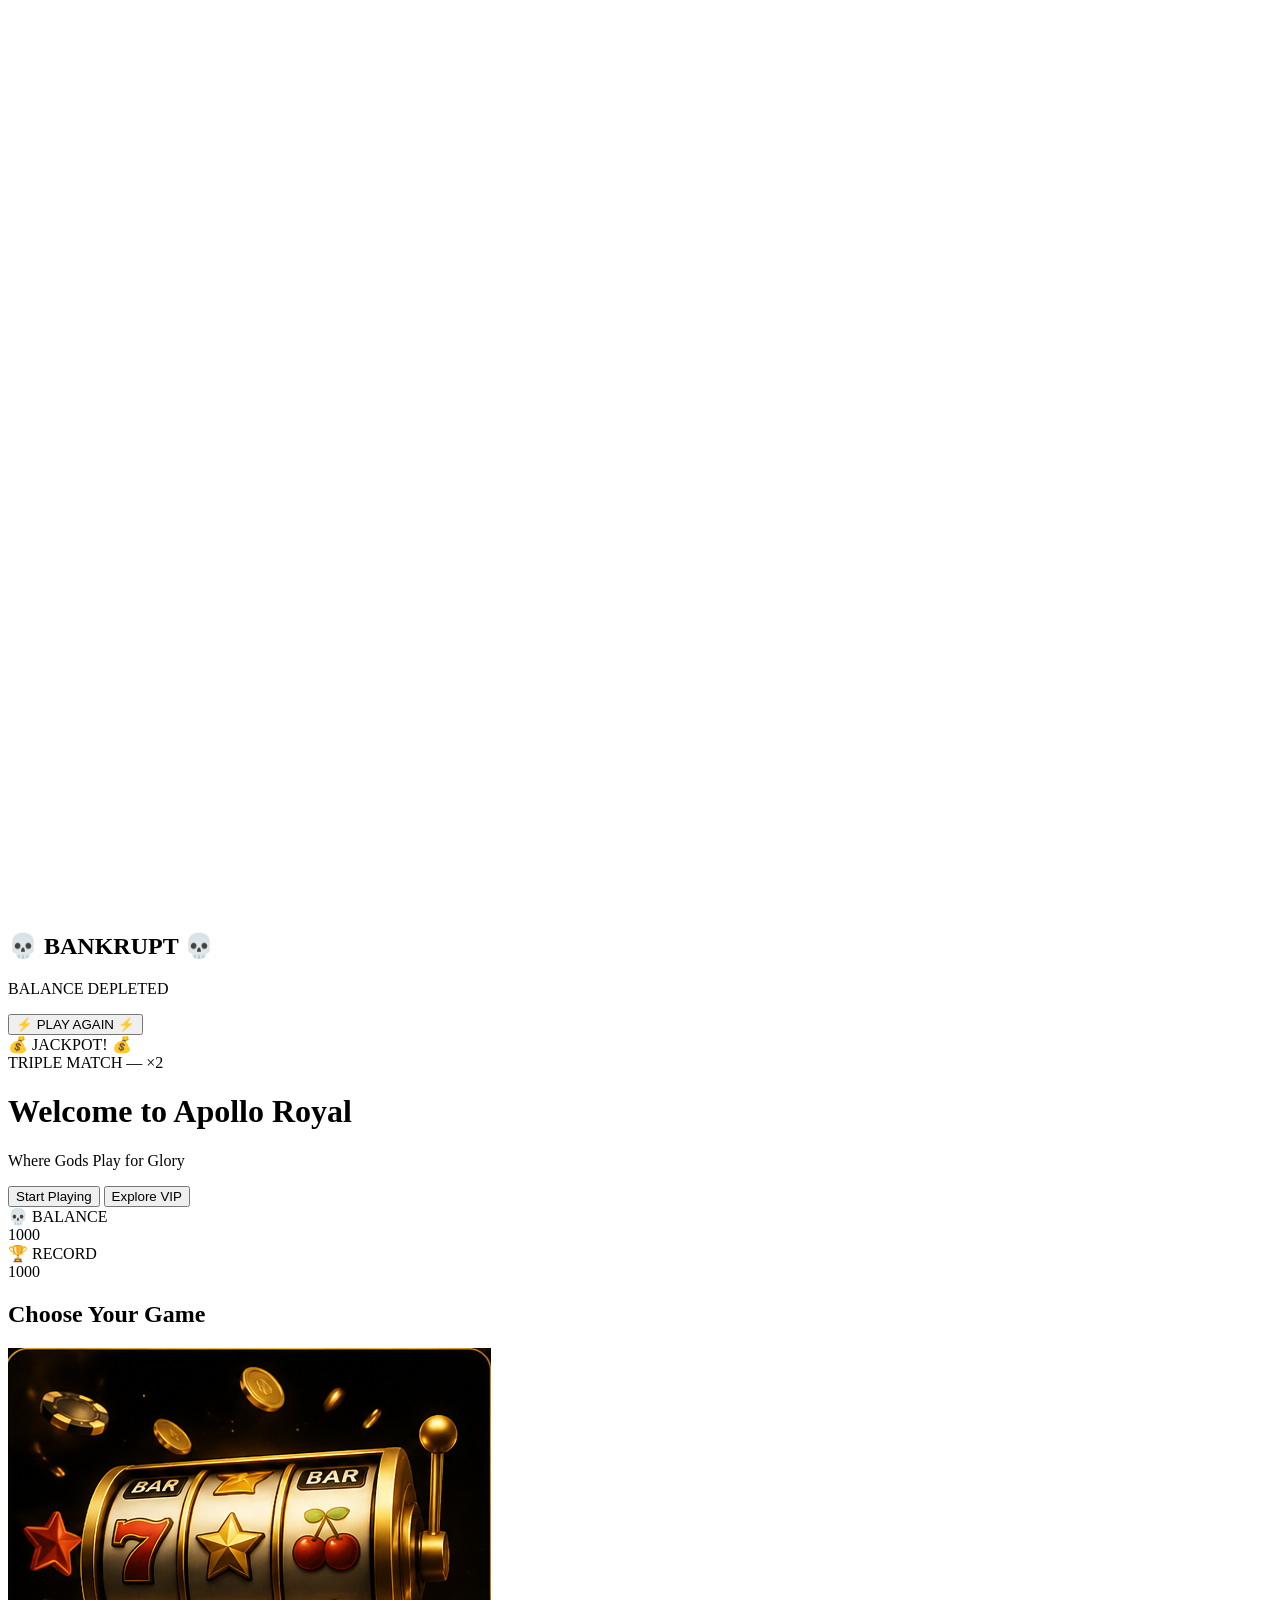
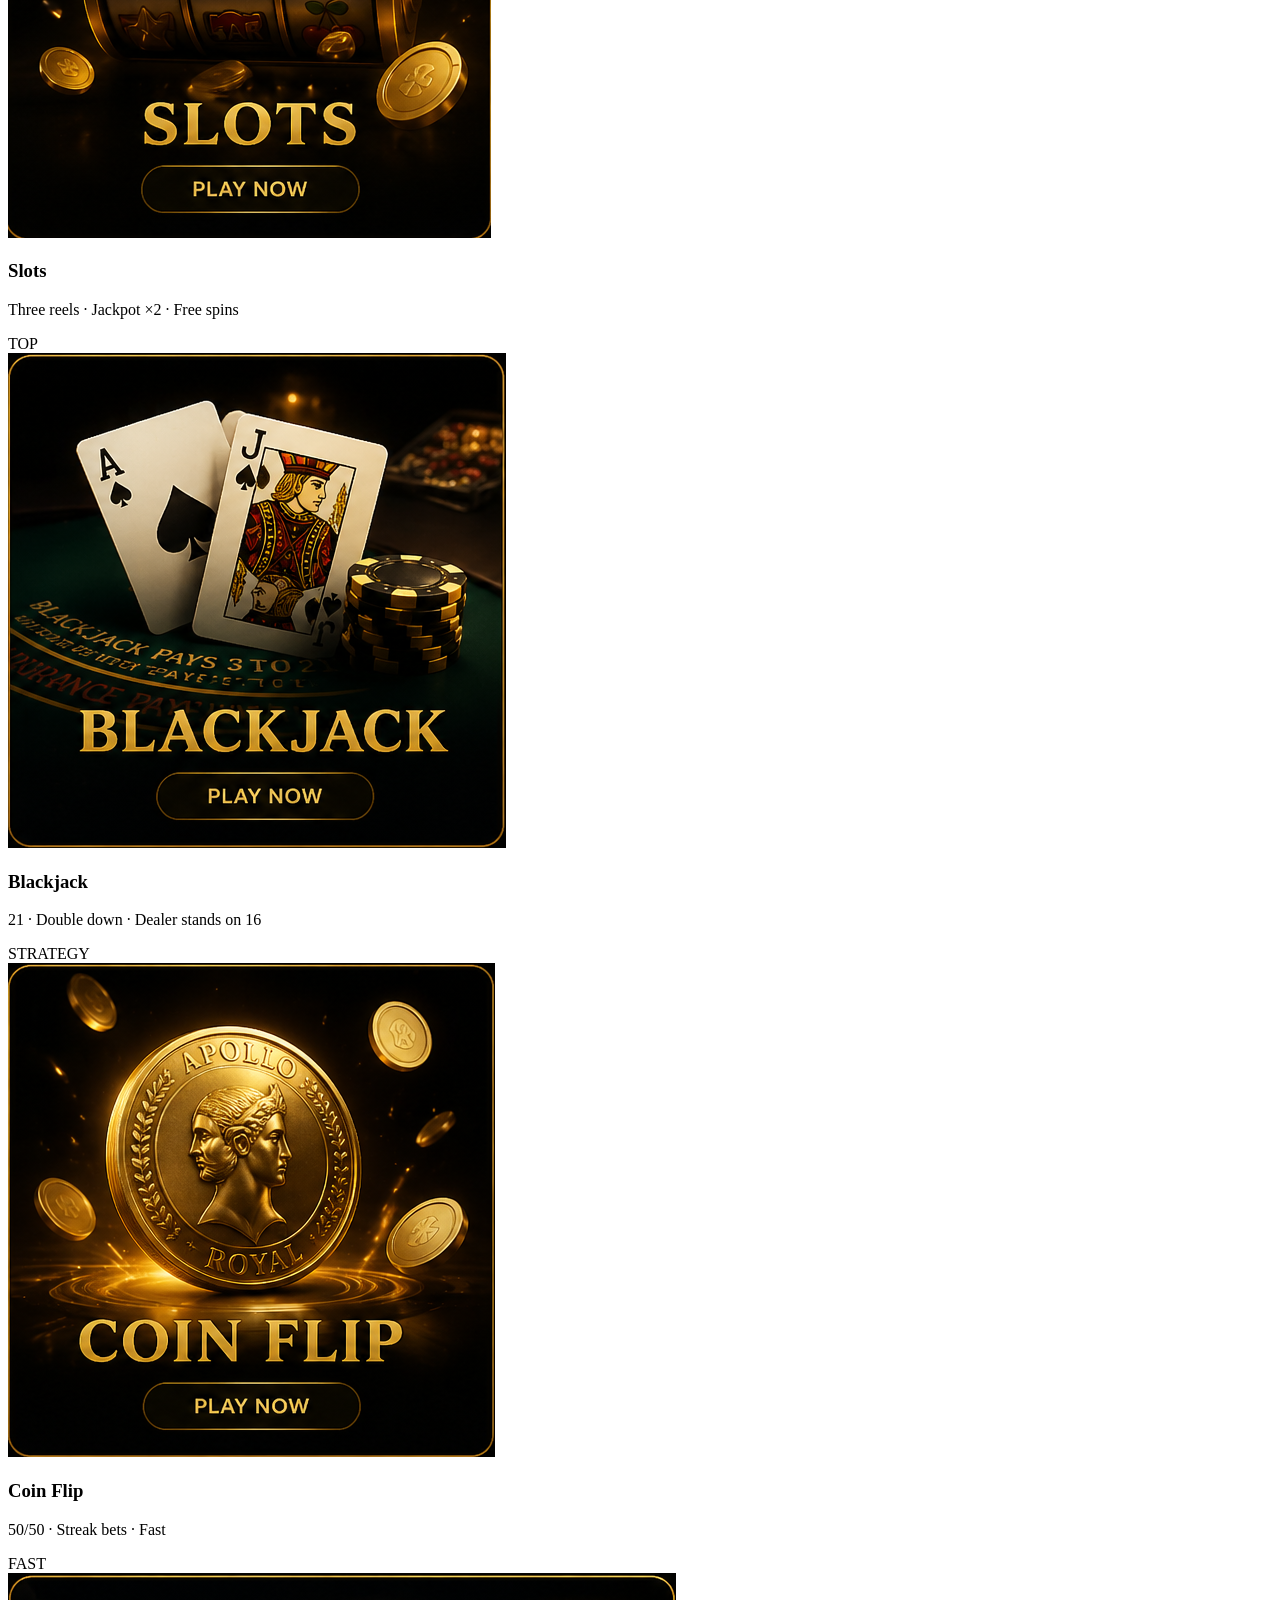
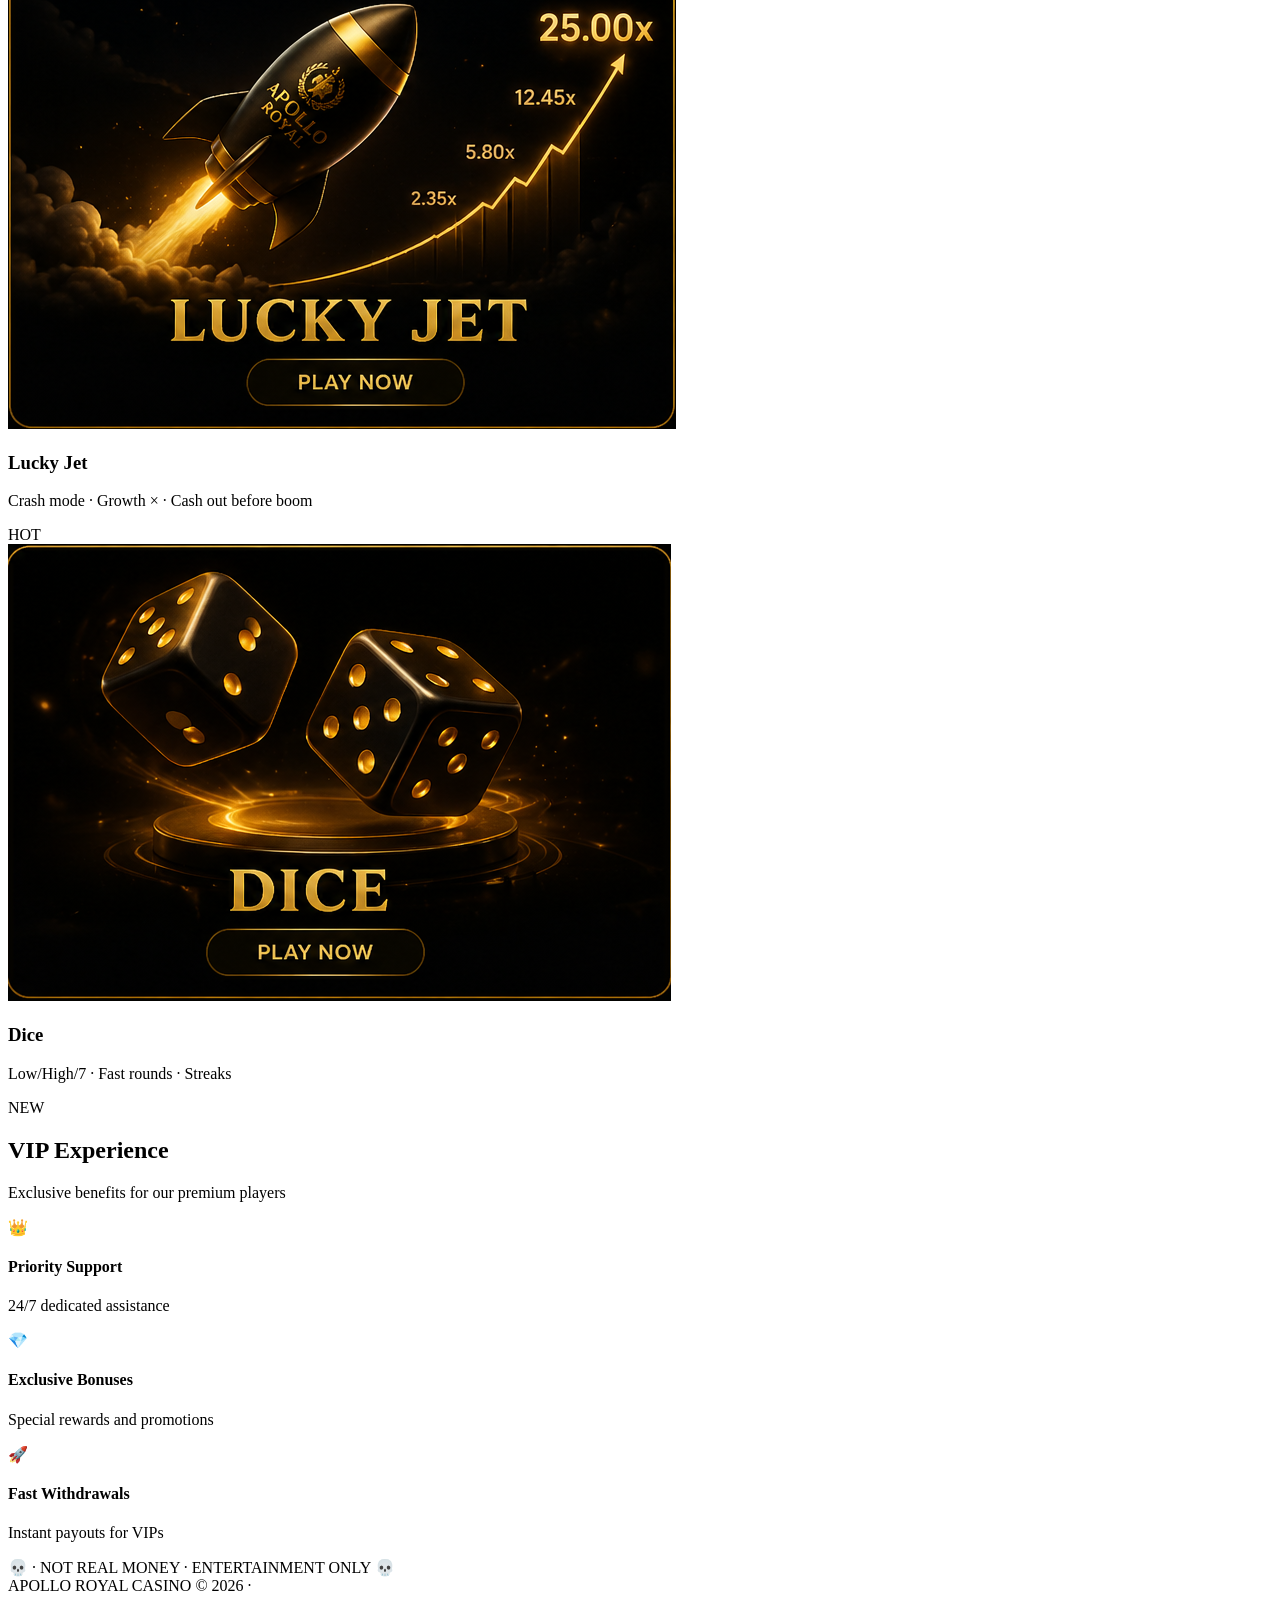
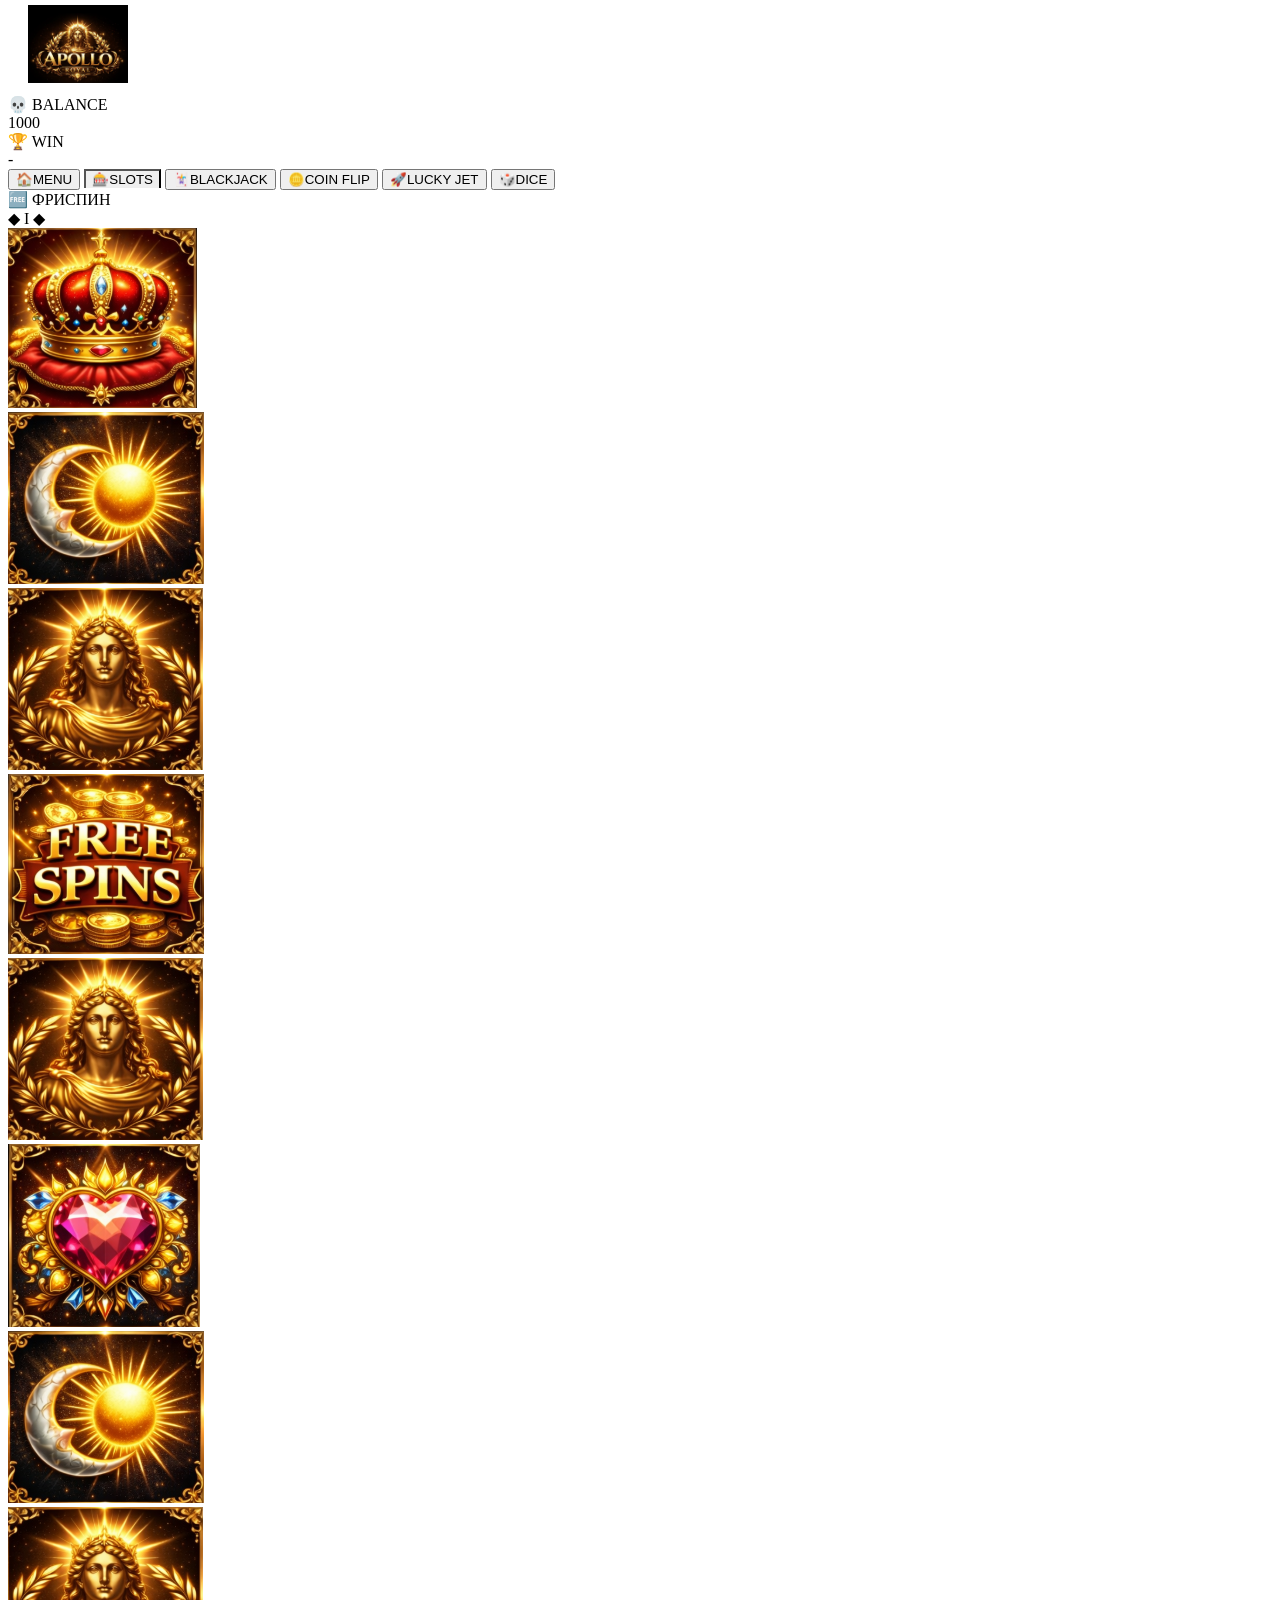
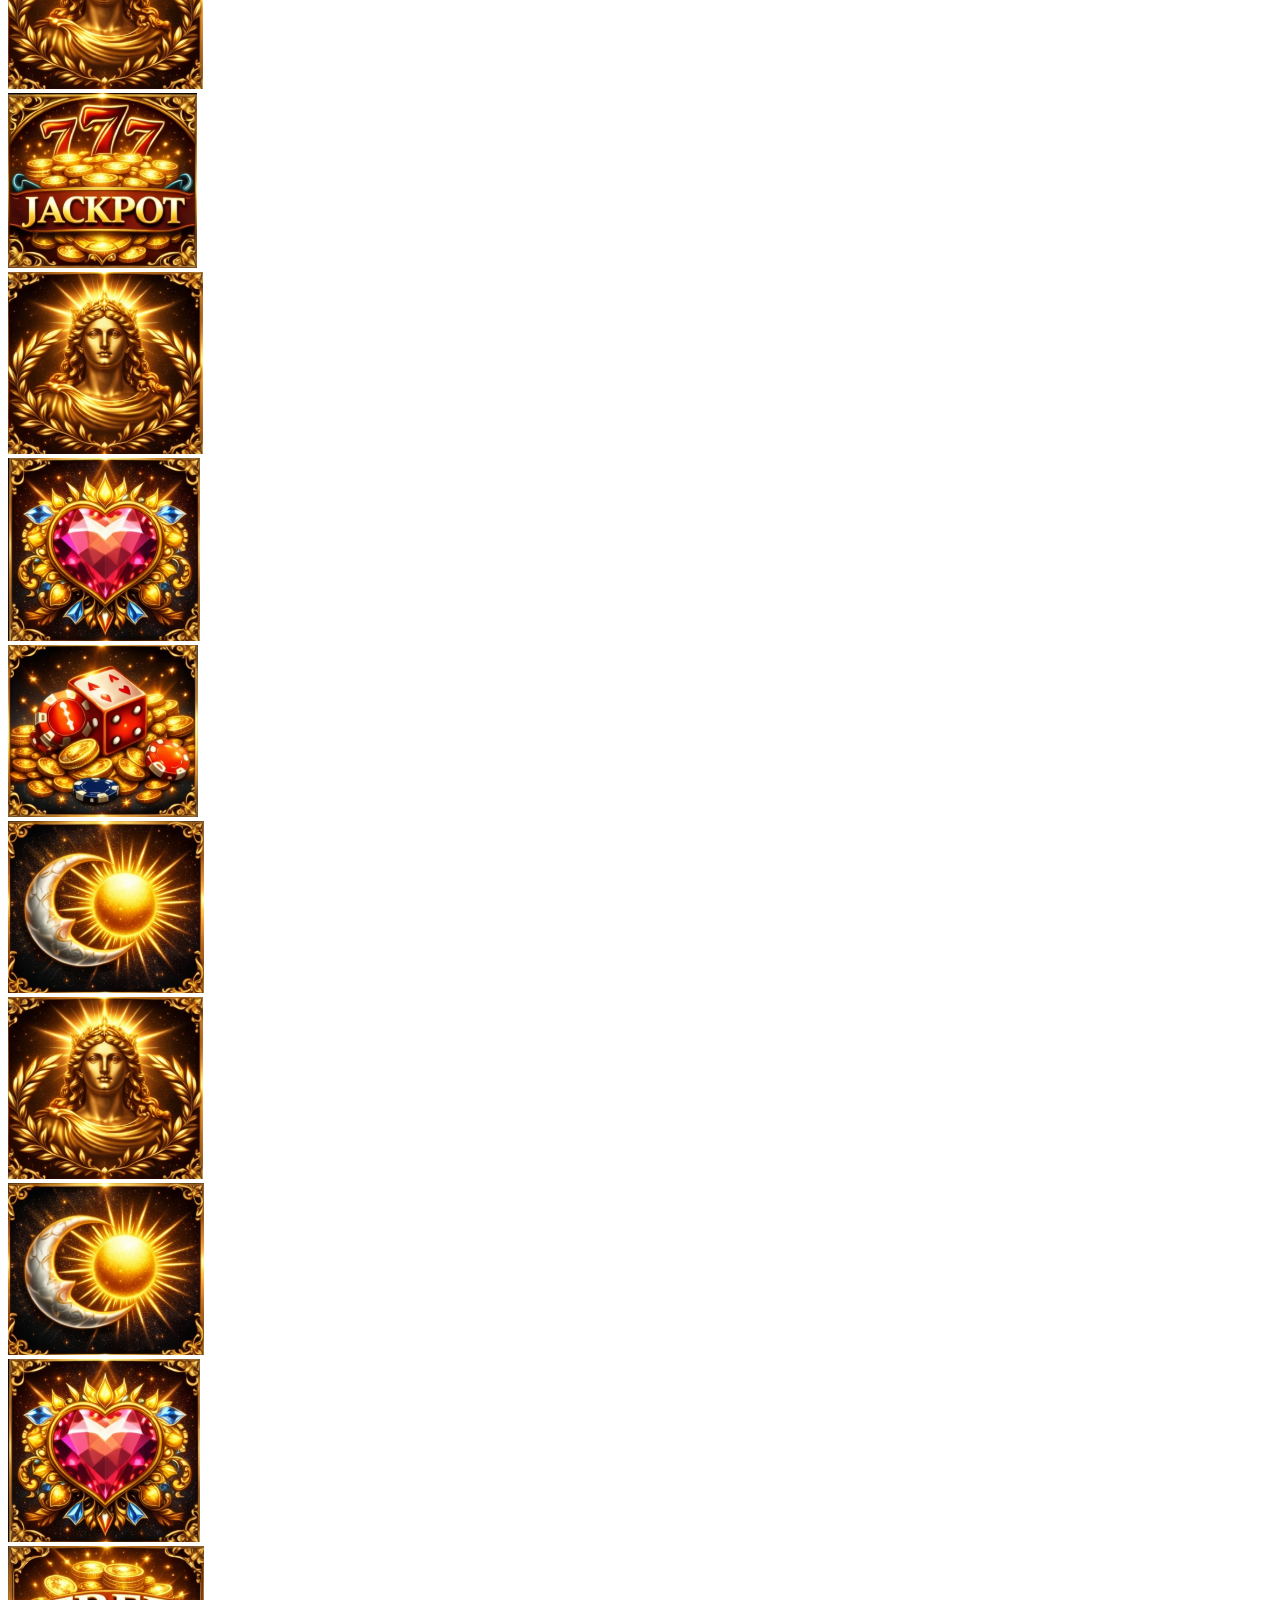
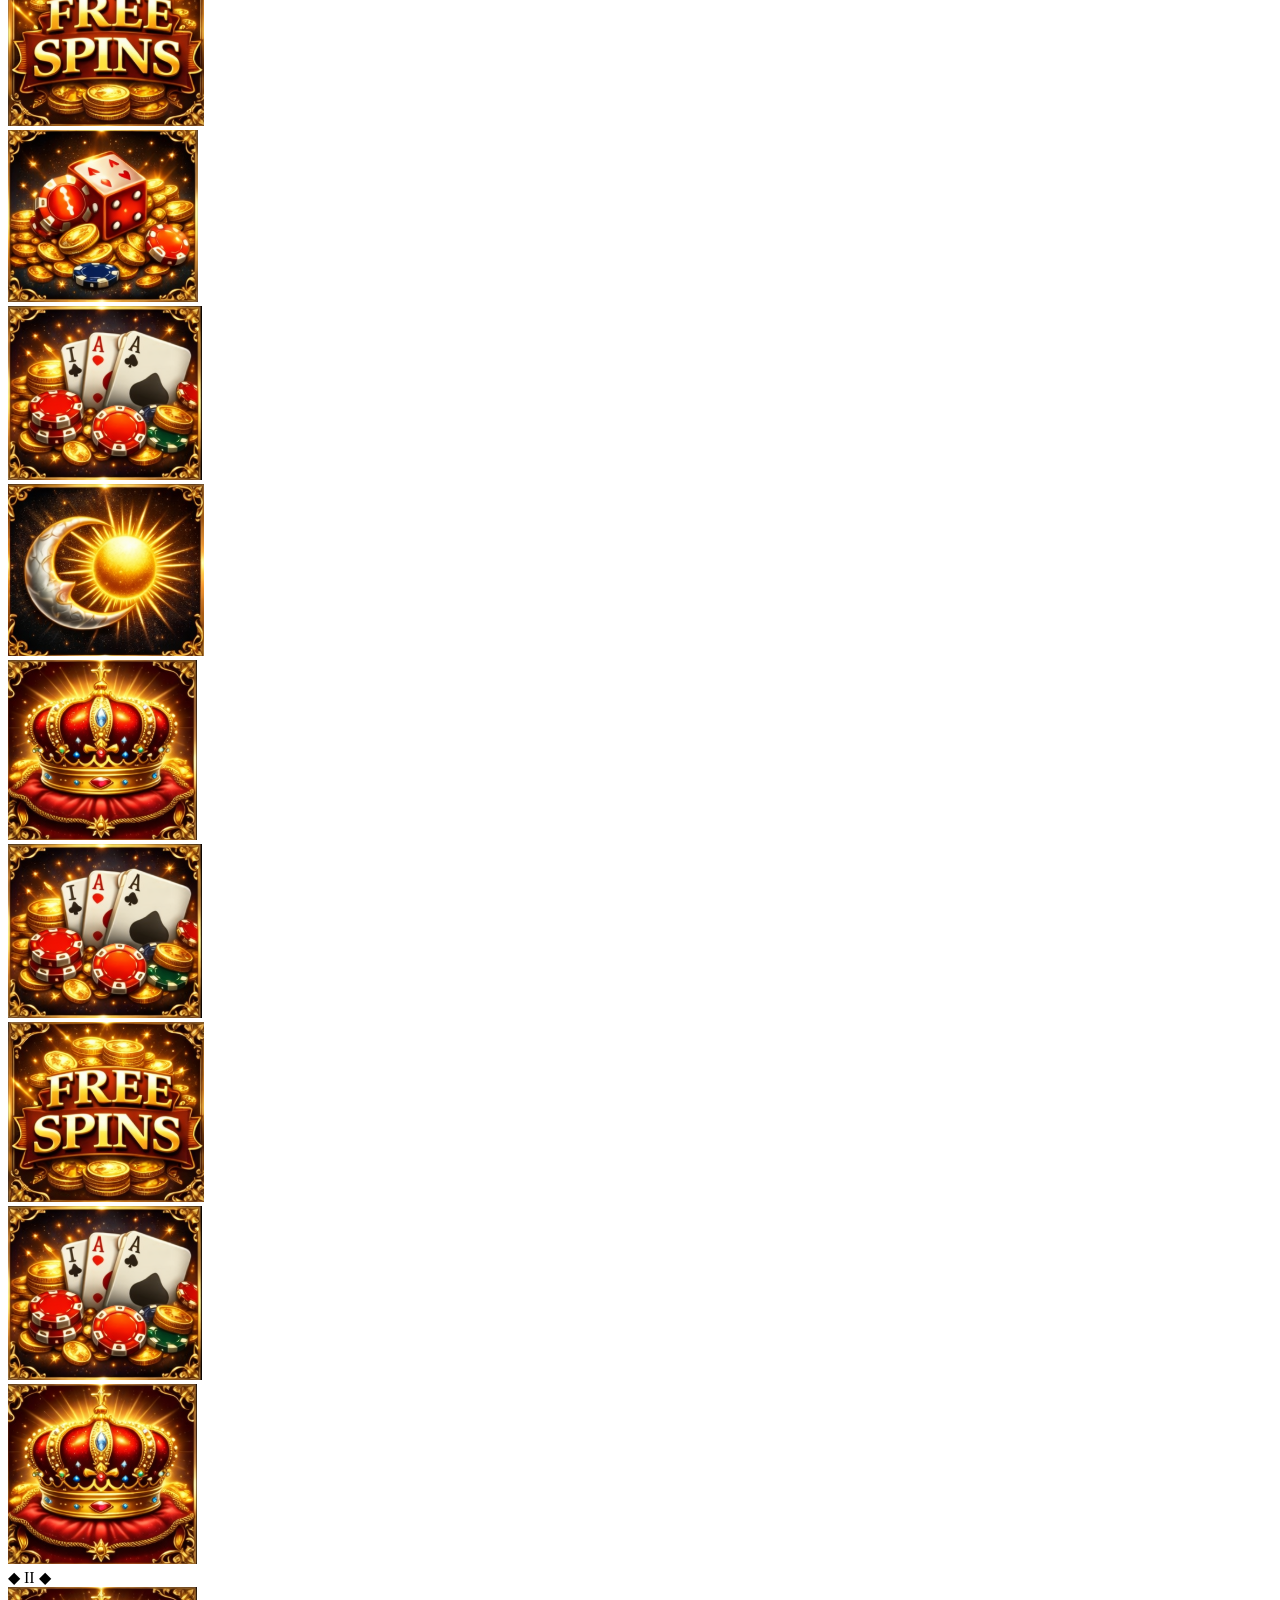
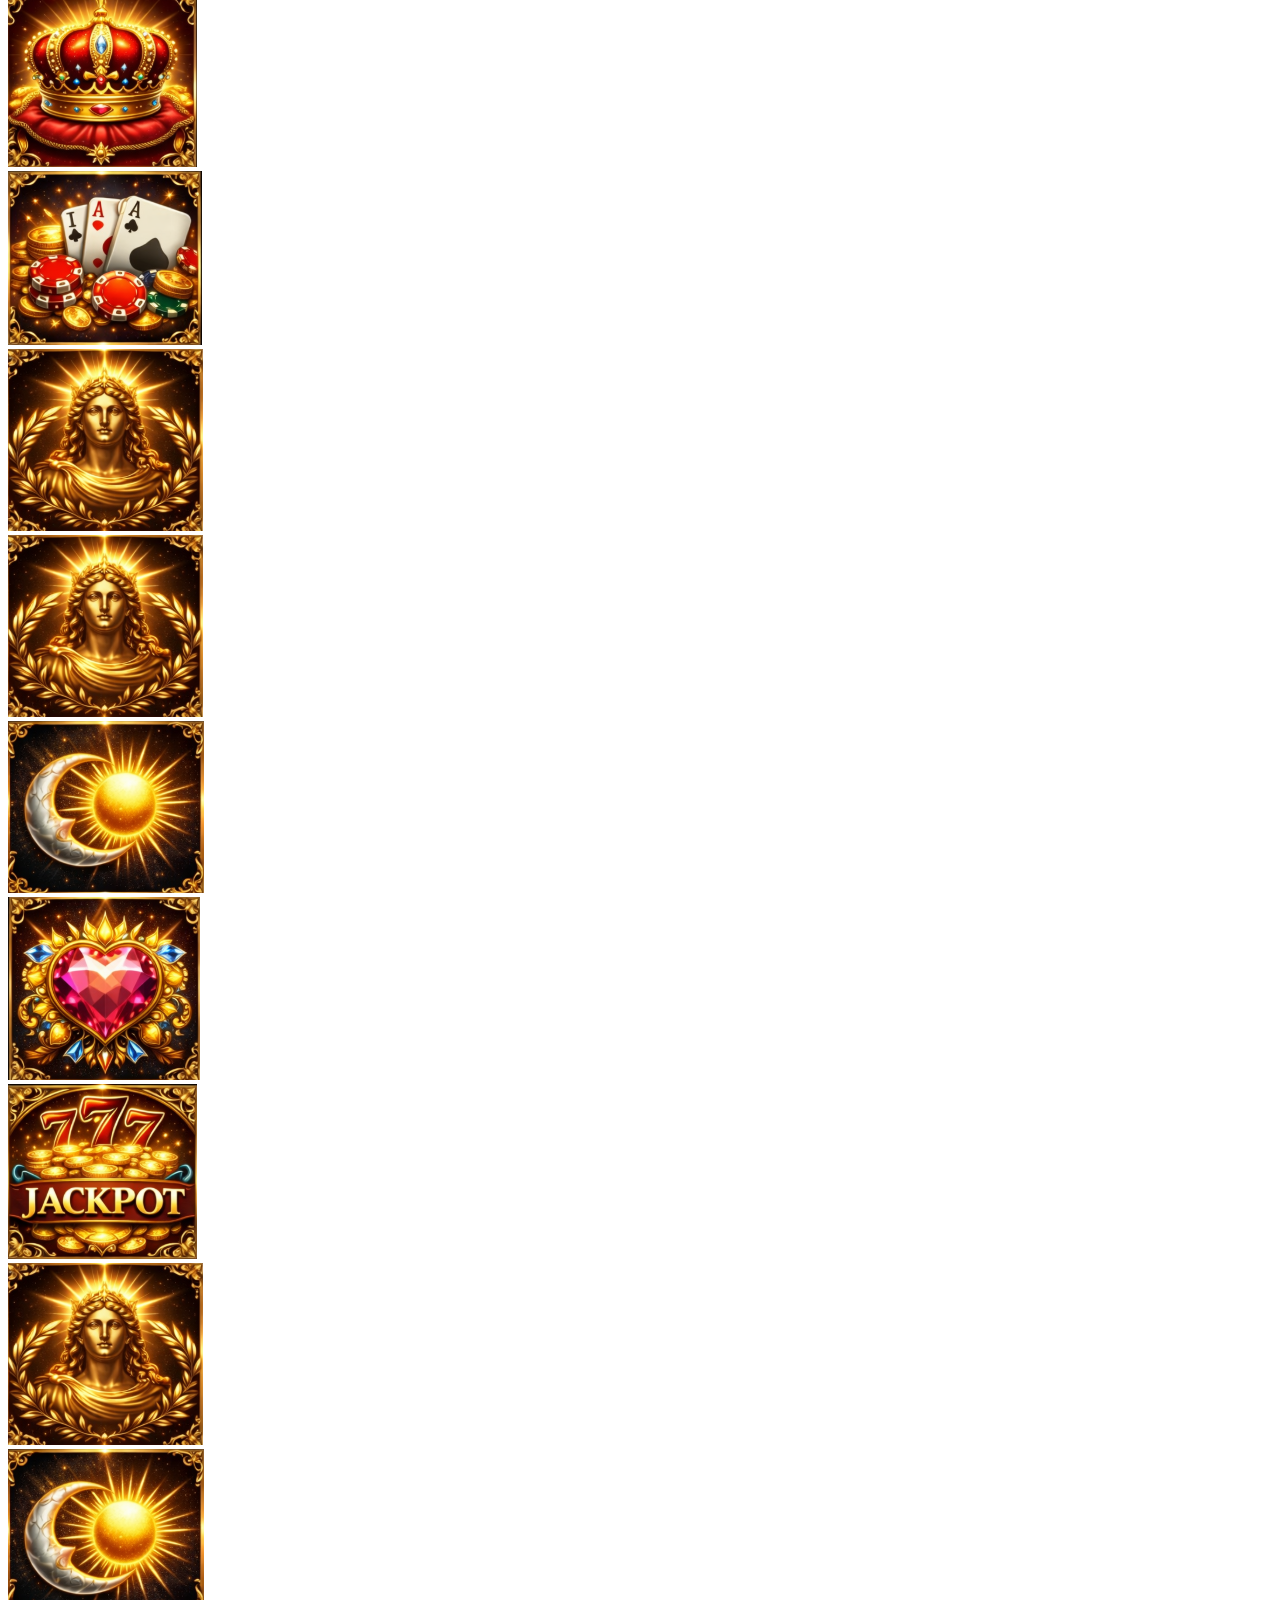
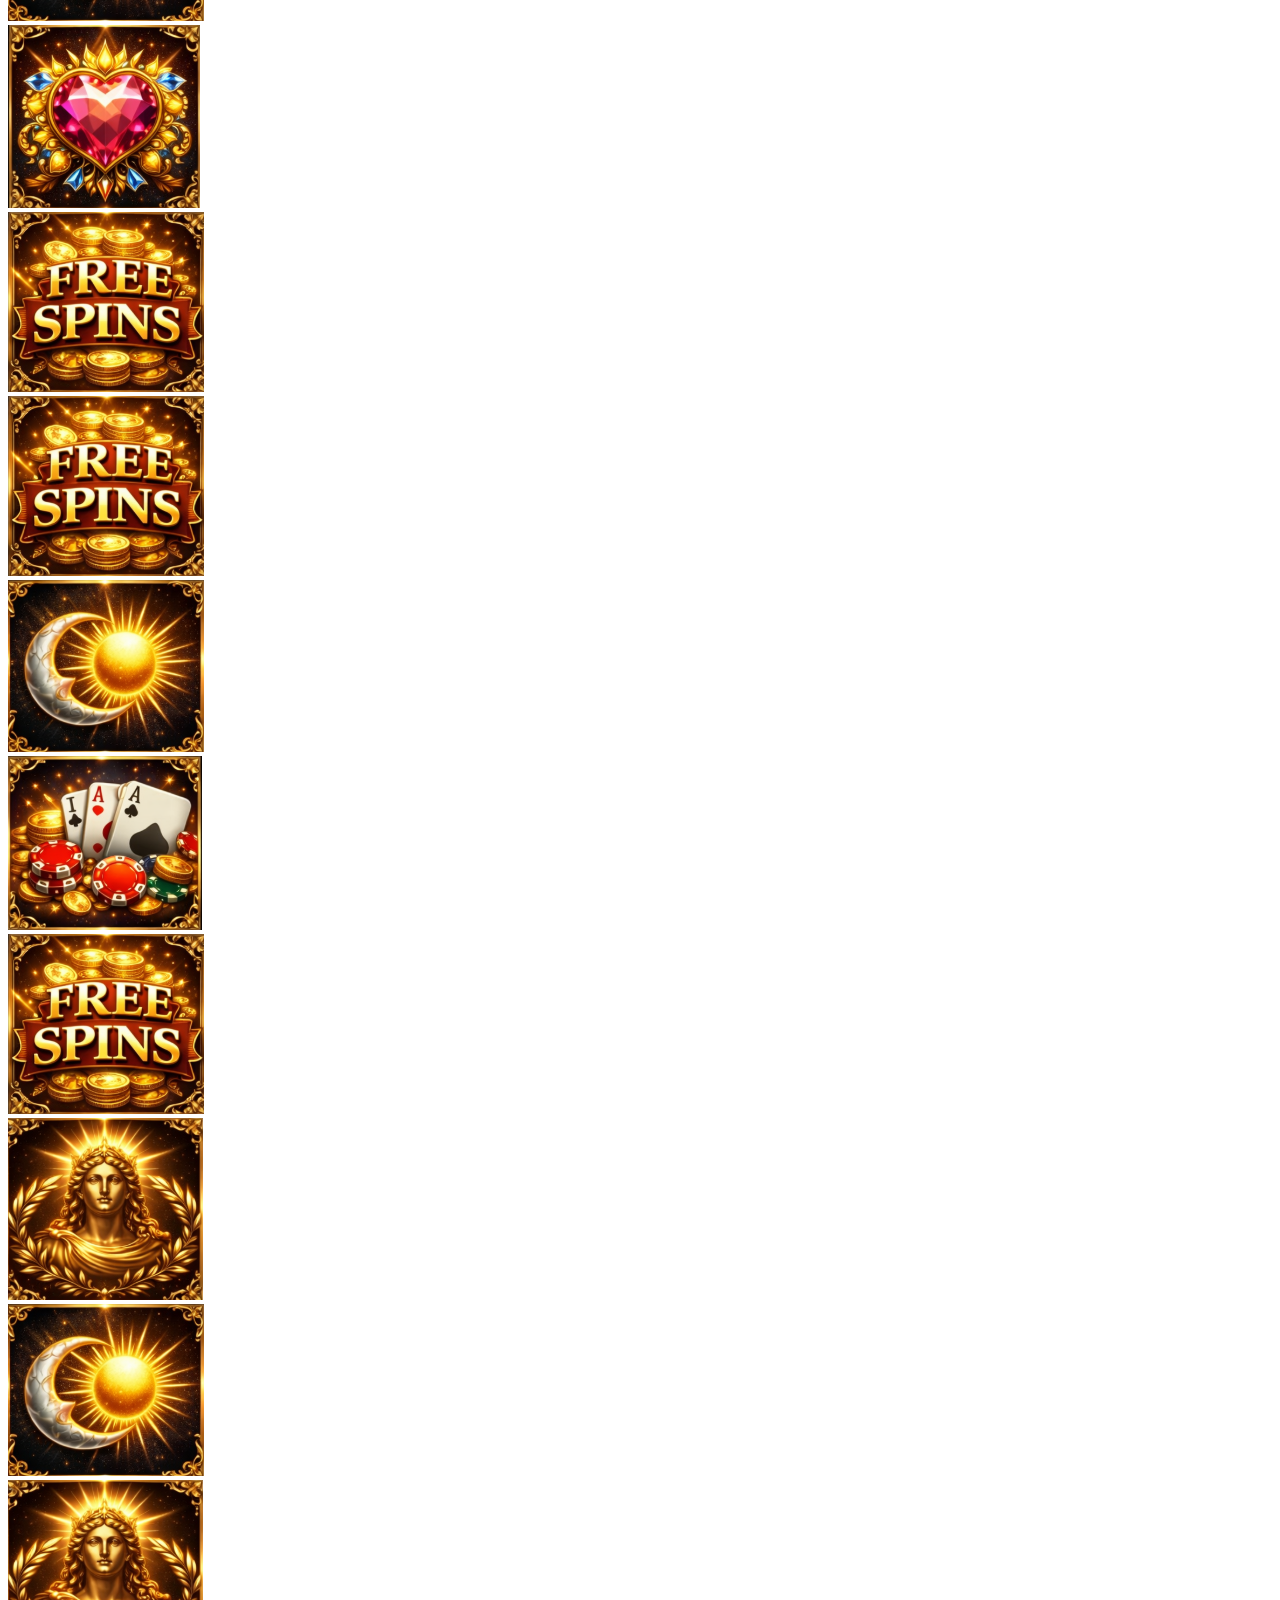
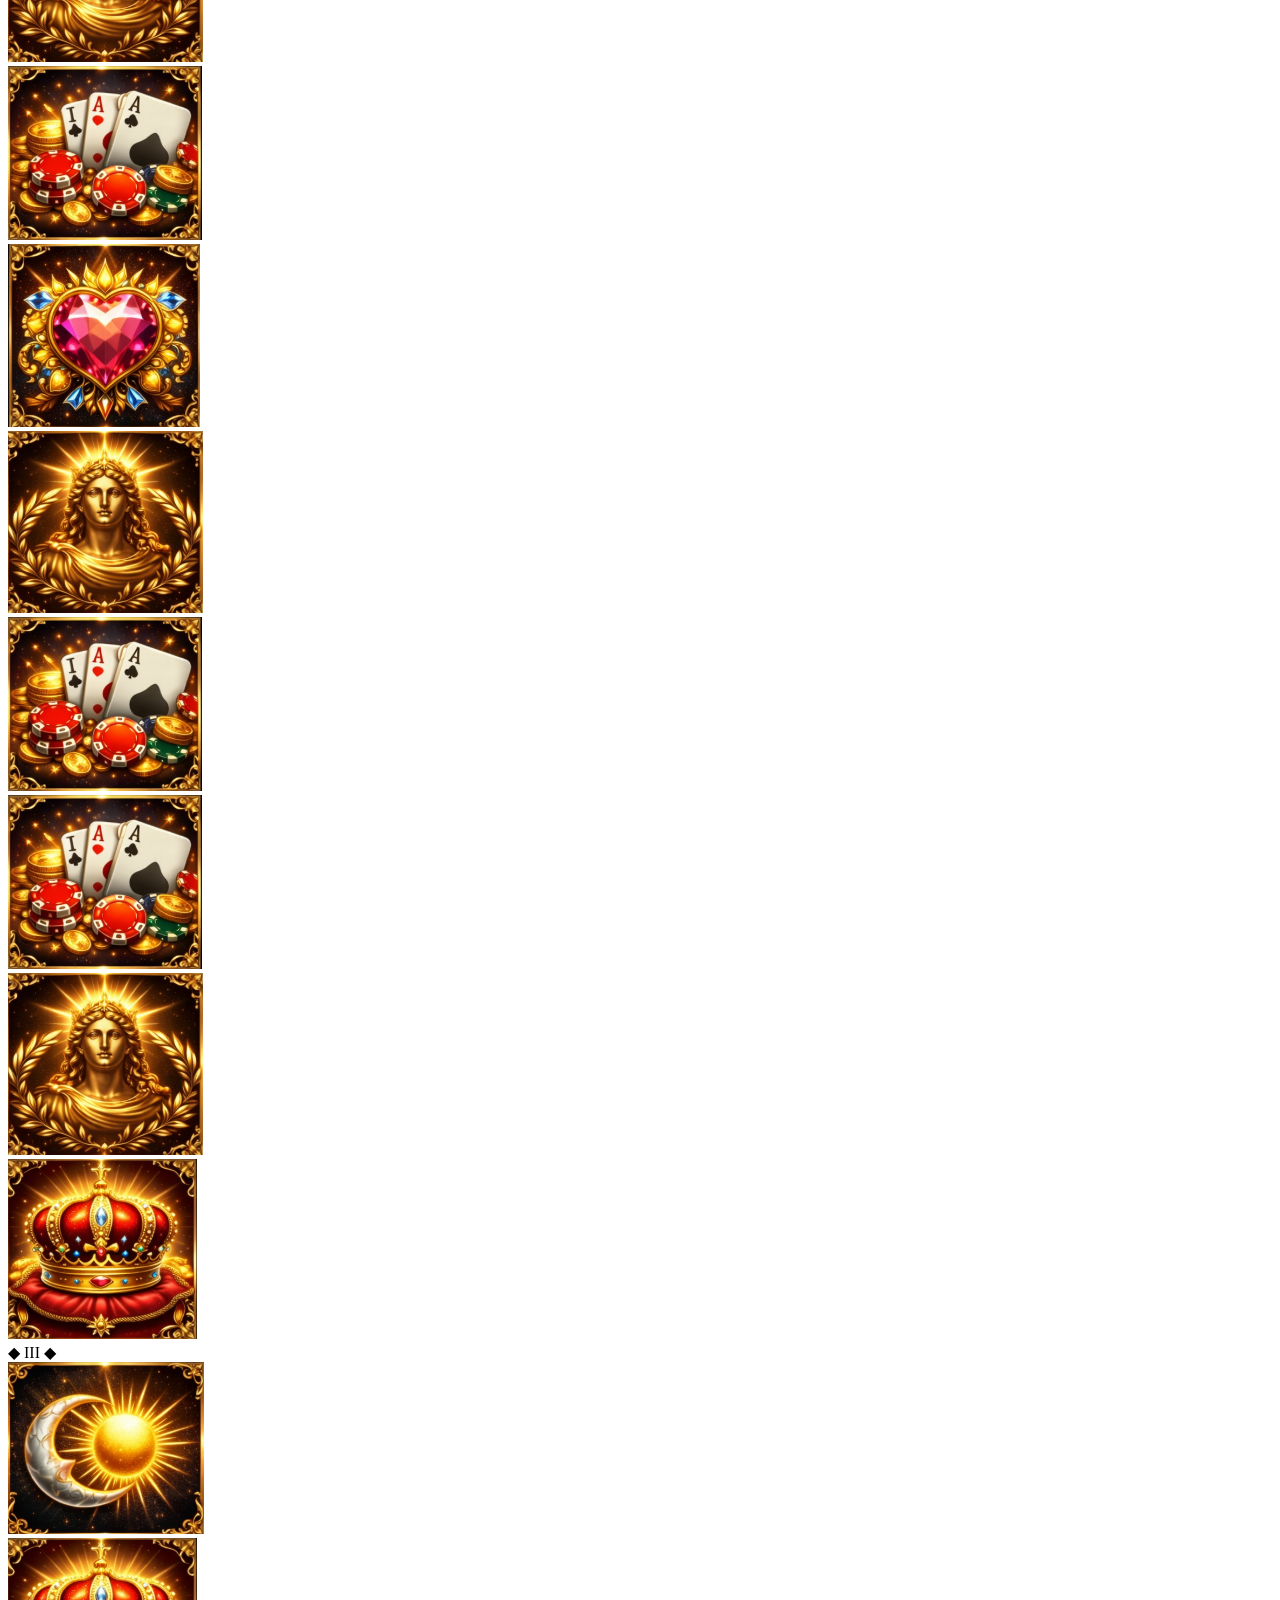
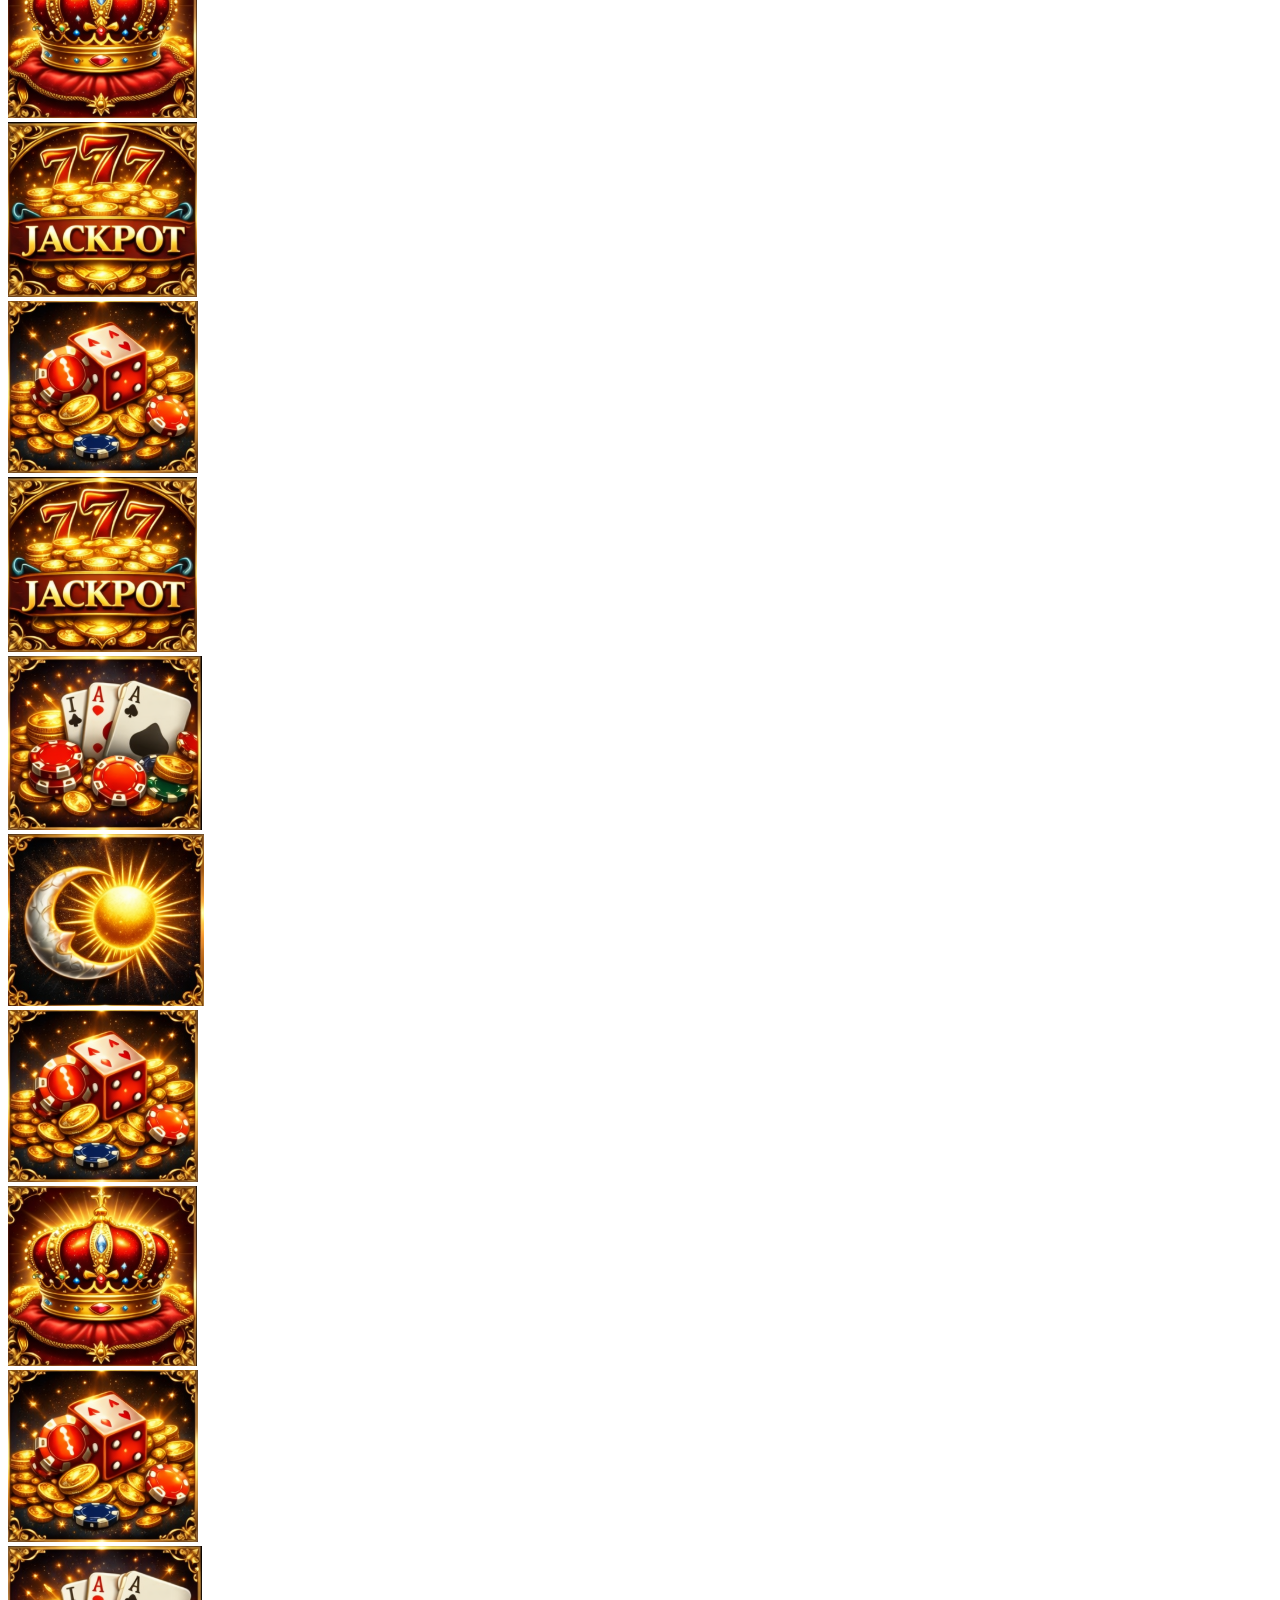
==== index.html @ 4c29920f "Update and rename appoloroyAL (5).html to index.html" ====
﻿<!DOCTYPE html>
<html lang="en">
<head>
<meta charset="UTF-8">
<meta name="viewport" content="width=device-width, initial-scale=1.0">
<title>APOLLO ROYAL</title>
<link rel="stylesheet" href="styles.css">
<script src="script.js"></script>
</head>
<body>

<div class="chain-bar"></div>
<canvas id="fxCanvas"></canvas>
<div id="jpFlash"></div>
<div id="gameOver">
  <h2>💀 BANKRUPT 💀</h2>
  <p>BALANCE DEPLETED</p>
  <button id="btnRestart" onclick="restartGame()">⚡ PLAY AGAIN ⚡</button>
</div>
<div id="jpBanner">
  <div class="jp-title" id="jpTitle">💰 JACKPOT! 💰</div>
  <div class="jp-sub" id="jpSub">TRIPLE MATCH — ×2</div>
</div>

<!-- ═══ MENU SCREEN ═══ -->
<div class="screen active" id="menuScreen">
  <div class="hero-section">
    <div class="hero-overlay"></div>
    <div class="hero-content">
      <h1 class="hero-title">Welcome to Apollo Royal</h1>
      <p class="hero-subtitle">Where Gods Play for Glory</p>
      <div class="hero-buttons">
        <button class="hero-btn primary" onclick="gotoScreen('slotsScreen')">Start Playing</button>
        <button class="hero-btn secondary" onclick="scrollToVIP()">Explore VIP</button>
      </div>
    </div>
    <div class="floating-particles" id="floatingParticles"></div>
  </div>

  <div class="bal-bar">
    <div class="bal-left">
      <div class="bal-label">💀 BALANCE</div>
      <div class="bal-value" id="menuBal">1000</div>
    </div>
    <div class="bal-track"><div class="bal-fill" id="menuBalFill" style="width:100%"></div></div>
    <div class="bal-right">
      <div class="bal-label">🏆 RECORD</div>
      <div class="bal-value" id="menuBest" style="font-size:16px;color:var(--gold2);">1000</div>
    </div>
  </div>

  <div class="games-section">
    <h2 class="section-title">Choose Your Game</h2>
    <div class="games-grid">
      <div class="game-card" onclick="gotoScreen('slotsScreen')">
        <div class="game-image">
          <img src="images/icons/slots.png" alt="Slots" class="game-img">
          <div class="game-overlay"></div>
        </div>
        <div class="game-content">
          <h3 class="game-title">Slots</h3>
          <p class="game-desc">Three reels · Jackpot ×2 · Free spins</p>
          <span class="game-tag">TOP</span>
        </div>
      </div>
      <div class="game-card" onclick="gotoScreen('bjScreen')">
        <div class="game-image">
          <img src="images/icons/blackjack.png" alt="Blackjack" class="game-img">
          <div class="game-overlay"></div>
        </div>
        <div class="game-content">
          <h3 class="game-title">Blackjack</h3>
          <p class="game-desc">21 · Double down · Dealer stands on 16</p>
          <span class="game-tag strategy">STRATEGY</span>
        </div>
      </div>
      <div class="game-card" onclick="gotoScreen('cfScreen')">
        <div class="game-image">
          <img src="images/icons/coinflip.png" alt="Coin Flip" class="game-img">
          <div class="game-overlay"></div>
        </div>
        <div class="game-content">
          <h3 class="game-title">Coin Flip</h3>
          <p class="game-desc">50/50 · Streak bets · Fast</p>
          <span class="game-tag">FAST</span>
        </div>
      </div>
      <div class="game-card" onclick="gotoScreen('crashScreen')">
        <div class="game-image">
          <img src="images/icons/luckyjet.png" alt="Lucky Jet" class="game-img">
          <div class="game-overlay"></div>
        </div>
        <div class="game-content">
          <h3 class="game-title">Lucky Jet</h3>
          <p class="game-desc">Crash mode · Growth × · Cash out before boom</p>
          <span class="game-tag hot">HOT</span>
        </div>
      </div>
      <div class="game-card" onclick="gotoScreen('diceScreen')">
        <div class="game-image">
          <img src="images/icons/dice.png" alt="Dice" class="game-img">
          <div class="game-overlay"></div>
        </div>
        <div class="game-content">
          <h3 class="game-title">Dice</h3>
          <p class="game-desc">Low/High/7 · Fast rounds · Streaks</p>
          <span class="game-tag strategy">NEW</span>
        </div>
      </div>
    </div>
  </div>

  <div class="vip-section" id="vipSection">
    <h2 class="section-title">VIP Experience</h2>
    <p class="vip-desc">Exclusive benefits for our premium players</p>
    <div class="vip-features">
      <div class="vip-feature">
        <div class="vip-icon">👑</div>
        <h4>Priority Support</h4>
        <p>24/7 dedicated assistance</p>
      </div>
      <div class="vip-feature">
        <div class="vip-icon">💎</div>
        <h4>Exclusive Bonuses</h4>
        <p>Special rewards and promotions</p>
      </div>
      <div class="vip-feature">
        <div class="vip-icon">🚀</div>
        <h4>Fast Withdrawals</h4>
        <p>Instant payouts for VIPs</p>
      </div>
    </div>
  </div>

  <footer>
    <div class="footer-warn">💀 · NOT REAL MONEY · ENTERTAINMENT ONLY 💀</div>
    <div class="footer-sub">APOLLO ROYAL CASINO © 2026 ·</div>
  </footer>
</div>

<div class="screen" id="slotsScreen">
  <div class="site-header" style="padding:10px 20px 8px;">
    <img class="logo-img" src="images/logos/apollo-royal-logo.png" alt="Apollo Royal" style="max-width:min(100px,60vw);">
  </div>
  <div class="bal-bar">
    <div class="bal-left">
      <div class="bal-label">💀 BALANCE</div>
      <div class="bal-value" id="slotsBal">1000</div>
    </div>
    <div class="bal-track"><div class="bal-fill" id="slotsBalFill" style="width:100%"></div></div>
    <div class="bal-right">
      <div class="bal-label">🏆 WIN</div>
      <div class="bal-value" id="slotsWin" style="font-size:16px;color:var(--green);">—</div>
    </div>
  </div>
  <nav class="nav-menu">
    <button class="nav-btn active" onclick="gotoScreen('menuScreen')"><span class="nav-icon">🏠</span>MENU</button>
    <button class="nav-btn active" onclick="void(0)" style="color:var(--gold);border-bottom:3px solid var(--gold);"><span class="nav-icon">🎰</span>SLOTS</button>
    <button class="nav-btn" onclick="gotoScreen('bjScreen')"><span class="nav-icon">🃏</span>BLACKJACK</button>
    <button class="nav-btn" onclick="gotoScreen('cfScreen')"><span class="nav-icon">🪙</span>COIN FLIP</button>
    <button class="nav-btn" onclick="gotoScreen('crashScreen')"><span class="nav-icon">🚀</span>LUCKY JET</button>
    <button class="nav-btn" onclick="gotoScreen('diceScreen')"><span class="nav-icon">🎲</span>DICE</button>
  </nav>
  <div class="game-body">
    <div class="machine-frame">
    <div class="machine-inner">
      <div class="mcorner mc-tl"></div><div class="mcorner mc-tr"></div>
      <div class="mcorner mc-bl"></div><div class="mcorner mc-br"></div>
      <div class="fs-badge" id="fsBadge">🆓 ФРИСПИН</div>

      <div class="reels-row">
        <div class="reel-wrap"><div class="reel-lbl">◆ I ◆</div>
          <div class="reel" id="reel0"><div class="win-line" id="wl0"></div><div class="reel-strip" id="strip0"></div></div></div>
        <div class="reel-wrap"><div class="reel-lbl">◆ II ◆</div>
          <div class="reel" id="reel1"><div class="win-line" id="wl1"></div><div class="reel-strip" id="strip1"></div></div></div>
        <div class="reel-wrap"><div class="reel-lbl">◆ III ◆</div>
          <div class="reel" id="reel2"><div class="win-line" id="wl2"></div><div class="reel-strip" id="strip2"></div></div></div>
      </div>

      <div class="msg-box"><div class="msg idle show" id="slotMsg">SPIN — RISK — WIN</div></div>

      <div class="slot-controls">
        <div class="bet-row">
          <span class="bet-label">BET:</span>
          <button class="bet-btn" onclick="changeBet(-25)">−</button>
          <span class="bet-val" id="betVal">50</span>
          <button class="bet-btn" onclick="changeBet(25)">+</button>
          <span class="bet-label" style="margin-left:10px;">FREESPINS:</span>
          <span class="bet-val" id="fsCount" style="color:var(--green);font-size:15px;">0</span>
        </div>

        <button class="btn-spin" id="spinBtn" onclick="spin()">
          <div class="spin-outer"><div class="spin-inner">
            <span class="spin-icon">⚡</span>
            <span class="spin-text" id="spinBtnText">SPIN</span>
            <span class="spin-icon">⚡</span>
          </div></div>
        </button>

        <div class="chain-div">⛓ ⛓ ⛓</div>

        <button class="btn-bonus" id="bonusBtn" onclick="claimBonus()">
          <div class="bonus-inner">
            <span class="bonus-text">💰 BONUS +200 · 3 FREESPINS</span>
            <span class="bonus-timer" id="bonusTimer"></span>
          </div>
        </button>
      </div>

      <div class="stats-row">
        <div class="stat-item"><div class="stat-val" id="stSpins">0</div><div class="stat-lbl">SPINS</div></div>
        <div class="stat-item"><div class="stat-val" id="stWins">0</div><div class="stat-lbl">WINS</div></div>
        <div class="stat-item"><div class="stat-val" id="stJP">0</div><div class="stat-lbl">JACKPOTS</div></div>
        <div class="stat-item"><div class="stat-val" id="stBest">1000</div><div class="stat-lbl">RECORD</div></div>
      </div>

      <div class="pt-wrap">
        <div class="pt-title">⛓ THREE OF A KIND = x2/x3 · CHANCE ~25% · FREESPIN BOOSTS WIN ⛓</div>
        <div class="pt-grid" id="ptGrid"></div>
      </div>
    </div>
    </div>
  </div>
  <footer><div class="footer-warn">💀 FOR ADULTS ONLY · NOT REAL MONEY 💀</div></footer>
</div>

<div class="screen" id="bjScreen">
  <div class="site-header" style="padding:10px 20px 8px;">
    <img class="logo-img" src="images/logos/apollo-royal-logo.png" alt="Apollo Royal" style="max-width:min(100px,60vw);">
  </div>
  <div class="bal-bar">
    <div class="bal-left">
      <div class="bal-label">💀 BALANCE</div>
      <div class="bal-value" id="bjBal">1000</div>
    </div>
    <div class="bal-track"><div class="bal-fill" id="bjBalFill" style="width:100%"></div></div>
    <div class="bal-right">
      <div class="bal-label">BET</div>
      <div class="bal-value" id="bjBetShow" style="font-size:16px;color:var(--red2);">0</div>
    </div>
  </div>
  <nav class="nav-menu">
    <button class="nav-btn" onclick="gotoScreen('menuScreen')"><span class="nav-icon">🏠</span>MENU</button>
    <button class="nav-btn" onclick="gotoScreen('slotsScreen')"><span class="nav-icon">🎰</span>SLOTS</button>
    <button class="nav-btn active" onclick="void(0)" style="color:var(--gold);border-bottom:3px solid var(--gold);"><span class="nav-icon">🃏</span>BLACKJACK</button>
    <button class="nav-btn" onclick="gotoScreen('cfScreen')"><span class="nav-icon">🪙</span>COIN FLIP</button>
    <button class="nav-btn" onclick="gotoScreen('crashScreen')"><span class="nav-icon">🚀</span>LUCKY JET</button>
    <button class="nav-btn" onclick="gotoScreen('diceScreen')"><span class="nav-icon">🎲</span>DICE</button>
  </nav>
  <div class="bj-body">
    <div class="bj-section">
      <div class="bj-label">🤖 DEALER</div>
      <div class="cards-row" id="dealerCards"></div>
      <div class="bj-score-display" id="dealerScore">—</div>
    </div>
    <div class="bj-msg" id="bjMsg"></div>
    <div class="bj-section">
      <div class="bj-label">👤 YOU</div>
      <div class="cards-row" id="playerCards"></div>
      <div class="bj-score-display" id="playerScore">—</div>
    </div>
    <div class="bj-section">
      <div class="bj-label">PLACE YOUR BET</div>
      <div class="bj-chips">
        <div class="chip c10" onclick="addBet(10)">10</div>
        <div class="chip c25" onclick="addBet(25)">25</div>
        <div class="chip c50" onclick="addBet(50)">50</div>
        <div class="chip c100" onclick="addBet(100)">100</div>
        <div class="chip c500" onclick="addBet(500)">500</div>
      </div>
      <div class="bj-cur-bet"><span>CURRENT BET</span><span id="bjCurBet">0</span></div>
    </div>
    <div class="bj-actions">
      <button class="bj-btn deal" id="bjDeal" onclick="bjDeal()">🃏 DEAL</button>
      <button class="bj-btn hit" id="bjHit" onclick="bjHit()" disabled>➕ HIT</button>
      <button class="bj-btn stand" id="bjStand" onclick="bjStand()" disabled>✋ STAND</button>
      <button class="bj-btn double" id="bjDouble" onclick="bjDouble()" disabled>×2 DOUBLE</button>
      <button class="bj-btn clear" id="bjClear" onclick="bjClear()">↺ CLEAR</button>
    </div>
  </div>
  <footer><div class="footer-warn">💀 FOR ADULTS ONLY · NOT REAL MONEY 💀</div></footer>
</div>

<!-- ═══ COIN FLIP SCREEN ═══ -->
<div class="screen" id="cfScreen">
  <div class="site-header" style="padding:10px 20px 8px;">
    <img class="logo-img" src="images/logos/apollo-royal-logo.png" alt="Apollo Royal" style="max-width:min(100px,60vw);">
  </div>
  <div class="bal-bar">
    <div class="bal-left">
      <div class="bal-label">💀 BALANCE</div>
      <div class="bal-value" id="cfBal">1000</div>
    </div>
    <div class="bal-track"><div class="bal-fill" id="cfBalFill" style="width:100%"></div></div>
    <div class="bal-right">
      <div class="bal-label">STREAK</div>
      <div class="bal-value" id="cfStreakDisp" style="font-size:16px;color:var(--green);">0</div>
    </div>
  </div>
  <nav class="nav-menu">
    <button class="nav-btn" onclick="gotoScreen('menuScreen')"><span class="nav-icon">🏠</span>MENU</button>
    <button class="nav-btn" onclick="gotoScreen('slotsScreen')"><span class="nav-icon">🎰</span>SLOTS</button>
    <button class="nav-btn" onclick="gotoScreen('bjScreen')"><span class="nav-icon">🃏</span>BLACKJACK</button>
    <button class="nav-btn active" onclick="void(0)" style="color:var(--gold);border-bottom:3px solid var(--gold);"><span class="nav-icon">🪙</span>COIN FLIP</button>
    <button class="nav-btn" onclick="gotoScreen('crashScreen')"><span class="nav-icon">🚀</span>LUCKY JET</button>
    <button class="nav-btn" onclick="gotoScreen('diceScreen')"><span class="nav-icon">🎲</span>DICE</button>
  </nav>
  <div class="cf-body">
    <div class="coin-arena" id="coinArena">
      <div class="coin-wrap" id="coinWrap">
        <div class="coin-face coin-heads">🚀</div>
        <div class="coin-face coin-tails">💥</div>
      </div>
      <div class="coin-shadow"></div>
    </div>
    <div class="cf-result-text" id="cfResult"></div>
    <div class="cf-choose">
      <button class="cf-btn" id="cfHeadsBtn" onclick="chooseSide('heads')">
        <div class="cf-btn-inner"><span class="cf-btn-icon">🚀</span><span class="cf-btn-lbl">РАКЕТА</span></div>
      </button>
      <button class="cf-btn" id="cfTailsBtn" onclick="chooseSide('tails')">
        <div class="cf-btn-inner"><span class="cf-btn-icon">💥</span><span class="cf-btn-lbl">EXPLOSION</span></div>
      </button>
    </div>
    <div class="bj-chips">
      <div class="chip c10" onclick="cfAddBet(10)">10</div>
      <div class="chip c25" onclick="cfAddBet(25)">25</div>
      <div class="chip c50" onclick="cfAddBet(50)">50</div>
      <div class="chip c100" onclick="cfAddBet(100)">100</div>
    </div>
    <div class="bj-cur-bet"><span>BET</span><span id="cfCurBet">0</span></div>
    <button class="cf-toss-btn" id="cfTossBtn" onclick="cfToss()" disabled>🚀 LAUNCH 🚀</button>
    <div class="cf-streak">STREAK: <span id="cfStreak">0</span> · BEST: <span id="cfBestStreak">0</span></div>
  </div>
  <footer><div class="footer-warn">💀 FOR ADULTS ONLY · NOT REAL MONEY 💀</div></footer>
</div>

<div class="screen" id="crashScreen">
  <div class="site-header" style="padding:10px 20px 8px;">
    <img class="logo-img" src="images/logos/apollo-royal-logo.png" alt="Apollo Royal" style="max-width:min(100px,60vw);">
  </div>
  <div class="bal-bar">
    <div class="bal-left">
      <div class="bal-label">💀 BALANCE</div>
      <div class="bal-value" id="crashBal">1000</div>
    </div>
    <div class="bal-track"><div class="bal-fill" id="crashBalFill" style="width:100%"></div></div>
    <div class="bal-right">
      <div class="bal-label">MAX X</div>
      <div class="bal-value" id="crashBestX" style="font-size:16px;color:var(--green);">1.00x</div>
    </div>
  </div>
  <nav class="nav-menu">
    <button class="nav-btn" onclick="gotoScreen('menuScreen')"><span class="nav-icon">🏠</span>MENU</button>
    <button class="nav-btn" onclick="gotoScreen('slotsScreen')"><span class="nav-icon">🎰</span>SLOTS</button>
    <button class="nav-btn" onclick="gotoScreen('bjScreen')"><span class="nav-icon">🃏</span>BLACKJACK</button>
    <button class="nav-btn" onclick="gotoScreen('cfScreen')"><span class="nav-icon">🪙</span>COIN FLIP</button>
    <button class="nav-btn active" onclick="void(0)" style="color:var(--gold);border-bottom:3px solid var(--gold);"><span class="nav-icon">🚀</span>LUCKY JET</button>
    <button class="nav-btn" onclick="gotoScreen('diceScreen')"><span class="nav-icon">🎲</span>DICE</button>
  </nav>
  <div class="crash-body">
    <div class="crash-top">
      <div class="crash-mult" id="crashMult">1.00x</div>
      <div class="crash-msg" id="crashMsg">Place your bet and press start</div>
    </div>
    <div class="crash-arena">
      <div class="crash-path"></div>
      <div class="crash-rocket" id="crashRocket">
        <img class="jet-rider" src="images/symbols/crash.jpg" alt="Lucky Jet">
      </div>
      <div class="crash-boom" id="crashBoom">💥</div>
    </div>
    <div class="bj-chips">
      <div class="chip c10" onclick="crashAddBet(10)">10</div>
      <div class="chip c25" onclick="crashAddBet(25)">25</div>
      <div class="chip c50" onclick="crashAddBet(50)">50</div>
      <div class="chip c100" onclick="crashAddBet(100)">100</div>
      <div class="chip c500" onclick="crashAddBet(500)">500</div>
    </div>
    <div class="bj-cur-bet"><span>BET</span><span id="crashBet">0</span></div>
    <div class="crash-auto">
      <span class="crash-auto-lbl">AUTO-CASHOUT:</span>
      <button class="crash-auto-btn" onclick="setCrashAuto(0)">OFF</button>
      <button class="crash-auto-btn" onclick="setCrashAuto(1.5)">1.5x</button>
      <button class="crash-auto-btn" onclick="setCrashAuto(2)">2x</button>
      <button class="crash-auto-btn" onclick="setCrashAuto(3)">3x</button>
      <span class="crash-auto-current" id="crashAutoDisp">OFF</span>
    </div>
    <div class="crash-actions">
      <button class="crash-btn start" id="crashStartBtn" onclick="crashStart()">🚀 START</button>
      <button class="crash-btn cashout" id="crashCashoutBtn" onclick="crashCashout()" disabled>💰 CASHOUT</button>
      <button class="crash-btn clear" id="crashClearBtn" onclick="crashClearBet()">↺ CLEAR</button>
    </div>
    <div class="crash-history-title">ROUND HISTORY</div>
    <div class="crash-history" id="crashHistory"></div>
  </div>
  <footer><div class="footer-warn">💀 FOR ADULTS ONLY · NOT REAL MONEY 💀</div></footer>
</div>

<div class="screen" id="diceScreen">
  <div class="site-header" style="padding:10px 20px 8px;">
    <img class="logo-img" src="images/logos/apollo-royal-logo.png" alt="Apollo Royal" style="max-width:min(100px,60vw);">
  </div>
  <div class="bal-bar">
    <div class="bal-left">
      <div class="bal-label">💀 BALANCE</div>
      <div class="bal-value" id="diceBal">1000</div>
    </div>
    <div class="bal-track"><div class="bal-fill" id="diceBalFill" style="width:100%"></div></div>
    <div class="bal-right">
      <div class="bal-label">STREAK</div>
      <div class="bal-value" id="diceStreakDisp" style="font-size:16px;color:var(--green);">0</div>
    </div>
  </div>
  <nav class="nav-menu">
    <button class="nav-btn" onclick="gotoScreen('menuScreen')"><span class="nav-icon">🏠</span>MENU</button>
    <button class="nav-btn" onclick="gotoScreen('slotsScreen')"><span class="nav-icon">🎰</span>SLOTS</button>
    <button class="nav-btn" onclick="gotoScreen('bjScreen')"><span class="nav-icon">🃏</span>BLACKJACK</button>
    <button class="nav-btn" onclick="gotoScreen('cfScreen')"><span class="nav-icon">🪙</span>COIN FLIP</button>
    <button class="nav-btn" onclick="gotoScreen('crashScreen')"><span class="nav-icon">🚀</span>LUCKY JET</button>
    <button class="nav-btn active" onclick="void(0)" style="color:var(--gold);border-bottom:3px solid var(--gold);"><span class="nav-icon">🎲</span>DICE</button>
  </nav>
  <div class="dice-body">
    <div class="dice-title">DICE DUEL</div>
    <div class="dice-row">
      <div class="die" id="die1">⚀</div>
      <div class="die" id="die2">⚀</div>
    </div>
    <div class="dice-sum" id="diceSum">SUM: —</div>
    <div class="dice-result" id="diceResult">Choose outcome and roll dice</div>
    <div class="dice-choices">
      <button class="dice-choice" id="diceLowBtn" onclick="diceChoose('low')">LOW 2-6 · x2</button>
      <button class="dice-choice" id="diceSevenBtn" onclick="diceChoose('seven')">EXACT 7 · x5</button>
      <button class="dice-choice" id="diceHighBtn" onclick="diceChoose('high')">HIGH 8-12 · x2</button>
    </div>
    <div class="bj-chips">
      <div class="chip c10" onclick="diceAddBet(10)">10</div>
      <div class="chip c25" onclick="diceAddBet(25)">25</div>
      <div class="chip c50" onclick="diceAddBet(50)">50</div>
      <div class="chip c100" onclick="diceAddBet(100)">100</div>
    </div>
    <div class="bj-cur-bet"><span>BET</span><span id="diceBet">0</span></div>
    <div class="crash-actions">
      <button class="crash-btn start" id="diceRollBtn" onclick="diceRoll()" disabled>🎲 ROLL</button>
      <button class="crash-btn clear" onclick="diceClearBet()">↺ CLEAR</button>
    </div>
    <div class="cf-streak">STREAK: <span id="diceStreak">0</span> · BEST: <span id="diceBestStreak">0</span></div>
  </div>
  <footer><div class="footer-warn">💀 FOR ADULTS ONLY · NOT REAL MONEY 💀</div></footer>
</div>

</body>
</html>
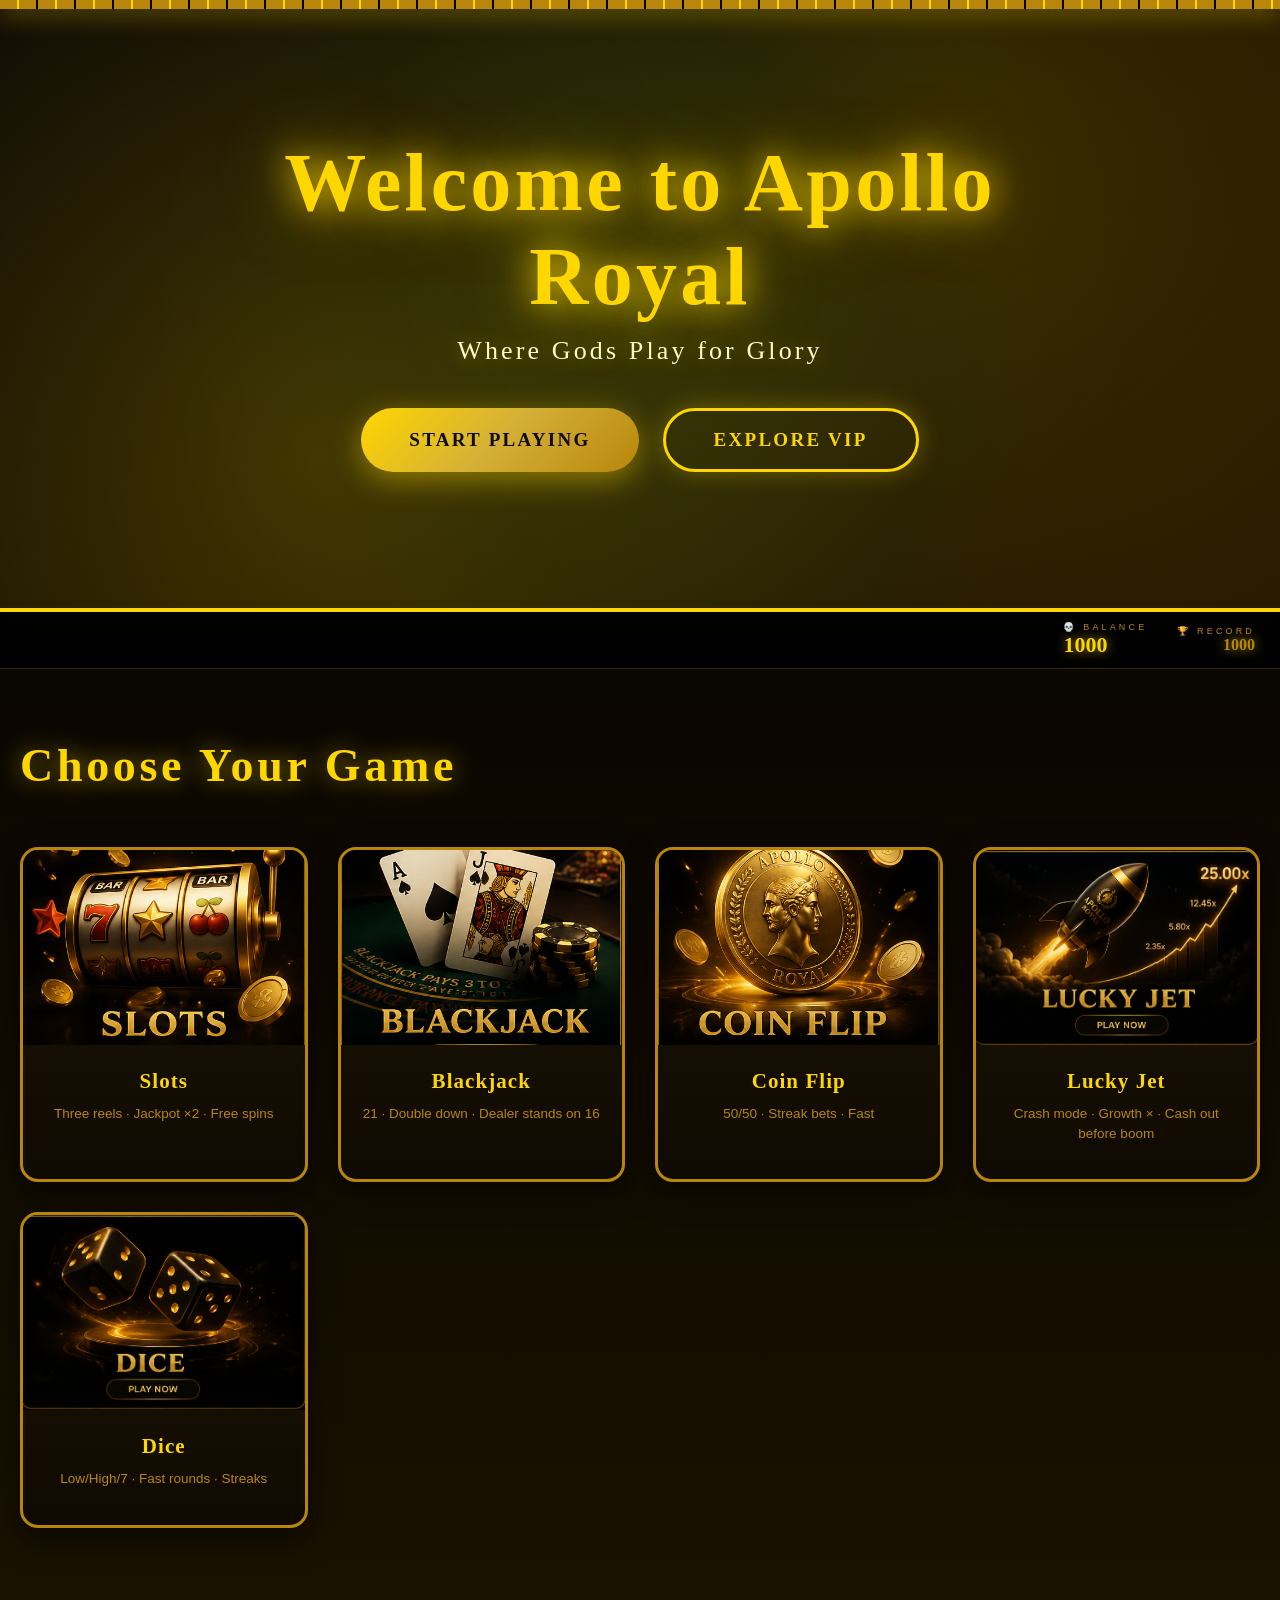
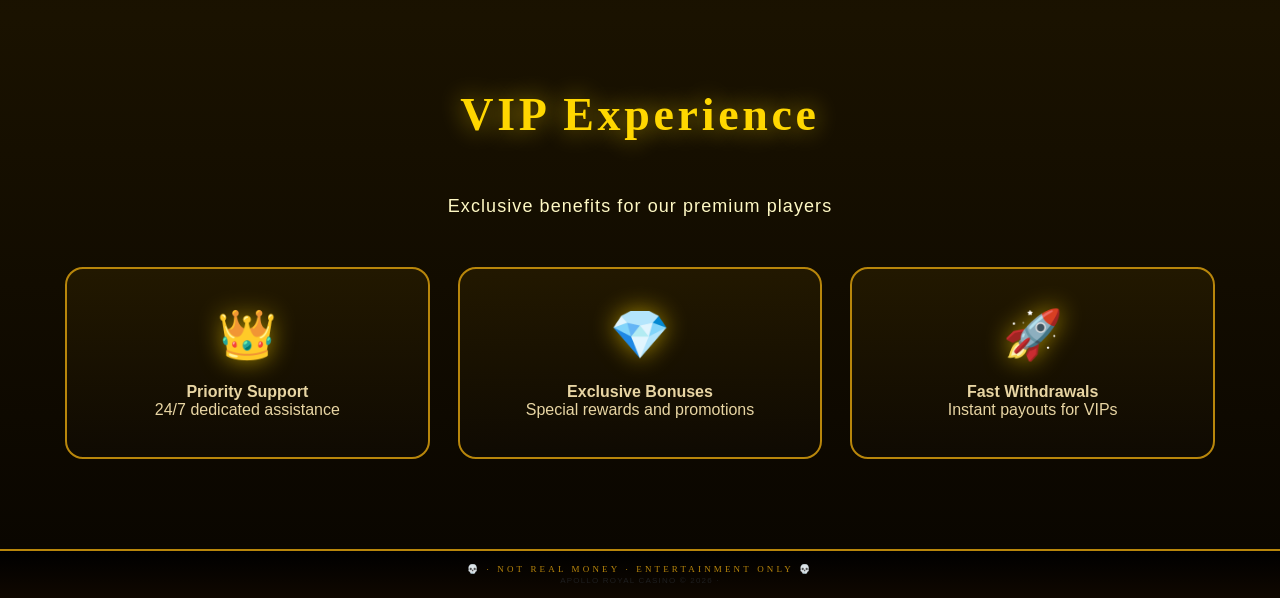
==== commit 7d4e8d58: "оновив код" ====
--- a/index.html
+++ b/index.html
@@ -30,7 +30,9 @@
       <h1 class="hero-title">Welcome to Apollo Royal</h1>
       <p class="hero-subtitle">Where Gods Play for Glory</p>
       <div class="hero-buttons">
-        <button class="hero-btn primary" onclick="gotoScreen('slotsScreen')">Start Playing</button>
+        <button class="hero-btn primary" onclick="document.querySelector('.games-section').scrollIntoView({behavior:'smooth'}); snd && snd.click && snd.click();">
+  Start Playing
+</button>
         <button class="hero-btn secondary" onclick="scrollToVIP()">Explore VIP</button>
       </div>
     </div>
--- a/styles.css
+++ b/styles.css
@@ -0,0 +1,1108 @@
+@import url('https://fonts.googleapis.com/css2?family=Cinzel+Decorative:wght@700;900&family=Cinzel:wght@400;700;900&family=Rajdhani:wght@600;700&display=swap');
+
+:root{
+  --gold:#FFD700;--gold2:#B8860B;--gold3:#FFF9C4;
+  --red:#CC0000;--red2:#FF3333;--green:#1dbb6b;
+  --bg:#000;
+}
+*{margin:0;padding:0;box-sizing:border-box;}
+html,body{background:var(--bg);color:#e8d5a3;font-family:'Rajdhani',sans-serif;min-height:100vh;overflow-x:hidden;}
+
+body::before{
+  content:'';position:fixed;inset:0;pointer-events:none;z-index:0;
+  background:
+    radial-gradient(ellipse 90% 55% at 50% -5%,rgba(180,120,0,.18),transparent),
+    radial-gradient(ellipse 55% 40% at 0% 105%,rgba(160,0,0,.12),transparent),
+    radial-gradient(ellipse 55% 40% at 100% 105%,rgba(160,0,0,.12),transparent),
+    repeating-linear-gradient(0deg,transparent 0,transparent 38px,rgba(255,215,0,.013) 38px,rgba(255,215,0,.013) 39px),
+    repeating-linear-gradient(90deg,transparent 0,transparent 38px,rgba(255,215,0,.013) 38px,rgba(255,215,0,.013) 39px);
+}
+
+.chain-bar{
+  position:fixed;top:0;left:0;right:0;height:9px;z-index:900;
+  background:repeating-linear-gradient(90deg,var(--gold2) 0,var(--gold2) 17px,var(--gold) 17px,var(--gold) 19px,var(--gold2) 19px,var(--gold2) 36px,#000 36px,#000 38px);
+  box-shadow:0 3px 25px rgba(255,215,0,.55);
+}
+
+#fxCanvas{position:fixed;inset:0;pointer-events:none;z-index:800;width:100%;height:100%;}
+
+#jpFlash{position:fixed;inset:0;pointer-events:none;z-index:810;background:radial-gradient(ellipse at center,rgba(255,215,0,.42) 0%,rgba(255,100,0,.2) 50%,transparent 80%);opacity:0;transition:opacity .1s;}
+#jpFlash.on{opacity:1;}
+
+.screen{display:none;position:relative;z-index:60;min-height:100vh;flex-direction:column;}
+.screen.active{display:flex;}
+
+.site-header{
+  text-align:center;padding:16px 20px 12px;margin-top:9px;
+  border-bottom:2px solid var(--gold2);
+  background:linear-gradient(180deg,rgba(22,11,0,.99),rgba(0,0,0,.88));
+  box-shadow:0 4px 40px rgba(255,215,0,.12);
+}
+.logo-img{max-width:min(420px,82vw);height:auto;display:block;margin:0 auto;
+  filter:drop-shadow(0 0 20px rgba(255,215,0,.6)) drop-shadow(0 0 50px rgba(255,165,0,.28));
+  animation:logoGlow 2.8s ease-in-out infinite alternate;}
+@keyframes logoGlow{
+  from{filter:drop-shadow(0 0 14px rgba(255,215,0,.5)) drop-shadow(0 0 30px rgba(255,165,0,.2));}
+  to{filter:drop-shadow(0 0 38px rgba(255,215,0,1)) drop-shadow(0 0 80px rgba(255,165,0,.5)) drop-shadow(0 0 110px rgba(200,100,0,.28));}}
+
+.bal-bar {
+  display: flex;
+  align-items: center;
+  justify-content: flex-end;   /* Changed to right side */
+  padding: 10px 25px;
+  background: rgba(0,0,0,.96);
+  border-bottom: 1px solid rgba(255,215,0,.2);
+  position: sticky;
+  top: 9px;
+  z-index: 50;
+  gap: 30px;
+}
+
+.bal-left, .bal-right {
+  text-align: right;
+}
+
+.bal-track {
+  display: none;   /* Hide the bar on main menu if you want cleaner look */
+}
+
+.bal-left{display:flex;flex-direction:column;align-items:flex-start;}
+.bal-label{font-size:9px;letter-spacing:.35em;color:var(--gold2);}
+.bal-value{font-family:'Cinzel',serif;font-size:22px;font-weight:900;color:var(--gold);text-shadow:0 0 12px rgba(255,215,0,.7);}
+.bal-value.flash{animation:sflash .4s ease;}
+@keyframes sflash{0%{transform:scale(1);}45%{transform:scale(1.4);color:#fff;text-shadow:0 0 40px #fff;}100%{transform:scale(1);}}
+.bal-track{flex:1;height:8px;background:#111;margin:0 16px;
+  clip-path:polygon(4px 0%,calc(100% - 4px) 0%,100% 4px,100% calc(100% - 4px),calc(100% - 4px) 100%,4px 100%,0% calc(100% - 4px),0% 4px);}
+.bal-fill{height:100%;background:linear-gradient(90deg,#660000,#cc0000 40%,#ffd700 80%,#fff9c4);transition:width .5s cubic-bezier(.4,0,.2,1);box-shadow:0 0 10px rgba(255,215,0,.5);}
+.bal-right{display:flex;flex-direction:column;align-items:flex-end;}
+.nav-menu{
+  display:flex;gap:0;border-bottom:2px solid var(--gold2);
+  background:linear-gradient(180deg,rgba(15,8,0,.99),rgba(0,0,0,.95));
+  position:sticky;top:9px;z-index:49;overflow-x:auto;
+}
+.nav-menu::-webkit-scrollbar{display:none;}
+.nav-btn{
+  flex:1;min-width:90px;
+  background:none;border:none;cursor:pointer;padding:12px 8px 10px;
+  font-family:'Cinzel',serif;font-size:11px;font-weight:700;letter-spacing:.12em;
+  color:var(--gold2);text-transform:uppercase;
+  display:flex;flex-direction:column;align-items:center;gap:4px;
+  border-right:1px solid rgba(255,215,0,.1);
+  position:relative;transition:color .2s,background .2s;
+}
+.nav-btn:last-child{border-right:none;}
+.nav-btn .nav-icon{font-size:20px;transition:transform .2s;}
+.nav-btn::after{
+  content:'';position:absolute;bottom:-2px;left:0;right:0;height:3px;
+  background:var(--gold);transform:scaleX(0);transition:transform .25s;
+}
+.nav-btn.active{color:var(--gold);background:rgba(255,215,0,.06);}
+.nav-btn.active::after{transform:scaleX(1);}
+.nav-btn.active .nav-icon{transform:scale(1.18);}
+.nav-btn:not(.active):hover{color:#e8c84a;background:rgba(255,215,0,.03);}
+
+#menuScreen{background:linear-gradient(180deg,#0a0600,#000);}
+.menu-body{flex:1;display:flex;flex-direction:column;align-items:center;justify-content:center;padding:40px 20px;gap:28px;}
+.menu-title{
+  font-family:'Cinzel Decorative',serif;font-size:clamp(18px,4vw,34px);
+  color:var(--gold);letter-spacing:.25em;text-shadow:0 0 20px rgba(255,215,0,.6);
+  text-align:center;
+}
+.menu-subtitle{font-size:12px;letter-spacing:.3em;color:var(--gold2);text-align:center;}
+.menu-cards{display:flex;flex-wrap:wrap;gap:18px;justify-content:center;max-width:800px;}
+.menu-photos{
+  width:min(820px,100%);
+  border:1px solid rgba(255,215,0,.18);
+  background:linear-gradient(180deg,rgba(30,18,0,.55),rgba(8,4,0,.8));
+  clip-path:polygon(10px 0%,calc(100% - 10px) 0%,100% 10px,100% calc(100% - 10px),calc(100% - 10px) 100%,10px 100%,0% calc(100% - 10px),0% 10px);
+  padding:14px;
+}
+.menu-photos-title{
+  font-family:'Cinzel',serif;
+  font-size:10px;
+  letter-spacing:.35em;
+  color:var(--gold2);
+  text-align:center;
+  margin-bottom:10px;
+}
+.menu-photos-grid{
+  display:grid;
+  grid-template-columns:repeat(6,1fr);
+  gap:8px;
+}
+.menu-photos-grid img{
+  width:100%;
+  aspect-ratio:1/1;
+  object-fit:cover;
+  border:1px solid rgba(255,215,0,.35);
+  clip-path:polygon(6px 0%,calc(100% - 6px) 0%,100% 6px,100% calc(100% - 6px),calc(100% - 6px) 100%,6px 100%,0% calc(100% - 6px),0% 6px);
+  filter:saturate(1.08) contrast(1.05);
+}
+
+.menu-card{
+  width:220px;
+  background:linear-gradient(180deg,#1a1000,#0a0600);
+  border:2px solid var(--gold2);
+  clip-path:polygon(14px 0%,calc(100% - 14px) 0%,100% 14px,100% calc(100% - 14px),calc(100% - 14px) 100%,14px 100%,0% calc(100% - 14px),0% 14px);
+  cursor:pointer;transition:all .25s;
+  position:relative;overflow:hidden;
+  display:flex;flex-direction:column;align-items:center;padding:28px 20px 22px;gap:12px;
+}
+.menu-card::before{
+  content:'';position:absolute;inset:0;
+  background:linear-gradient(135deg,rgba(255,215,0,.06) 0%,transparent 60%);
+  opacity:0;transition:opacity .25s;
+}
+.menu-card:hover{border-color:var(--gold);transform:translateY(-4px);box-shadow:0 0 40px rgba(255,215,0,.3),0 0 80px rgba(255,165,0,.1);}
+.menu-card:hover::before{opacity:1;}
+
+.card-icon{font-size:56px;filter:drop-shadow(0 0 14px rgba(255,215,0,.5));animation:cardFloat 3s ease-in-out infinite alternate;}
+@keyframes cardFloat{from{transform:translateY(0);}to{transform:translateY(-6px);}}
+.menu-card:nth-child(2) .card-icon{animation-delay:.5s;}
+.menu-card:nth-child(3) .card-icon{animation-delay:1s;}
+.menu-card:nth-child(4) .card-icon{animation-delay:1.5s;}
+
+.card-name{
+  font-family:'Cinzel Decorative',serif;font-size:15px;font-weight:900;
+  color:var(--gold);letter-spacing:.15em;text-align:center;
+  text-shadow:0 0 10px rgba(255,215,0,.5);
+}
+.card-desc{font-size:11px;letter-spacing:.08em;color:var(--gold2);text-align:center;line-height:1.5;}
+.card-tag{
+  font-family:'Cinzel',serif;font-size:10px;font-weight:700;
+  background:var(--red);color:#fff;padding:3px 12px;letter-spacing:.15em;
+  clip-path:polygon(5px 0%,calc(100% - 5px) 0%,100% 50%,calc(100% - 5px) 100%,5px 100%,0% 50%);
+  text-shadow:0 1px 3px rgba(0,0,0,.8);
+}
+.card-tag.green{background:#006633;}
+
+/* ==================== UPGRADED MAIN MENU - ROYAL STYLE ==================== */
+
+#menuScreen {
+  background: linear-gradient(180deg, #0a0600, #000);
+}
+
+.hero-section {
+  position: relative;
+  height: 68vh;
+  display: flex;
+  align-items: center;
+  justify-content: center;
+  background: linear-gradient(135deg, #0f0b05 0%, #1a1200 50%, #2a1a00 100%);
+  overflow: hidden;
+  border-bottom: 4px solid var(--gold);
+  box-shadow: 0 10px 40px rgba(255,215,0,0.15);
+}
+
+.hero-overlay {
+  position: absolute;
+  inset: 0;
+  background: 
+    radial-gradient(circle at 25% 75%, rgba(255,215,0,0.18), transparent 55%),
+    radial-gradient(circle at 75% 25%, rgba(255,215,0,0.12), transparent 55%),
+    radial-gradient(circle at 50% 50%, rgba(0,255,136,0.06), transparent 70%);
+  pointer-events: none;
+}
+
+.hero-content {
+  text-align: center;
+  z-index: 2;
+  max-width: 860px;
+  padding: 0 20px;
+}
+
+.hero-title {
+  font-family: 'Cinzel Decorative', serif;
+  font-size: clamp(48px, 10vw, 82px);
+  font-weight: 900;
+  color: var(--gold);
+  text-shadow: 0 0 35px rgba(255,215,0,0.95), 0 0 70px rgba(255,215,0,0.5);
+  margin-bottom: 12px;
+  letter-spacing: 0.04em;
+}
+
+.hero-subtitle {
+  font-family: 'Cinzel', serif;
+  font-size: clamp(18px, 4.5vw, 26px);
+  color: var(--gold3);
+  margin-bottom: 42px;
+  letter-spacing: 0.12em;
+  text-shadow: 0 0 20px rgba(255,215,0,0.4);
+}
+
+.hero-buttons {
+  display: flex;
+  gap: 24px;
+  justify-content: center;
+  flex-wrap: wrap;
+}
+
+.hero-btn {
+  padding: 18px 48px;
+  font-family: 'Cinzel', serif;
+  font-size: 19px;
+  font-weight: 700;
+  letter-spacing: 0.12em;
+  text-transform: uppercase;
+  border-radius: 50px;
+  cursor: pointer;
+  transition: all 0.35s ease;
+  position: relative;
+  overflow: hidden;
+}
+
+.hero-btn.primary {
+  background: linear-gradient(135deg, #FFD700, #D4AF37, #B8860B);
+  color: #0f0b05;
+  border: none;
+  box-shadow: 0 8px 30px rgba(255,215,0,0.45);
+}
+
+.hero-btn.primary:hover {
+  transform: translateY(-6px) scale(1.04);
+  box-shadow: 0 15px 45px rgba(255,215,0,0.7);
+}
+
+.hero-btn.secondary {
+  background: transparent;
+  border: 3px solid var(--gold);
+  color: var(--gold);
+  box-shadow: 0 0 25px rgba(255,215,0,0.3);
+}
+
+.hero-btn.secondary:hover {
+  background: var(--gold);
+  color: #000;
+  box-shadow: 0 0 40px rgba(255,215,0,0.6);
+}
+
+/* Games Grid - Made consistent with game screens */
+.games-section {
+  padding: 70px 20px 90px;
+  background: linear-gradient(to bottom, #0a0600, #1a1200);
+}
+
+.section-title {
+  font-family: 'Cinzel Decorative', serif;
+  font-size: clamp(32px, 7vw, 46px);
+  color: var(--gold);
+  margin-bottom: 55px;
+  letter-spacing: 0.08em;
+  text-shadow: 0 0 25px rgba(255,215,0,0.6);
+}
+
+.games-grid {
+  display: grid;
+  grid-template-columns: repeat(auto-fit, minmax(270px, 1fr));
+  gap: 30px;
+  max-width: 1250px;
+  margin: 0 auto;
+}
+
+.game-card {
+  background: linear-gradient(180deg, #1f1505, #0f0a02);
+  border: 3px solid var(--gold2);
+  border-radius: 18px;
+  overflow: hidden;
+  cursor: pointer;
+  transition: all 0.4s cubic-bezier(0.23, 1, 0.32, 1);
+  box-shadow: 0 10px 30px rgba(0,0,0,0.6);
+}
+
+.game-card:hover {
+  border-color: var(--gold);
+  transform: translateY(-14px) scale(1.04);
+  box-shadow: 0 25px 60px rgba(255,215,0,0.35);
+}
+
+.game-image {
+  height: 195px;
+  position: relative;
+  overflow: hidden;
+}
+
+.game-img {
+  width: 100%;
+  height: 100%;
+  object-fit: cover;
+  transition: transform 0.5s ease;
+}
+
+.game-card:hover .game-img {
+  transform: scale(1.15);
+}
+
+.game-overlay {
+  position: absolute;
+  inset: 0;
+  background: linear-gradient(transparent, rgba(10,6,0,0.85));
+  opacity: 0;
+  transition: opacity 0.3s;
+}
+
+.game-card:hover .game-overlay { opacity: 1; }
+
+.game-content {
+  padding: 24px 20px;
+  text-align: center;
+}
+
+.game-title {
+  font-family: 'Cinzel Decorative', serif;
+  font-size: 21px;
+  color: var(--gold);
+  margin-bottom: 10px;
+  letter-spacing: 0.05em;
+}
+
+.game-desc {
+  font-size: 13.5px;
+  color: var(--gold2);
+  line-height: 1.45;
+  margin-bottom: 12px;
+}
+
+/* GAME TAGS - Show only on hover (clean look) */
+.game-tag {
+  position: absolute;
+  top: 16px;
+  right: 16px;
+  background: var(--red2);
+  color: #fff;
+  font-size: 10px;
+  font-weight: 700;
+  padding: 5px 14px;
+  border-radius: 30px;
+  letter-spacing: 0.6px;
+  box-shadow: 0 4px 12px rgba(0,0,0,0.6);
+  opacity: 0;
+  transform: translateY(-8px);
+  transition: all 0.3s ease;
+  z-index: 5;
+  pointer-events: none;
+}
+
+.game-card:hover .game-tag {
+  opacity: 1;
+  transform: translateY(0);
+}
+
+/* Special colors for different tags */
+.game-tag.strategy { background: var(--green); color: #000; }
+.game-tag.hot { background: #FF2222; }
+.game-tag.new { background: #FFD700; color: #000; }
+/* VIP Section - Upgraded */
+.vip-section {
+  padding: 70px 20px 90px;
+  background: linear-gradient(180deg, #1a1200, #0a0600);
+  text-align: center;
+}
+
+.vip-desc {
+  font-size: 18px;
+  color: var(--gold3);
+  max-width: 680px;
+  margin: 0 auto 50px;
+  letter-spacing: 0.06em;
+}
+
+.vip-features {
+  display: grid;
+  grid-template-columns: repeat(auto-fit, minmax(260px, 1fr));
+  gap: 28px;
+  max-width: 1150px;
+  margin: 0 auto;
+}
+
+.vip-feature {
+  background: linear-gradient(180deg, #221800, #0f0a02);
+  border: 2px solid var(--gold2);
+  padding: 38px 24px;
+  border-radius: 18px;
+  transition: all 0.35s ease;
+}
+
+.vip-feature:hover {
+  border-color: var(--gold);
+  transform: translateY(-10px);
+  box-shadow: 0 20px 50px rgba(255,215,0,0.25);
+}
+
+.vip-icon {
+  font-size: 48px;
+  margin-bottom: 20px;
+  filter: drop-shadow(0 0 12px rgba(255,215,0,0.6));
+}
+
+.game-body{flex:1;max-width:900px;width:100%;margin:0 auto;padding:20px 13px 30px;}
+
+.machine-frame{
+  background:linear-gradient(180deg,#1a1000,#090600 50%,#1a1000);
+  border:3px solid var(--gold2);
+  clip-path:polygon(20px 0%,calc(100% - 20px) 0%,100% 20px,100% calc(100% - 20px),calc(100% - 20px) 100%,20px 100%,0% calc(100% - 20px),0% 20px);
+  padding:5px;
+  box-shadow:0 0 60px rgba(255,165,0,.18),inset 0 0 50px rgba(0,0,0,.85);
+}
+.machine-inner{
+  background:linear-gradient(180deg,#100700,#050300);
+  clip-path:polygon(16px 0%,calc(100% - 16px) 0%,100% 16px,100% calc(100% - 16px),calc(100% - 16px) 100%,16px 100%,0% calc(100% - 16px),0% 16px);
+  padding:22px 14px 20px;position:relative;
+}
+.mcorner{position:absolute;width:22px;height:22px;}
+.mc-tl{top:8px;left:8px;border-top:2px solid var(--gold);border-left:2px solid var(--gold);}
+.mc-tr{top:8px;right:8px;border-top:2px solid var(--gold);border-right:2px solid var(--gold);}
+.mc-bl{bottom:8px;left:8px;border-bottom:2px solid var(--gold);border-left:2px solid var(--gold);}
+.mc-br{bottom:8px;right:8px;border-bottom:2px solid var(--gold);border-right:2px solid var(--gold);}
+
+.reels-row{display:flex;gap:10px;justify-content:center;margin-bottom:14px;}
+.reel-wrap{display:flex;flex-direction:column;align-items:center;gap:5px;}
+.reel-lbl{font-family:'Cinzel',serif;font-size:8px;letter-spacing:.4em;color:var(--gold2);}
+.reel{
+  width:165px;height:165px;background:#060400;
+  border:2px solid var(--gold2);
+  clip-path:polygon(10px 0%,calc(100% - 10px) 0%,100% 10px,100% calc(100% - 10px),calc(100% - 10px) 100%,10px 100%,0% calc(100% - 10px),0% 10px);
+  overflow:hidden;position:relative;
+  box-shadow:0 0 14px rgba(255,165,0,.08),inset 0 0 35px rgba(0,0,0,.95);
+  transition:border-color .3s,box-shadow .3s;
+}
+.reel.win{border-color:var(--gold);box-shadow:0 0 50px rgba(255,215,0,.9),0 0 100px rgba(255,200,0,.4),inset 0 0 25px rgba(255,215,0,.2);animation:rwp .4s ease-in-out infinite alternate;}
+@keyframes rwp{from{box-shadow:0 0 40px rgba(255,215,0,.8),inset 0 0 18px rgba(255,215,0,.15);}to{box-shadow:0 0 80px rgba(255,215,0,1),0 0 130px rgba(255,200,0,.55),inset 0 0 38px rgba(255,215,0,.28);}}
+.reel::before{content:'';position:absolute;inset:0;z-index:4;pointer-events:none;background:repeating-linear-gradient(0deg,rgba(0,0,0,.13) 0,rgba(0,0,0,.13) 1px,transparent 1px,transparent 3px);}
+.reel::after{content:'';position:absolute;inset:0;z-index:3;pointer-events:none;background:linear-gradient(180deg,rgba(0,0,0,.78) 0%,transparent 30%,transparent 70%,rgba(0,0,0,.78) 100%);}
+.reel-strip{position:absolute;top:0;left:0;width:100%;z-index:2;}
+.reel-cell{width:165px;height:165px;display:flex;align-items:center;justify-content:center;flex-shrink:0;}
+.reel-cell img{
+  width:118px;
+  height:118px;
+  object-fit:cover;
+  border:1px solid rgba(255,215,0,.45);
+  border-radius:8px;
+  filter:drop-shadow(0 4px 12px rgba(0,0,0,.85));
+}
+.reel.win .reel-cell img{filter:drop-shadow(0 0 14px rgba(255,215,0,.9)) brightness(1.2);}
+.win-line{position:absolute;top:50%;left:-8px;right:-8px;height:3px;background:linear-gradient(90deg,transparent,var(--gold),#fff,var(--red2),var(--gold),transparent);transform:translateY(-50%);z-index:6;opacity:0;box-shadow:0 0 12px var(--gold);}
+.win-line.show{opacity:1;animation:wla .4s ease-in-out infinite alternate;}
+@keyframes wla{from{opacity:1;}to{opacity:.3;box-shadow:0 0 3px var(--gold);}}
+
+.fs-badge{
+  position:absolute;top:6px;right:6px;z-index:10;
+  background:linear-gradient(135deg,#cc0000,#660000);
+  color:var(--gold);font-family:'Cinzel',serif;font-size:10px;font-weight:900;
+  padding:3px 8px;letter-spacing:.1em;
+  clip-path:polygon(5px 0%,calc(100% - 5px) 0%,100% 50%,calc(100% - 5px) 100%,5px 100%,0% 50%);
+  display:none;
+}
+.fs-badge.show{display:block;animation:fsbadge .6s ease-in-out infinite alternate;}
+@keyframes fsbadge{from{box-shadow:0 0 8px var(--red2);}to{box-shadow:0 0 20px var(--red2),0 0 40px rgba(255,0,0,.4);}}
+
+.msg-box{text-align:center;min-height:32px;margin-bottom:11px;}
+.msg{font-family:'Cinzel',serif;font-size:16px;font-weight:900;letter-spacing:.1em;opacity:0;transform:translateY(-6px);transition:all .28s;text-transform:uppercase;}
+.msg.show{opacity:1;transform:translateY(0);}
+.msg.win{color:var(--gold);text-shadow:0 0 20px rgba(255,215,0,.95);}
+.msg.lose{color:var(--red2);text-shadow:0 0 18px rgba(255,0,0,.8);}
+.msg.bonus{color:var(--green);text-shadow:0 0 18px rgba(0,255,136,.8);}
+.msg.idle{color:var(--gold2);}
+.msg.info{color:#aaa;}
+
+.slot-controls{display:flex;flex-direction:column;align-items:center;gap:10px;}
+.bet-row{display:flex;align-items:center;gap:10px;}
+.bet-label{font-size:9px;letter-spacing:.3em;color:var(--gold2);font-family:'Cinzel',serif;}
+.bet-btn{background:none;border:1px solid var(--gold2);color:var(--gold);font-family:'Cinzel',serif;font-size:13px;font-weight:700;width:28px;height:28px;cursor:pointer;clip-path:polygon(4px 0%,calc(100% - 4px) 0%,100% 4px,100% calc(100% - 4px),calc(100% - 4px) 100%,4px 100%,0% calc(100% - 4px),0% 4px);transition:all .15s;}
+.bet-btn:hover{background:rgba(255,215,0,.1);border-color:var(--gold);}
+.bet-val{font-family:'Cinzel Decorative',serif;font-size:18px;color:var(--red2);min-width:46px;text-align:center;}
+
+.btn-spin{background:none;border:none;cursor:pointer;padding:0;outline:none;transition:transform .08s;}
+.btn-spin:active:not(:disabled){transform:scale(.95) translateY(3px);}
+.btn-spin:disabled{cursor:not-allowed;opacity:.38;}
+.spin-outer{background:linear-gradient(180deg,#fff5a0,#ffd700 18%,#b8860b 50%,#7a5800 72%,#ffd700);clip-path:polygon(16px 0%,calc(100% - 16px) 0%,100% 16px,100% calc(100% - 16px),calc(100% - 16px) 100%,16px 100%,0% calc(100% - 16px),0% 16px);padding:4px;box-shadow:0 0 45px rgba(255,215,0,.5),0 8px 0 #3a2800;transition:box-shadow .2s;}
+.btn-spin:not(:disabled):hover .spin-outer{box-shadow:0 0 75px rgba(255,215,0,.95),0 0 140px rgba(255,165,0,.45),0 8px 0 #3a2800;}
+.spin-inner{background:linear-gradient(180deg,#cc0000,#990000 40%,#4a0000);clip-path:polygon(12px 0%,calc(100% - 12px) 0%,100% 12px,100% calc(100% - 12px),calc(100% - 12px) 100%,12px 100%,0% calc(100% - 12px),0% 12px);padding:13px 62px;display:flex;align-items:center;justify-content:center;gap:12px;position:relative;overflow:hidden;}
+.spin-inner::before{content:'';position:absolute;top:0;left:-100%;width:55%;height:100%;background:linear-gradient(90deg,transparent,rgba(255,255,255,.2),transparent);animation:shine 3s ease-in-out infinite;}
+@keyframes shine{0%{left:-100%;opacity:0;}20%{opacity:1;}80%{opacity:1;}100%{left:200%;opacity:0;}}
+.spin-text{font-family:'Cinzel Decorative',serif;font-size:23px;font-weight:900;color:var(--gold3);letter-spacing:.28em;text-shadow:0 0 14px rgba(255,215,0,.95),0 2px 4px rgba(0,0,0,.9);position:relative;z-index:1;}
+.spin-icon{font-size:24px;animation:spinI 2.5s linear infinite;position:relative;z-index:1;}
+@keyframes spinI{from{transform:rotate(0);}to{transform:rotate(360deg);}}
+
+
+.chain-div{display:flex;align-items:center;gap:8px;width:100%;color:var(--gold2);font-size:10px;letter-spacing:.3em;}
+.chain-div::before,.chain-div::after{content:'';flex:1;height:1px;background:linear-gradient(90deg,transparent,var(--gold2),transparent);}
+
+.btn-bonus{background:none;border:2px solid var(--gold2);cursor:pointer;padding:0;outline:none;clip-path:polygon(8px 0%,calc(100% - 8px) 0%,100% 8px,100% calc(100% - 8px),calc(100% - 8px) 100%,8px 100%,0% calc(100% - 8px),0% 8px);transition:all .2s;}
+.btn-bonus:disabled{cursor:not-allowed;opacity:.35;}
+.btn-bonus:not(:disabled):hover{border-color:var(--gold);box-shadow:0 0 20px rgba(0,255,136,.4);}
+.bonus-inner{background:linear-gradient(90deg,#001812,#002e1e,#001812);padding:9px 22px;display:flex;align-items:center;gap:9px;}
+.bonus-text{font-family:'Cinzel',serif;font-size:12px;font-weight:900;color:var(--green);letter-spacing:.17em;text-shadow:0 0 10px rgba(0,255,136,.55);}
+.bonus-timer{font-family:'Cinzel',serif;font-size:11px;color:var(--gold2);min-width:46px;text-align:center;}
+
+.stats-row{display:flex;justify-content:center;gap:18px;margin-top:9px;padding-top:9px;border-top:1px solid rgba(255,215,0,.1);}
+.stat-item{text-align:center;}
+.stat-val{font-family:'Cinzel',serif;font-size:14px;color:var(--gold);font-weight:900;}
+.stat-lbl{font-size:8px;letter-spacing:.2em;color:var(--gold2);}
+
+.pt-wrap{margin-top:14px;border:1px solid rgba(255,215,0,.1);clip-path:polygon(8px 0%,calc(100% - 8px) 0%,100% 8px,100% calc(100% - 8px),calc(100% - 8px) 100%,8px 100%,0% calc(100% - 8px),0% 8px);background:rgba(10,6,0,.8);padding:10px 8px 8px;}
+.pt-title{font-family:'Cinzel',serif;font-size:8px;letter-spacing:.4em;color:var(--gold2);text-align:center;margin-bottom:8px;}
+.pt-grid{display:grid;grid-template-columns:repeat(4,1fr);gap:4px;}
+.pt-item{display:flex;flex-direction:column;align-items:center;gap:2px;font-size:8px;letter-spacing:.05em;color:var(--gold2);text-align:center;}
+.pt-img{width:34px;height:34px;object-fit:contain;filter:drop-shadow(0 0 4px rgba(255,215,0,.25));}
+.pt-val{color:var(--gold);font-weight:900;font-family:'Cinzel',serif;font-size:9px;}
+
+.bj-body{flex:1;display:flex;flex-direction:column;align-items:center;padding:22px 16px 30px;gap:18px;max-width:700px;width:100%;margin:0 auto;}
+.bj-section{width:100%;display:flex;flex-direction:column;align-items:center;gap:8px;}
+.bj-label{font-family:'Cinzel',serif;font-size:10px;letter-spacing:.4em;color:var(--gold2);text-transform:uppercase;}
+.bj-score-display{font-family:'Cinzel Decorative',serif;font-size:28px;color:var(--gold);text-shadow:0 0 15px rgba(255,215,0,.7);}
+.bj-score-display.bust{color:var(--red2);text-shadow:0 0 15px rgba(255,0,0,.8);}
+.bj-score-display.bj{color:var(--green);text-shadow:0 0 15px rgba(0,255,136,.8);}
+
+.cards-row{display:flex;gap:8px;flex-wrap:wrap;justify-content:center;min-height:110px;align-items:center;}
+.card{
+  width:72px;height:104px;
+  background:linear-gradient(145deg,#1a1a1a,#111);
+  border:2px solid var(--gold2);
+  border-radius:6px;
+  display:flex;flex-direction:column;align-items:center;justify-content:center;
+  font-size:28px;font-family:'Cinzel',serif;font-weight:900;
+  box-shadow:0 4px 16px rgba(0,0,0,.8),0 0 8px rgba(255,215,0,.15);
+  position:relative;transition:transform .3s,box-shadow .3s;
+  animation:cardDeal .3s cubic-bezier(.17,.67,.35,1.3) both;
+  flex-shrink:0;
+}
+@keyframes cardDeal{from{transform:scale(0) rotate(-8deg);opacity:0;}to{transform:scale(1) rotate(0);opacity:1;}}
+.card.red-card{color:#FF4444;}
+.card.black-card{color:#f0f0f0;}
+.card.hidden{background:repeating-linear-gradient(135deg,#1a0a00 0,#1a0a00 6px,#2a1500 6px,#2a1500 12px);border-color:var(--gold2);}
+.card-rank{font-size:24px;line-height:1;}
+.card-suit{font-size:18px;line-height:1;}
+
+.bj-msg{
+  font-family:'Cinzel Decorative',serif;font-size:clamp(18px,4vw,28px);font-weight:900;
+  min-height:36px;text-align:center;letter-spacing:.12em;
+  opacity:0;transition:opacity .3s;
+}
+.bj-msg.show{opacity:1;}
+.bj-msg.win{color:var(--gold);text-shadow:0 0 20px rgba(255,215,0,.9);}
+.bj-msg.lose{color:var(--red2);text-shadow:0 0 18px rgba(255,0,0,.8);}
+.bj-msg.push{color:#aaa;text-shadow:none;}
+.bj-msg.bj{color:var(--green);text-shadow:0 0 20px rgba(0,255,136,.8);}
+
+.bj-bet-row{display:flex;align-items:center;gap:12px;}
+.bj-chips{display:flex;gap:8px;flex-wrap:wrap;justify-content:center;}
+.chip{
+  width:52px;height:52px;border-radius:50%;cursor:pointer;
+  border:3px dashed rgba(255,255,255,.3);
+  font-family:'Cinzel',serif;font-size:11px;font-weight:900;
+  display:flex;align-items:center;justify-content:center;
+  transition:transform .15s,box-shadow .15s;
+  position:relative;
+}
+.chip:hover{transform:scale(1.12);}
+.chip:active{transform:scale(.96);}
+.chip.c10{background:radial-gradient(circle,#3366ff,#1133aa);box-shadow:0 0 12px rgba(51,102,255,.5);color:#fff;}
+.chip.c25{background:radial-gradient(circle,#22aa44,#116622);box-shadow:0 0 12px rgba(34,170,68,.5);color:#fff;}
+.chip.c50{background:radial-gradient(circle,#cc3300,#881100);box-shadow:0 0 12px rgba(204,51,0,.5);color:#fff;}
+.chip.c100{background:radial-gradient(circle,#222222,#000);box-shadow:0 0 12px rgba(255,215,0,.4);color:var(--gold);border-color:var(--gold2);}
+.chip.c500{background:radial-gradient(circle,#660066,#330033);box-shadow:0 0 12px rgba(153,0,153,.5);color:#f0c0ff;}
+.bj-cur-bet{font-family:'Cinzel',serif;font-size:22px;color:var(--gold);text-shadow:0 0 10px rgba(255,215,0,.6);text-align:center;}
+.bj-cur-bet span{font-size:12px;letter-spacing:.3em;color:var(--gold2);display:block;}
+
+.bj-actions{display:flex;gap:10px;flex-wrap:wrap;justify-content:center;}
+.bj-btn{
+  font-family:'Cinzel',serif;font-size:13px;font-weight:900;letter-spacing:.15em;
+  padding:11px 22px;cursor:pointer;border:2px solid;transition:all .18s;
+  clip-path:polygon(8px 0%,calc(100% - 8px) 0%,100% 8px,100% calc(100% - 8px),calc(100% - 8px) 100%,8px 100%,0% calc(100% - 8px),0% 8px);
+  text-transform:uppercase;
+}
+.bj-btn:disabled{opacity:.35;cursor:not-allowed;}
+.bj-btn.deal{background:linear-gradient(180deg,#cc0000,#880000);border-color:var(--gold);color:var(--gold3);}
+.bj-btn.deal:not(:disabled):hover{box-shadow:0 0 25px rgba(255,0,0,.5);}
+.bj-btn.hit{background:linear-gradient(180deg,#006633,#003322);border-color:var(--green);color:var(--green);}
+.bj-btn.hit:not(:disabled):hover{box-shadow:0 0 20px rgba(0,255,136,.4);}
+.bj-btn.stand{background:linear-gradient(180deg,#333,#111);border-color:var(--gold2);color:var(--gold);}
+.bj-btn.stand:not(:disabled):hover{box-shadow:0 0 20px rgba(255,215,0,.3);}
+.bj-btn.double{background:linear-gradient(180deg,#663300,#331800);border-color:#ff6600;color:#ff9944;}
+.bj-btn.double:not(:disabled):hover{box-shadow:0 0 20px rgba(255,100,0,.4);}
+.bj-btn.clear{background:none;border-color:#444;color:#666;font-size:11px;padding:8px 16px;}
+.bj-btn.clear:not(:disabled):hover{border-color:#888;color:#aaa;}
+
+.cf-body{flex:1;display:flex;flex-direction:column;align-items:center;justify-content:center;padding:24px 16px 30px;gap:20px;max-width:520px;width:100%;margin:0 auto;}
+
+.coin-arena{
+  width:200px;height:200px;
+  perspective:600px;
+  position:relative;
+  cursor:pointer;
+  filter:drop-shadow(0 0 14px rgba(255,215,0,.2));
+}
+.coin-wrap{
+  width:100%;height:100%;
+  transform-style:preserve-3d;
+  transition:none;
+  position:relative;
+}
+.coin-wrap.flip-heads{animation:flipH .8s cubic-bezier(.4,0,.2,1) both;}
+.coin-wrap.flip-tails{animation:flipT .8s cubic-bezier(.4,0,.2,1) both;}
+@keyframes flipH{
+  0%{transform:rotateY(0);}
+  50%{transform:rotateY(900deg);}
+  100%{transform:rotateY(1080deg);}
+}
+@keyframes flipT{
+  0%{transform:rotateY(0);}
+  50%{transform:rotateY(900deg);}
+  100%{transform:rotateY(900deg);}
+}
+.coin-face{
+  position:absolute;inset:0;border-radius:50%;
+  backface-visibility:hidden;
+  display:flex;align-items:center;justify-content:center;
+  box-shadow:0 0 30px rgba(255,215,0,.4),inset 0 0 20px rgba(0,0,0,.4);
+}
+.coin-heads{
+  background:radial-gradient(circle at 35% 35%,#fff9c4,#ffd700 40%,#b8860b 80%,#8b6914);
+  border:4px solid var(--gold2);
+  font-size:66px;
+  text-shadow:0 0 20px rgba(255,120,0,.75),0 0 38px rgba(255,215,0,.65);
+}
+.coin-tails{
+  background:radial-gradient(circle at 35% 35%,#ddd,#aaa 40%,#666 80%,#333);
+  border:4px solid #888;
+  font-size:64px;
+  text-shadow:0 0 14px rgba(255,70,0,.6);
+  transform:rotateY(180deg);
+}
+
+.coin-shadow{
+  position:absolute;bottom:-20px;left:50%;transform:translateX(-50%);
+  width:160px;height:20px;
+  background:radial-gradient(ellipse,rgba(255,215,0,.25) 0%,transparent 70%);
+  filter:blur(6px);
+}
+
+.cf-result-text{
+  font-family:'Cinzel Decorative',serif;font-size:clamp(22px,5vw,38px);font-weight:900;
+  text-align:center;letter-spacing:.1em;
+  opacity:0;transition:opacity .3s;min-height:44px;
+}
+.cf-result-text.show{opacity:1;}
+.cf-result-text.win{color:var(--gold);text-shadow:0 0 24px rgba(255,215,0,.95);}
+.cf-result-text.lose{color:var(--red2);text-shadow:0 0 20px rgba(255,0,0,.8);}
+
+.cf-choose{display:flex;gap:14px;justify-content:center;}
+.cf-btn{
+  background:none;border:2px solid var(--gold2);cursor:pointer;padding:0;outline:none;
+  clip-path:polygon(10px 0%,calc(100% - 10px) 0%,100% 10px,100% calc(100% - 10px),calc(100% - 10px) 100%,10px 100%,0% calc(100% - 10px),0% 10px);
+  transition:all .2s;
+}
+.cf-btn.selected,.cf-btn:hover{border-color:var(--gold);box-shadow:0 0 20px rgba(255,215,0,.4);}
+.cf-btn-inner{background:linear-gradient(180deg,#1a1000,#0a0600);padding:14px 28px;display:flex;flex-direction:column;align-items:center;gap:6px;}
+.cf-btn-icon{font-size:36px;}
+.cf-btn-lbl{font-family:'Cinzel',serif;font-size:12px;font-weight:900;color:var(--gold);letter-spacing:.2em;}
+
+.cf-bet-info{font-family:'Cinzel',serif;font-size:14px;color:var(--gold2);letter-spacing:.2em;text-align:center;}
+.cf-bet-val{color:var(--gold);}
+.cf-toss-btn{
+  font-family:'Cinzel Decorative',serif;font-size:18px;font-weight:900;letter-spacing:.2em;
+  color:var(--gold3);background:linear-gradient(180deg,#ff4a00,#a90000 52%,#500000);
+  border:3px solid var(--gold);padding:13px 40px;cursor:pointer;
+  clip-path:polygon(12px 0%,calc(100% - 12px) 0%,100% 12px,100% calc(100% - 12px),calc(100% - 12px) 100%,12px 100%,0% calc(100% - 12px),0% 12px);
+  box-shadow:0 0 30px rgba(255,215,0,.4),0 0 55px rgba(255,80,0,.26);transition:all .2s;
+  animation:rocketPulse 1.15s ease-in-out infinite alternate;
+}
+.cf-toss-btn:not(:disabled):hover{box-shadow:0 0 60px rgba(255,215,0,.85);}
+.cf-toss-btn:disabled{opacity:.38;cursor:not-allowed;}
+@keyframes rocketPulse{
+  from{transform:translateY(0);filter:brightness(1);}
+  to{transform:translateY(-2px);filter:brightness(1.1);}
+}
+.cf-streak{font-family:'Cinzel',serif;font-size:11px;letter-spacing:.25em;color:var(--gold2);text-align:center;}
+.cf-streak span{color:var(--gold);}
+
+.crash-body{
+  flex:1;
+  display:flex;
+  flex-direction:column;
+  align-items:center;
+  justify-content:center;
+  gap:16px;
+  width:100%;
+  max-width:760px;
+  margin:0 auto;
+  padding:22px 16px 30px;
+}
+.crash-top{text-align:center;}
+.crash-mult{
+  font-family:'Cinzel Decorative',serif;
+  font-size:clamp(34px,8vw,64px);
+  color:var(--gold);
+  text-shadow:0 0 24px rgba(255,215,0,.85);
+}
+.crash-msg{
+  font-family:'Cinzel',serif;
+  font-size:12px;
+  letter-spacing:.2em;
+  color:var(--gold2);
+  min-height:20px;
+}
+.crash-arena{
+  width:min(720px,96%);
+  height:260px;
+  position:relative;
+  border:2px solid var(--gold2);
+  clip-path:polygon(12px 0%,calc(100% - 12px) 0%,100% 12px,100% calc(100% - 12px),calc(100% - 12px) 100%,12px 100%,0% calc(100% - 12px),0% 12px);
+  background:
+    radial-gradient(ellipse at 50% 120%,rgba(255,180,0,.2),transparent 70%),
+    radial-gradient(ellipse at 20% 10%,rgba(255,255,255,.08),transparent 60%),
+    linear-gradient(180deg,#0b090f,#050307 60%,#130800);
+  overflow:hidden;
+}
+.crash-arena::before{
+  content:'';
+  position:absolute;
+  inset:0;
+  pointer-events:none;
+  background:
+    radial-gradient(circle at 8% 18%,rgba(255,255,255,.9) 0 1px,transparent 2px),
+    radial-gradient(circle at 18% 60%,rgba(255,255,255,.75) 0 1px,transparent 2px),
+    radial-gradient(circle at 37% 22%,rgba(255,255,255,.65) 0 1px,transparent 2px),
+    radial-gradient(circle at 53% 40%,rgba(255,255,255,.85) 0 1px,transparent 2px),
+    radial-gradient(circle at 71% 16%,rgba(255,255,255,.7) 0 1px,transparent 2px),
+    radial-gradient(circle at 86% 31%,rgba(255,255,255,.75) 0 1px,transparent 2px),
+    radial-gradient(circle at 93% 70%,rgba(255,255,255,.82) 0 1px,transparent 2px);
+  opacity:.55;
+}
+.crash-path{
+  position:absolute;
+  left:-14%;
+  width:128%;
+  bottom:24px;
+  height:2px;
+  background:linear-gradient(90deg,rgba(255,215,0,.1),rgba(255,215,0,.9),rgba(255,215,0,.1));
+  box-shadow:0 0 12px rgba(255,215,0,.45);
+  transform:rotate(-22deg);
+  transform-origin:left center;
+}
+.crash-rocket{
+  position:absolute;
+  left:14px;
+  bottom:20px;
+  width:136px;
+  height:136px;
+  filter:drop-shadow(0 0 14px rgba(255,160,50,.55));
+  transition:transform .08s linear,opacity .15s linear;
+  transform-origin:70% 55%;
+  --flame-scale:1;
+  --trail-len:38px;
+}
+.jet-rider{
+  position:absolute;
+  inset:0;
+  width:100%;
+  height:100%;
+  object-fit:contain;
+  object-position:center;
+  border-radius:0;
+  mix-blend-mode:normal;
+  filter:drop-shadow(0 8px 12px rgba(0,0,0,.45)) saturate(1.08) contrast(1.05);
+  box-shadow:none;
+  pointer-events:none;
+}
+.crash-rocket.is-boomed{
+  opacity:0;
+}
+.rocket-trail{
+  position:absolute;
+  left:-8px;
+  top:40px;
+  width:var(--trail-len);
+  height:14px;
+  background:linear-gradient(90deg,rgba(255,70,0,.02),rgba(255,145,20,.35),rgba(255,245,180,.75));
+  filter:blur(2px);
+  border-radius:20px;
+  transform:translateX(calc(-1 * var(--trail-len))) skewX(-10deg);
+  animation:trailPulse .22s ease-in-out infinite alternate;
+  opacity:.65;
+}
+.rocket-character{
+  position:absolute;
+  right:8px;
+  top:8px;
+  width:62px;
+  height:76px;
+  opacity:0;
+}
+.pilot-head{
+  width:38px;
+  height:38px;
+  border-radius:50%;
+  background:radial-gradient(circle at 36% 30%,#ffd4ae,#e7a46f 68%,#b26b3f);
+  display:flex;
+  align-items:center;
+  justify-content:center;
+  font-size:18px;
+  box-shadow:0 0 0 2px rgba(255,220,170,.3);
+}
+.pilot-body{
+  margin-top:3px;
+  width:54px;
+  height:34px;
+  background:linear-gradient(180deg,#f7b52f,#ce7809);
+  border:2px solid rgba(255,220,120,.65);
+  border-radius:13px 13px 18px 18px;
+  transform:rotate(-4deg);
+  box-shadow:inset 0 -7px 10px rgba(0,0,0,.25),0 0 10px rgba(255,170,40,.25);
+}
+.rocket-pack{
+  position:absolute;
+  left:34px;
+  top:27px;
+  width:32px;
+  height:42px;
+  border-radius:10px;
+  background:linear-gradient(180deg,#dce4ed,#8f9aa7 65%,#67717d);
+  border:2px solid rgba(255,255,255,.4);
+  box-shadow:inset 0 0 7px rgba(0,0,0,.25);
+  opacity:0;
+}
+.rocket-pack::before,.rocket-pack::after{
+  content:'';
+  position:absolute;
+  width:9px;
+  height:13px;
+  bottom:-8px;
+  background:linear-gradient(180deg,#5f6670,#2f343b);
+  border-radius:0 0 4px 4px;
+}
+.rocket-pack::before{left:4px;}
+.rocket-pack::after{right:4px;}
+.rocket-flame{
+  position:absolute;
+  left:18px;
+  top:58px;
+  width:52px;
+  height:22px;
+  border-radius:4px 20px 20px 4px;
+  background:linear-gradient(90deg,#ffe9a8,#ffc048 34%,#ff7a00 70%,#ff2f00);
+  transform:translateX(-34px) scaleX(var(--flame-scale)) skewX(-14deg);
+  transform-origin:right center;
+  filter:blur(.2px) drop-shadow(0 0 8px rgba(255,120,10,.75));
+  animation:flamePulse .1s ease-in-out infinite alternate;
+  opacity:.7;
+}
+.crash-boom{
+  position:absolute;
+  font-size:54px;
+  opacity:0;
+  transform:scale(.4);
+  transition:opacity .2s,transform .2s;
+}
+.crash-boom.show{
+  opacity:1;
+  transform:scale(1);
+}
+@keyframes flamePulse{
+  from{height:18px;filter:brightness(.95) drop-shadow(0 0 8px rgba(255,100,0,.7));}
+  to{height:24px;filter:brightness(1.15) drop-shadow(0 0 12px rgba(255,170,20,.95));}
+}
+@keyframes trailPulse{
+  from{opacity:.6;}
+  to{opacity:1;}
+}
+.crash-actions{
+  display:flex;
+  gap:10px;
+  flex-wrap:wrap;
+  justify-content:center;
+}
+.crash-auto{
+  display:flex;
+  align-items:center;
+  gap:8px;
+  flex-wrap:wrap;
+  justify-content:center;
+}
+.crash-auto-lbl{
+  font-family:'Cinzel',serif;
+  font-size:10px;
+  letter-spacing:.2em;
+  color:var(--gold2);
+}
+.crash-auto-btn{
+  border:1px solid var(--gold2);
+  background:rgba(30,20,0,.75);
+  color:var(--gold);
+  font-family:'Cinzel',serif;
+  font-size:11px;
+  padding:5px 10px;
+  cursor:pointer;
+}
+.crash-auto-btn:hover{border-color:var(--gold);}
+.crash-auto-current{
+  font-family:'Cinzel',serif;
+  font-size:11px;
+  color:var(--green);
+  letter-spacing:.12em;
+}
+.crash-btn{
+  font-family:'Cinzel',serif;
+  font-size:13px;
+  font-weight:900;
+  letter-spacing:.14em;
+  padding:11px 22px;
+  border:2px solid;
+  cursor:pointer;
+  text-transform:uppercase;
+  clip-path:polygon(8px 0%,calc(100% - 8px) 0%,100% 8px,100% calc(100% - 8px),calc(100% - 8px) 100%,8px 100%,0% calc(100% - 8px),0% 8px);
+}
+.crash-btn:disabled{opacity:.4;cursor:not-allowed;}
+.crash-btn.start{background:linear-gradient(180deg,#cc0000,#7a0000);border-color:var(--gold);color:var(--gold3);}
+.crash-btn.cashout{background:linear-gradient(180deg,#006633,#003322);border-color:var(--green);color:var(--green);}
+.crash-btn.clear{background:none;border-color:#555;color:#888;}
+.crash-history-title{
+  font-family:'Cinzel',serif;
+  font-size:10px;
+  letter-spacing:.3em;
+  color:var(--gold2);
+}
+.crash-history{
+  width:min(680px,95%);
+  display:flex;
+  flex-wrap:wrap;
+  gap:8px;
+  justify-content:center;
+}
+.crash-pill{
+  font-family:'Cinzel',serif;
+  font-size:11px;
+  padding:5px 10px;
+  border:1px solid rgba(255,215,0,.24);
+  background:rgba(20,12,0,.7);
+  color:var(--gold2);
+}
+.crash-pill.win{
+  color:var(--green);
+  border-color:rgba(0,255,136,.45);
+}
+.crash-pill.boom{
+  color:var(--red2);
+  border-color:rgba(255,40,40,.55);
+}
+
+.dice-body{
+  flex:1;
+  display:flex;
+  flex-direction:column;
+  align-items:center;
+  justify-content:center;
+  gap:14px;
+  width:100%;
+  max-width:760px;
+  margin:0 auto;
+  padding:24px 16px 32px;
+}
+.dice-title{
+  font-family:'Cinzel Decorative',serif;
+  font-size:clamp(26px,5vw,42px);
+  color:var(--gold);
+  letter-spacing:.14em;
+  text-shadow:0 0 18px rgba(255,215,0,.7);
+}
+.dice-row{
+  display:flex;
+  gap:18px;
+}
+.die{
+  width:100px;
+  height:100px;
+  display:flex;
+  align-items:center;
+  justify-content:center;
+  font-size:64px;
+  background:linear-gradient(180deg,#1a1100,#090500);
+  border:2px solid var(--gold2);
+  clip-path:polygon(8px 0%,calc(100% - 8px) 0%,100% 8px,100% calc(100% - 8px),calc(100% - 8px) 100%,8px 100%,0% calc(100% - 8px),0% 8px);
+  box-shadow:0 0 20px rgba(255,215,0,.2);
+}
+.dice-sum{
+  font-family:'Cinzel',serif;
+  font-size:18px;
+  color:var(--gold);
+  letter-spacing:.15em;
+}
+.dice-result{
+  min-height:24px;
+  text-align:center;
+  font-family:'Cinzel',serif;
+  font-size:12px;
+  letter-spacing:.14em;
+  color:var(--gold2);
+}
+.dice-choices{
+  display:flex;
+  gap:10px;
+  flex-wrap:wrap;
+  justify-content:center;
+}
+.dice-choice{
+  background:linear-gradient(180deg,#1a1000,#0a0600);
+  border:2px solid var(--gold2);
+  color:var(--gold);
+  font-family:'Cinzel',serif;
+  font-size:11px;
+  font-weight:700;
+  letter-spacing:.1em;
+  padding:10px 14px;
+  cursor:pointer;
+  clip-path:polygon(8px 0%,calc(100% - 8px) 0%,100% 8px,100% calc(100% - 8px),calc(100% - 8px) 100%,8px 100%,0% calc(100% - 8px),0% 8px);
+}
+.dice-choice.selected{
+  border-color:var(--gold);
+  box-shadow:0 0 18px rgba(255,215,0,.45);
+}
+
+#gameOver{display:none;position:fixed;inset:0;z-index:950;background:rgba(0,0,0,.94);flex-direction:column;align-items:center;justify-content:center;gap:20px;backdrop-filter:blur(8px);}
+#gameOver.show{display:flex;}
+#gameOver h2{font-family:'Cinzel Decorative',serif;font-size:clamp(26px,7vw,64px);color:var(--red2);text-shadow:0 0 40px var(--red2),0 0 80px rgba(255,0,0,.5);animation:rpulse 1s ease-in-out infinite alternate;letter-spacing:.12em;text-align:center;}
+#gameOver p{font-family:'Cinzel',serif;font-size:15px;color:var(--gold);letter-spacing:.3em;}
+#btnRestart{font-family:'Cinzel Decorative',serif;font-size:17px;font-weight:900;letter-spacing:.2em;color:var(--gold3);background:linear-gradient(180deg,#cc0000,#660000);border:3px solid var(--gold);padding:13px 40px;cursor:pointer;clip-path:polygon(10px 0%,calc(100% - 10px) 0%,100% 10px,100% calc(100% - 10px),calc(100% - 10px) 100%,10px 100%,0% calc(100% - 10px),0% 10px);box-shadow:0 0 28px rgba(255,215,0,.4);transition:box-shadow .2s;}
+#btnRestart:hover{box-shadow:0 0 55px rgba(255,215,0,.9);}
+@keyframes rpulse{from{text-shadow:0 0 22px var(--red2);}to{text-shadow:0 0 65px var(--red2),0 0 110px rgba(255,0,0,.4);}}
+
+#jpBanner{display:none;position:fixed;inset:0;z-index:940;flex-direction:column;align-items:center;justify-content:center;pointer-events:none;}
+#jpBanner.show{display:flex;}
+.jp-title{font-family:'Cinzel Decorative',serif;font-size:clamp(32px,9vw,90px);font-weight:900;background:linear-gradient(180deg,#fff9c4,#ffd700 30%,#ff6600 70%,#ffd700);-webkit-background-clip:text;-webkit-text-fill-color:transparent;background-clip:text;filter:drop-shadow(0 0 28px rgba(255,215,0,1)) drop-shadow(0 0 55px rgba(255,150,0,.8));animation:jpP .38s cubic-bezier(.17,.67,.35,1.4) both;letter-spacing:.08em;text-align:center;padding:0 20px;}
+.jp-sub{font-family:'Cinzel',serif;font-size:clamp(13px,2.5vw,24px);color:#fff;letter-spacing:.35em;text-shadow:0 0 18px var(--gold);animation:jpP .38s .14s cubic-bezier(.17,.67,.35,1.4) both;text-align:center;padding:0 20px;}
+@keyframes jpP{from{transform:scale(0) rotate(-4deg);opacity:0;}to{transform:scale(1) rotate(0);opacity:1;}}
+
+footer{position:relative;z-index:10;text-align:center;padding:13px 20px;border-top:2px solid var(--gold2);background:linear-gradient(0deg,rgba(16,8,0,.99),rgba(0,0,0,.7));}
+.footer-warn{font-family:'Cinzel',serif;font-size:9px;letter-spacing:.35em;color:var(--gold2);text-transform:uppercase;margin-bottom:2px;}
+.footer-sub{font-size:8px;letter-spacing:.15em;color:#1e1e1e;}
+
+@media(max-width:520px){
+  .reel{width:98px;height:98px;}
+  .reel-cell{width:98px;height:98px;}
+  .reel-cell img{width:64px;height:64px;}
+  .reels-row{gap:6px;}
+  .spin-text{font-size:18px;letter-spacing:.15em;}
+  .spin-inner{padding:11px 30px;}
+  .menu-card{width:160px;padding:20px 14px 16px;}
+  .card-icon{font-size:42px;}
+  .card-name{font-size:12px;}
+  .menu-photos-grid{grid-template-columns:repeat(3,1fr);}
+  .crash-arena{height:200px;}
+  .crash-rocket{
+    width:106px;
+    height:106px;
+    left:10px;
+  }
+  .jet-rider{
+    width:100%;
+    height:100%;
+  }
+  .rocket-character{width:52px;height:66px;}
+  .pilot-head{width:33px;height:33px;font-size:15px;}
+  .pilot-body{width:44px;height:30px;}
+  .rocket-pack{left:29px;top:23px;width:27px;height:36px;}
+  .rocket-flame{left:12px;top:46px;width:38px;height:16px;}
+  .crash-boom{font-size:44px;}
+  .die{width:78px;height:78px;font-size:50px;}
+}
+
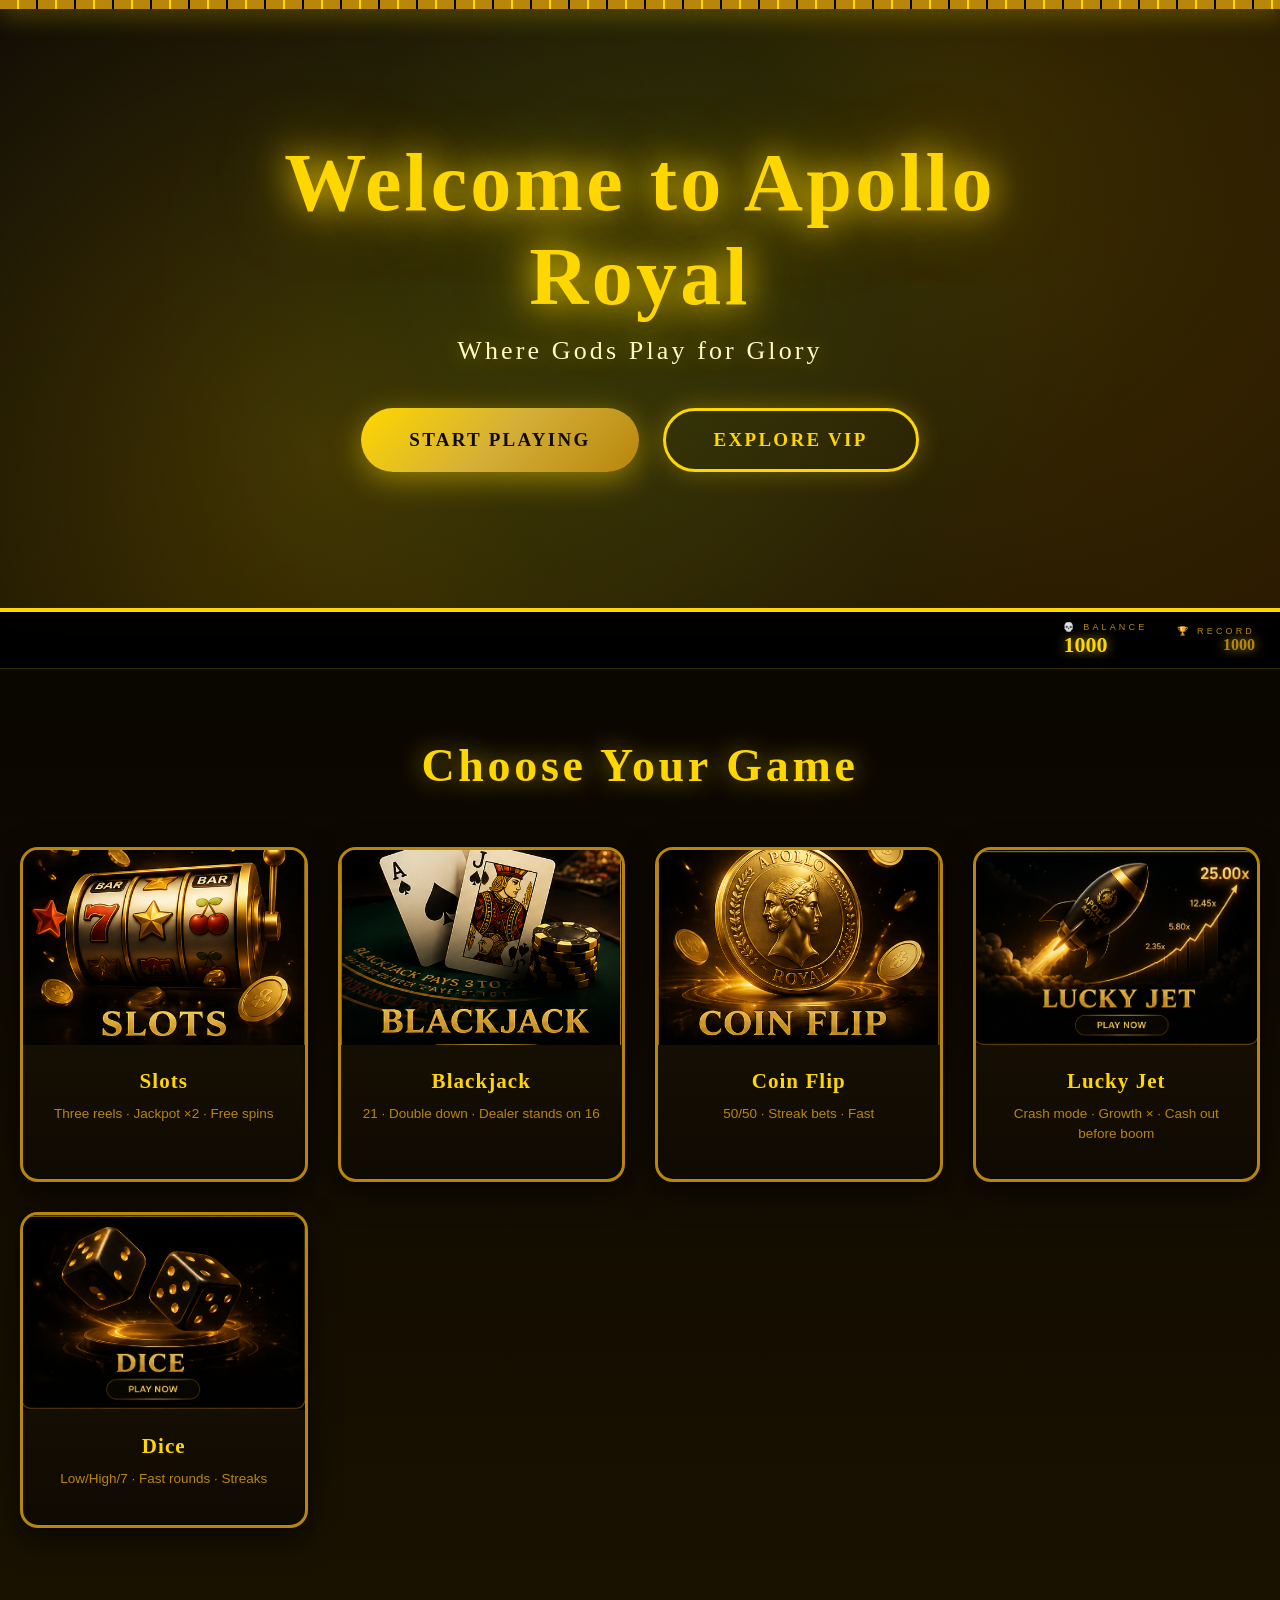
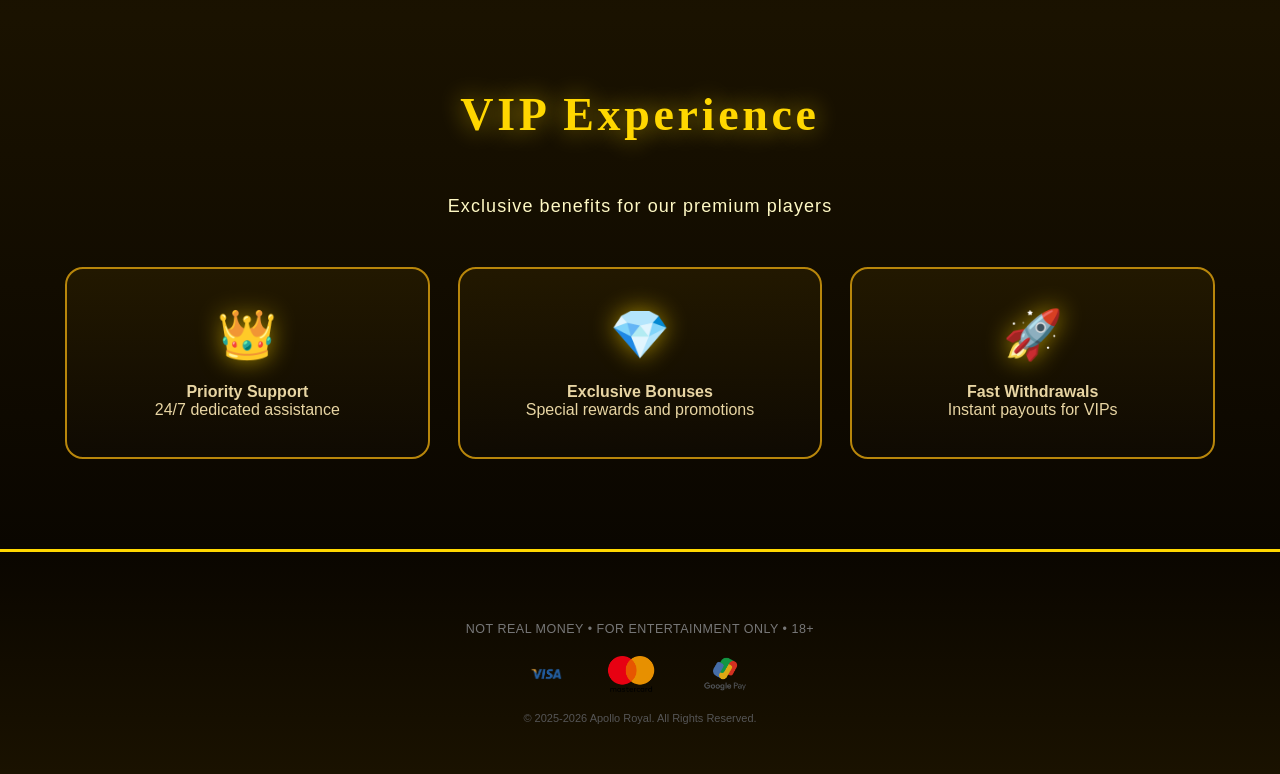
==== commit 1779beb4: "update code" ====
--- a/index.html
+++ b/index.html
@@ -134,16 +134,28 @@
     </div>
   </div>
 
-  <footer>
-    <div class="footer-warn">💀 · NOT REAL MONEY · ENTERTAINMENT ONLY 💀</div>
-    <div class="footer-sub">APOLLO ROYAL CASINO © 2026 ·</div>
-  </footer>
+<footer class="casino-footer">
+  <!-- Bottom Section -->
+  <div class="footer-bottom">
+    <p class="disclaimer">NOT REAL MONEY • FOR ENTERTAINMENT ONLY • 18+</p>
+    
+    <div class="payments">
+      <img src="images/symbols/visa.png" alt="Visa">
+      <img src="images/symbols/mastercard.png" alt="Mastercard">
+      <img src="images/symbols/gpay.png" alt="Google Pay">
+    </div>
+
+    <p class="copyright">© 2025-2026 Apollo Royal. All Rights Reserved.</p>
+  </div>
+</footer>
 </div>
 
 <div class="screen" id="slotsScreen">
-  <div class="site-header" style="padding:10px 20px 8px;">
-    <img class="logo-img" src="images/logos/apollo-royal-logo.png" alt="Apollo Royal" style="max-width:min(100px,60vw);">
-  </div>
+  <div class="site-header">
+  <div class="logo-frame">
+    <img class="logo-img" src="images/logos/apollo-royal-logo.png" alt="Apollo Royal">
+  </div>
+</div>
   <div class="bal-bar">
     <div class="bal-left">
       <div class="bal-label">💀 BALANCE</div>
@@ -155,14 +167,32 @@
       <div class="bal-value" id="slotsWin" style="font-size:16px;color:var(--green);">—</div>
     </div>
   </div>
-  <nav class="nav-menu">
-    <button class="nav-btn active" onclick="gotoScreen('menuScreen')"><span class="nav-icon">🏠</span>MENU</button>
-    <button class="nav-btn active" onclick="void(0)" style="color:var(--gold);border-bottom:3px solid var(--gold);"><span class="nav-icon">🎰</span>SLOTS</button>
-    <button class="nav-btn" onclick="gotoScreen('bjScreen')"><span class="nav-icon">🃏</span>BLACKJACK</button>
-    <button class="nav-btn" onclick="gotoScreen('cfScreen')"><span class="nav-icon">🪙</span>COIN FLIP</button>
-    <button class="nav-btn" onclick="gotoScreen('crashScreen')"><span class="nav-icon">🚀</span>LUCKY JET</button>
-    <button class="nav-btn" onclick="gotoScreen('diceScreen')"><span class="nav-icon">🎲</span>DICE</button>
-  </nav>
+ <nav class="nav-menu">
+  <button class="nav-btn" onclick="gotoScreen('menuScreen')">
+    <span class="nav-icon">🏠</span>
+    <span class="nav-label">MENU</span>
+  </button>
+  <button class="nav-btn" onclick="gotoScreen('slotsScreen')">
+    <span class="nav-icon">🎰</span>
+    <span class="nav-label">SLOTS</span>
+  </button>
+  <button class="nav-btn" onclick="gotoScreen('bjScreen')">
+    <span class="nav-icon">🃏</span>
+    <span class="nav-label">BLACKJACK</span>
+  </button>
+  <button class="nav-btn" onclick="gotoScreen('cfScreen')">
+    <span class="nav-icon">🪙</span>
+    <span class="nav-label">COIN FLIP</span>
+  </button>
+  <button class="nav-btn" onclick="gotoScreen('crashScreen')">
+    <span class="nav-icon">🚀</span>
+    <span class="nav-label">LUCKY JET</span>
+  </button>
+  <button class="nav-btn" onclick="gotoScreen('diceScreen')">
+    <span class="nav-icon">🎲</span>
+    <span class="nav-label">DICE</span>
+  </button>
+</nav>
   <div class="game-body">
     <div class="machine-frame">
     <div class="machine-inner">
@@ -227,9 +257,11 @@
 </div>
 
 <div class="screen" id="bjScreen">
-  <div class="site-header" style="padding:10px 20px 8px;">
-    <img class="logo-img" src="images/logos/apollo-royal-logo.png" alt="Apollo Royal" style="max-width:min(100px,60vw);">
-  </div>
+   <div class="site-header">
+  <div class="logo-frame">
+    <img class="logo-img" src="images/logos/apollo-royal-logo.png" alt="Apollo Royal">
+  </div>
+</div>
   <div class="bal-bar">
     <div class="bal-left">
       <div class="bal-label">💀 BALANCE</div>
@@ -277,7 +309,7 @@
       <button class="bj-btn hit" id="bjHit" onclick="bjHit()" disabled>➕ HIT</button>
       <button class="bj-btn stand" id="bjStand" onclick="bjStand()" disabled>✋ STAND</button>
       <button class="bj-btn double" id="bjDouble" onclick="bjDouble()" disabled>×2 DOUBLE</button>
-      <button class="bj-btn clear" id="bjClear" onclick="bjClear()">↺ CLEAR</button>
+      <button class="bj-btn clear" id="bjClear">↺ CLEAR</button>
     </div>
   </div>
   <footer><div class="footer-warn">💀 FOR ADULTS ONLY · NOT REAL MONEY 💀</div></footer>
@@ -285,9 +317,11 @@
 
 <!-- ═══ COIN FLIP SCREEN ═══ -->
 <div class="screen" id="cfScreen">
-  <div class="site-header" style="padding:10px 20px 8px;">
-    <img class="logo-img" src="images/logos/apollo-royal-logo.png" alt="Apollo Royal" style="max-width:min(100px,60vw);">
-  </div>
+    <div class="site-header">
+  <div class="logo-frame">
+    <img class="logo-img" src="images/logos/apollo-royal-logo.png" alt="Apollo Royal">
+  </div>
+</div>
   <div class="bal-bar">
     <div class="bal-left">
       <div class="bal-label">💀 BALANCE</div>
@@ -338,9 +372,11 @@
 </div>
 
 <div class="screen" id="crashScreen">
-  <div class="site-header" style="padding:10px 20px 8px;">
-    <img class="logo-img" src="images/logos/apollo-royal-logo.png" alt="Apollo Royal" style="max-width:min(100px,60vw);">
-  </div>
+   <div class="site-header">
+  <div class="logo-frame">
+    <img class="logo-img" src="images/logos/apollo-royal-logo.png" alt="Apollo Royal">
+  </div>
+</div>
   <div class="bal-bar">
     <div class="bal-left">
       <div class="bal-label">💀 BALANCE</div>
@@ -400,9 +436,11 @@
 </div>
 
 <div class="screen" id="diceScreen">
-  <div class="site-header" style="padding:10px 20px 8px;">
-    <img class="logo-img" src="images/logos/apollo-royal-logo.png" alt="Apollo Royal" style="max-width:min(100px,60vw);">
-  </div>
+    <div class="site-header">
+  <div class="logo-frame">
+    <img class="logo-img" src="images/logos/apollo-royal-logo.png" alt="Apollo Royal">
+  </div>
+</div>
   <div class="bal-bar">
     <div class="bal-left">
       <div class="bal-label">💀 BALANCE</div>
--- a/styles.css
+++ b/styles.css
@@ -32,13 +32,82 @@
 .screen{display:none;position:relative;z-index:60;min-height:100vh;flex-direction:column;}
 .screen.active{display:flex;}
 
-.site-header{
-  text-align:center;padding:16px 20px 12px;margin-top:9px;
-  border-bottom:2px solid var(--gold2);
-  background:linear-gradient(180deg,rgba(22,11,0,.99),rgba(0,0,0,.88));
-  box-shadow:0 4px 40px rgba(255,215,0,.12);
-}
-.logo-img{max-width:min(420px,82vw);height:auto;display:block;margin:0 auto;
+.site-header {
+  padding: 18px 10px 16px;
+  background: linear-gradient(180deg, #1a0f00, #0a0500);
+  border-bottom: 4px solid var(--gold);
+  display: flex;
+  justify-content: center;
+  position: relative;
+  overflow: hidden;
+  box-shadow: 0 6px 35px rgba(255, 215, 0, 0.2);
+}
+
+.logo-frame {
+  position: relative;
+  padding: 8px;
+  background: linear-gradient(145deg, #3a2a10, #1a1205);
+  border: 3px solid var(--gold);
+  border-radius: 12px;
+  box-shadow: 
+    0 0 30px rgba(255, 215, 0, 0.6),
+    inset 0 0 25px rgba(0, 0, 0, 0.8),
+    0 0 60px rgba(255, 180, 0, 0.4);
+}
+
+.logo-frame::before,
+.logo-frame::after {
+  content: '';
+  position: absolute;
+  border: 2px solid var(--gold);
+  pointer-events: none;
+}
+
+.logo-frame::before {
+  inset: -8px;
+  border-radius: 18px;
+  box-shadow: 0 0 35px rgba(255, 215, 0, 0.5);
+}
+
+.logo-frame::after {
+  inset: -14px;
+  border-radius: 22px;
+  opacity: 0.6;
+}
+
+/* Epic shine animation */
+.logo-frame::after {
+  background: linear-gradient(
+    120deg,
+    transparent 30%,
+    rgba(255, 255, 255, 0.4) 50%,
+    transparent 70%
+  );
+  background-size: 200% 100%;
+  animation: frameShine 6s linear infinite;
+}
+
+.logo-img {
+  max-width: min(60px, 14vw); 
+  display: block;
+  filter: drop-shadow(0 0 20px rgba(255, 215, 0, 0.9));
+  transition: all 0.4s ease;
+}
+
+.logo-img:hover {
+  transform: scale(1.06);
+  filter: drop-shadow(0 0 35px rgba(255, 215, 0, 1));
+}
+
+@keyframes frameShine {
+  0%   { background-position: 200% 0; }
+  100% { background-position: -200% 0; }
+}
+.logo-frame {
+  transform: scale(0.75); /* було 1, стане менше */
+  transform-origin: center;
+}
+.logo-img {max-width: 150px;height:auto;display:block;margin:0 auto;
   filter:drop-shadow(0 0 20px rgba(255,215,0,.6)) drop-shadow(0 0 50px rgba(255,165,0,.28));
   animation:logoGlow 2.8s ease-in-out infinite alternate;}
 @keyframes logoGlow{
@@ -75,32 +144,88 @@
   clip-path:polygon(4px 0%,calc(100% - 4px) 0%,100% 4px,100% calc(100% - 4px),calc(100% - 4px) 100%,4px 100%,0% calc(100% - 4px),0% 4px);}
 .bal-fill{height:100%;background:linear-gradient(90deg,#660000,#cc0000 40%,#ffd700 80%,#fff9c4);transition:width .5s cubic-bezier(.4,0,.2,1);box-shadow:0 0 10px rgba(255,215,0,.5);}
 .bal-right{display:flex;flex-direction:column;align-items:flex-end;}
-.nav-menu{
-  display:flex;gap:0;border-bottom:2px solid var(--gold2);
-  background:linear-gradient(180deg,rgba(15,8,0,.99),rgba(0,0,0,.95));
-  position:sticky;top:9px;z-index:49;overflow-x:auto;
-}
-.nav-menu::-webkit-scrollbar{display:none;}
-.nav-btn{
-  flex:1;min-width:90px;
-  background:none;border:none;cursor:pointer;padding:12px 8px 10px;
-  font-family:'Cinzel',serif;font-size:11px;font-weight:700;letter-spacing:.12em;
-  color:var(--gold2);text-transform:uppercase;
-  display:flex;flex-direction:column;align-items:center;gap:4px;
-  border-right:1px solid rgba(255,215,0,.1);
-  position:relative;transition:color .2s,background .2s;
-}
-.nav-btn:last-child{border-right:none;}
-.nav-btn .nav-icon{font-size:20px;transition:transform .2s;}
-.nav-btn::after{
-  content:'';position:absolute;bottom:-2px;left:0;right:0;height:3px;
-  background:var(--gold);transform:scaleX(0);transition:transform .25s;
-}
-.nav-btn.active{color:var(--gold);background:rgba(255,215,0,.06);}
-.nav-btn.active::after{transform:scaleX(1);}
-.nav-btn.active .nav-icon{transform:scale(1.18);}
-.nav-btn:not(.active):hover{color:#e8c84a;background:rgba(255,215,0,.03);}
-
+.nav-menu {
+  display: flex;
+  background: linear-gradient(180deg, #1a1200, #0a0600);
+  border-bottom: 3px solid var(--gold);
+  box-shadow: 0 4px 20px rgba(255, 215, 0, 0.15);
+  overflow-x: auto;
+  padding: 6px 0;
+  position: sticky;
+  top: 9px;
+  z-index: 100;
+  scrollbar-width: none;
+}
+
+.nav-menu::-webkit-scrollbar {
+  display: none;
+}
+
+.nav-btn {
+  flex: 1;
+  min-width: 85px;
+  background: none;
+  border: none;
+  color: #c9a66b;
+  padding: 10px 6px 8px;
+  cursor: pointer;
+  transition: all 0.3s ease;
+  position: relative;
+  display: flex;
+  flex-direction: column;
+  align-items: center;
+  gap: 4px;
+  font-size: 10.5px;
+  font-weight: 700;
+  letter-spacing: 0.5px;
+  text-transform: uppercase;
+}
+
+.nav-btn .nav-icon {
+  font-size: 26px;
+  transition: all 0.3s ease;
+  filter: drop-shadow(0 2px 4px rgba(0,0,0,0.6));
+}
+
+.nav-btn .nav-label {
+  font-family: 'Cinzel', serif;
+  margin-top: 2px;
+}
+
+/* Hover Effect */
+.nav-btn:hover {
+  color: var(--gold);
+  transform: translateY(-3px);
+}
+
+.nav-btn:hover .nav-icon {
+  transform: scale(1.15);
+}
+
+/* Active State - Premium Glow */
+.nav-btn.active {
+  color: var(--gold);
+  text-shadow: 0 0 12px rgba(255, 215, 0, 0.8);
+}
+
+.nav-btn.active::after {
+  content: '';
+  position: absolute;
+  bottom: 0;
+  left: 50%;
+  transform: translateX(-50%);
+  width: 55%;
+  height: 4px;
+  background: linear-gradient(90deg, transparent, var(--gold), var(--gold), transparent);
+  box-shadow: 0 0 12px var(--gold),
+              0 0 25px var(--gold);
+  border-radius: 2px;
+}
+
+.nav-btn.active .nav-icon {
+  transform: scale(1.25);
+  filter: drop-shadow(0 0 12px var(--gold));
+}
 #menuScreen{background:linear-gradient(180deg,#0a0600,#000);}
 .menu-body{flex:1;display:flex;flex-direction:column;align-items:center;justify-content:center;padding:40px 20px;gap:28px;}
 .menu-title{
@@ -289,6 +414,7 @@
   margin-bottom: 55px;
   letter-spacing: 0.08em;
   text-shadow: 0 0 25px rgba(255,215,0,0.6);
+  text-align: center;
 }
 
 .games-grid {
@@ -1104,5 +1230,51 @@
   .rocket-flame{left:12px;top:46px;width:38px;height:16px;}
   .crash-boom{font-size:44px;}
   .die{width:78px;height:78px;font-size:50px;}
-}
-
+
+}
+/* =============== VIP FOOTER - MATCHING YOUR SCREENSHOT =============== */
+.casino-footer {
+  background:linear-gradient(to bottom, #0a0600, #1a1200);
+  padding: 60px 20px 40px;
+  text-align: center;
+  border-top: 3px solid gold;
+}
+
+.footer-bottom p {
+  margin: 10px 0;
+}
+
+.disclaimer {
+  font-size: 12.5px;
+  color: #777;
+  letter-spacing: 0.5px;
+}
+
+.payments {
+  display: flex;
+  justify-content: center;
+  gap: 35px;
+  margin: 20px 0;
+}
+
+.payments img {
+  height: 36px;
+  opacity: 0.9;
+  transition: 0.3s;
+}
+
+.payments img:hover {
+  opacity: 1;
+  transform: scale(1.08);
+}
+
+.copyright {
+  font-size: 11px;
+  color: #555;
+}
+
+/* Mobile */
+@media (max-width: 768px) {
+  .vip-cards { gap: 20px; }
+  .vip-card { width: 100%; max-width: 240px; }
+}
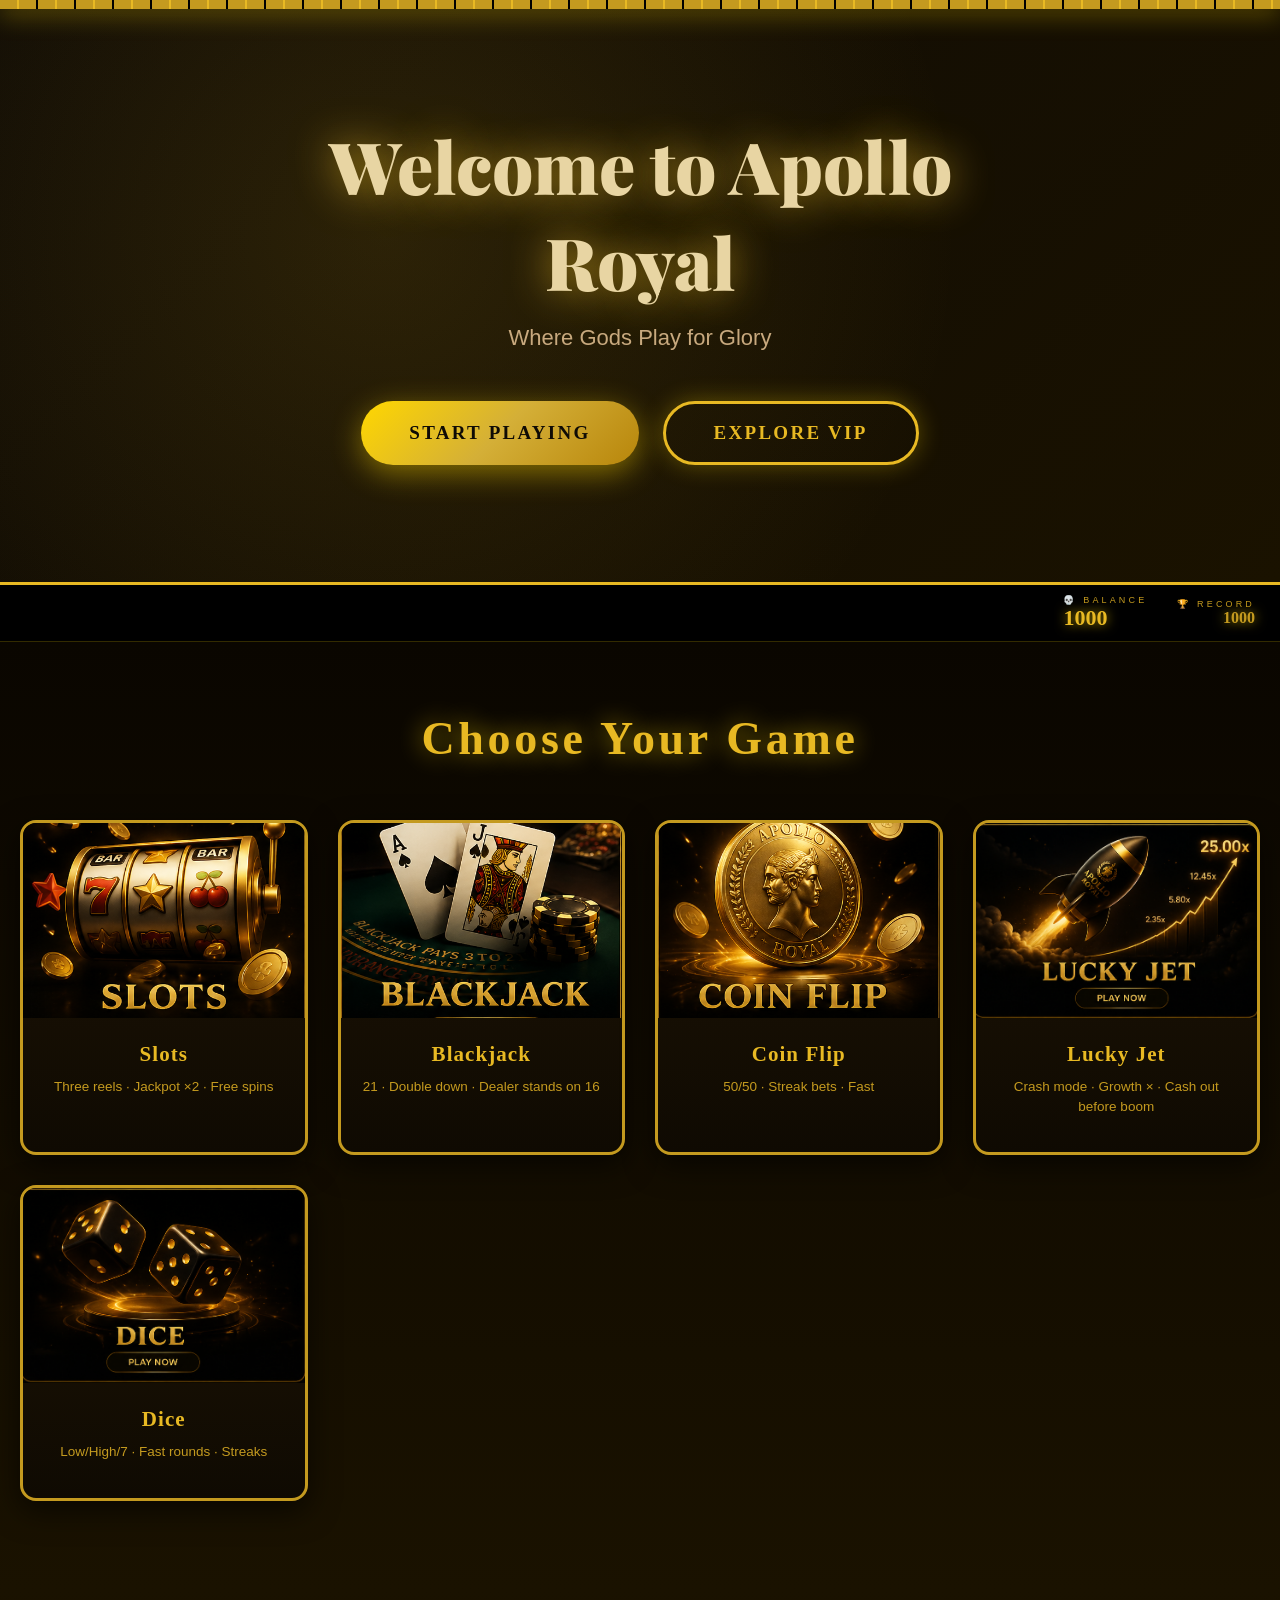
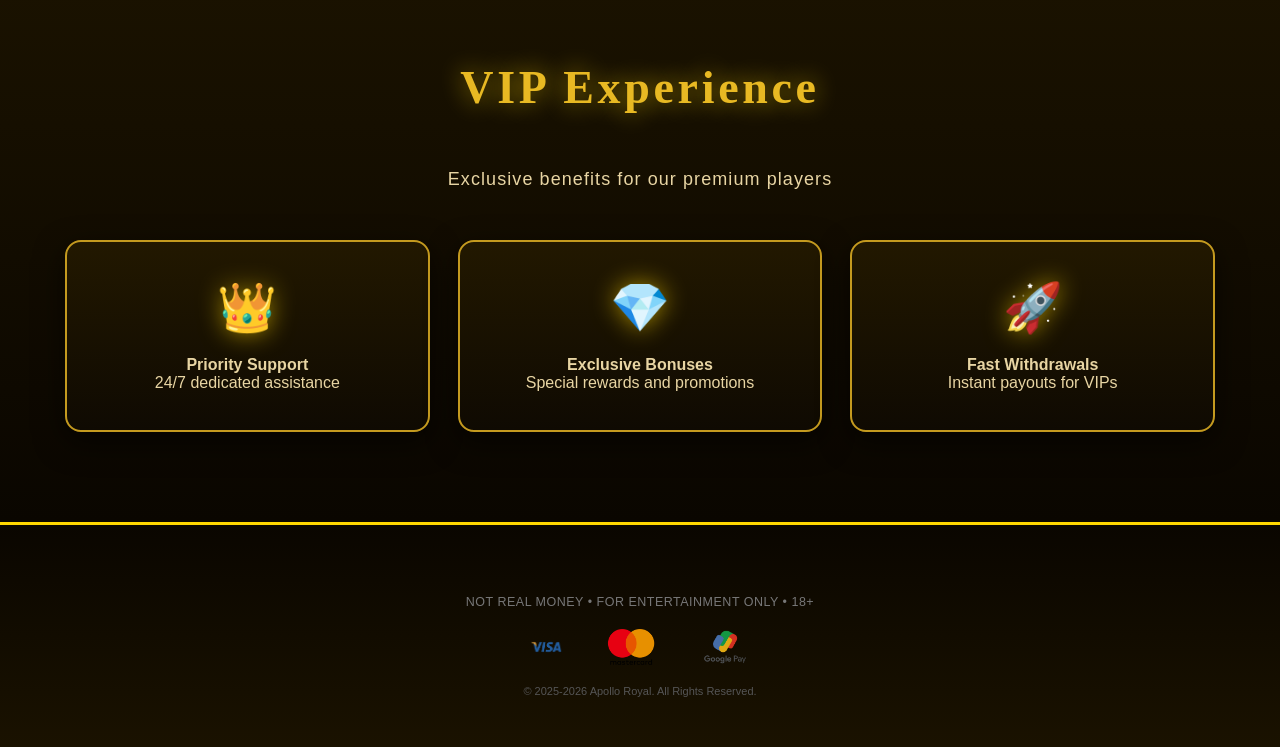
==== commit 1eb45d05: "..." ====
--- a/index.html
+++ b/index.html
@@ -253,7 +253,7 @@
     </div>
     </div>
   </div>
-  <footer><div class="footer-warn">💀 FOR ADULTS ONLY · NOT REAL MONEY 💀</div></footer>
+  <footer><div class="footer-warn">💀 FOR KIDS ONLY · NOT REAL MONEY 💀</div></footer>
 </div>
 
 <div class="screen" id="bjScreen">
@@ -309,10 +309,10 @@
       <button class="bj-btn hit" id="bjHit" onclick="bjHit()" disabled>➕ HIT</button>
       <button class="bj-btn stand" id="bjStand" onclick="bjStand()" disabled>✋ STAND</button>
       <button class="bj-btn double" id="bjDouble" onclick="bjDouble()" disabled>×2 DOUBLE</button>
-      <button class="bj-btn clear" id="bjClear">↺ CLEAR</button>
-    </div>
-  </div>
-  <footer><div class="footer-warn">💀 FOR ADULTS ONLY · NOT REAL MONEY 💀</div></footer>
+      <button class="bj-btn clear" id="bjClear" onclick="bjClear()">↺ CLEAR</button>
+    </div>
+  </div>
+  <footer><div class="footer-warn">💀 FOR KIDS ONLY · NOT REAL MONEY 💀</div></footer>
 </div>
 
 <!-- ═══ COIN FLIP SCREEN ═══ -->
@@ -368,7 +368,7 @@
     <button class="cf-toss-btn" id="cfTossBtn" onclick="cfToss()" disabled>🚀 LAUNCH 🚀</button>
     <div class="cf-streak">STREAK: <span id="cfStreak">0</span> · BEST: <span id="cfBestStreak">0</span></div>
   </div>
-  <footer><div class="footer-warn">💀 FOR ADULTS ONLY · NOT REAL MONEY 💀</div></footer>
+  <footer><div class="footer-warn">💀 FOR KIDS ONLY · NOT REAL MONEY 💀</div></footer>
 </div>
 
 <div class="screen" id="crashScreen">
@@ -432,7 +432,7 @@
     <div class="crash-history-title">ROUND HISTORY</div>
     <div class="crash-history" id="crashHistory"></div>
   </div>
-  <footer><div class="footer-warn">💀 FOR ADULTS ONLY · NOT REAL MONEY 💀</div></footer>
+  <footer><div class="footer-warn">💀 FOR KIDS ONLY · NOT REAL MONEY 💀</div></footer>
 </div>
 
 <div class="screen" id="diceScreen">
@@ -486,7 +486,7 @@
     </div>
     <div class="cf-streak">STREAK: <span id="diceStreak">0</span> · BEST: <span id="diceBestStreak">0</span></div>
   </div>
-  <footer><div class="footer-warn">💀 FOR ADULTS ONLY · NOT REAL MONEY 💀</div></footer>
+  <footer><div class="footer-warn">💀 FOR KIDS ONLY · NOT REAL MONEY 💀</div></footer>
 </div>
 
 </body>
--- a/styles.css
+++ b/styles.css
@@ -1,9 +1,28 @@
-@import url('https://fonts.googleapis.com/css2?family=Cinzel+Decorative:wght@700;900&family=Cinzel:wght@400;700;900&family=Rajdhani:wght@600;700&display=swap');
-
-:root{
-  --gold:#FFD700;--gold2:#B8860B;--gold3:#FFF9C4;
-  --red:#CC0000;--red2:#FF3333;--green:#1dbb6b;
-  --bg:#000;
+@import url('https://fonts.googleapis.com/css2?family=Playfair+Display:wght@700;900&family=Inter:wght@400;500;600;700&display=swap');
+
+body {
+  font-family: 'Inter', system-ui, sans-serif;
+  color: #e8d5a3;
+}
+
+h1, h2, h3, .hero-title, .section-title, .game-title {
+  font-family: 'Playfair Display', serif;
+  font-weight: 900;
+}
+
+:root {
+  --bg: #0a0500;
+  --dark: #120b08;
+  --gold: #e8b923;           
+  --gold2: #c49a1f;
+  --accent-red: #c8102e;
+  --neon-green: #00ff9d;
+  --radius: 18px;
+  --radius-sm: 12px;
+  --glow-gold: 0 0 25px rgba(232, 185, 35, 0.35);  
+}
+* {
+  transition: border-radius 0.3s ease, box-shadow 0.3s ease;
 }
 *{margin:0;padding:0;box-sizing:border-box;}
 html,body{background:var(--bg);color:#e8d5a3;font-family:'Rajdhani',sans-serif;min-height:100vh;overflow-x:hidden;}
@@ -75,7 +94,7 @@
   opacity: 0.6;
 }
 
-/* Epic shine animation */
+
 .logo-frame::after {
   background: linear-gradient(
     120deg,
@@ -104,7 +123,7 @@
   100% { background-position: -200% 0; }
 }
 .logo-frame {
-  transform: scale(0.75); /* було 1, стане менше */
+  transform: scale(0.75); 
   transform-origin: center;
 }
 .logo-img {max-width: 150px;height:auto;display:block;margin:0 auto;
@@ -117,7 +136,7 @@
 .bal-bar {
   display: flex;
   align-items: center;
-  justify-content: flex-end;   /* Changed to right side */
+  justify-content: flex-end; 
   padding: 10px 25px;
   background: rgba(0,0,0,.96);
   border-bottom: 1px solid rgba(255,215,0,.2);
@@ -132,7 +151,7 @@
 }
 
 .bal-track {
-  display: none;   /* Hide the bar on main menu if you want cleaner look */
+  display: none;   
 }
 
 .bal-left{display:flex;flex-direction:column;align-items:flex-start;}
@@ -301,7 +320,7 @@
 }
 .card-tag.green{background:#006633;}
 
-/* ==================== UPGRADED MAIN MENU - ROYAL STYLE ==================== */
+
 
 #menuScreen {
   background: linear-gradient(180deg, #0a0600, #000);
@@ -309,23 +328,19 @@
 
 .hero-section {
   position: relative;
-  height: 68vh;
+  height: 65vh;
   display: flex;
   align-items: center;
   justify-content: center;
-  background: linear-gradient(135deg, #0f0b05 0%, #1a1200 50%, #2a1a00 100%);
+  background: linear-gradient(135deg, #0f0b05 0%, #1a1200 100%);
   overflow: hidden;
-  border-bottom: 4px solid var(--gold);
-  box-shadow: 0 10px 40px rgba(255,215,0,0.15);
+  border-bottom: 3px solid var(--gold);
 }
 
 .hero-overlay {
   position: absolute;
   inset: 0;
-  background: 
-    radial-gradient(circle at 25% 75%, rgba(255,215,0,0.18), transparent 55%),
-    radial-gradient(circle at 75% 25%, rgba(255,215,0,0.12), transparent 55%),
-    radial-gradient(circle at 50% 50%, rgba(0,255,136,0.06), transparent 70%);
+  background: radial-gradient(circle at 30% 40%, rgba(232,185,35,0.12), transparent 60%);
   pointer-events: none;
 }
 
@@ -337,22 +352,15 @@
 }
 
 .hero-title {
-  font-family: 'Cinzel Decorative', serif;
-  font-size: clamp(48px, 10vw, 82px);
-  font-weight: 900;
-  color: var(--gold);
-  text-shadow: 0 0 35px rgba(255,215,0,0.95), 0 0 70px rgba(255,215,0,0.5);
-  margin-bottom: 12px;
-  letter-spacing: 0.04em;
+  font-size: clamp(42px, 8vw, 72px);
+  text-shadow: 0 0 40px rgba(232,185,35,0.7);
+  margin-bottom: 16px;
 }
 
 .hero-subtitle {
-  font-family: 'Cinzel', serif;
-  font-size: clamp(18px, 4.5vw, 26px);
-  color: var(--gold3);
-  margin-bottom: 42px;
-  letter-spacing: 0.12em;
-  text-shadow: 0 0 20px rgba(255,215,0,0.4);
+  font-size: clamp(17px, 3.5vw, 22px);
+  color: #c8a97e;
+  margin-bottom: 50px;
 }
 
 .hero-buttons {
@@ -401,7 +409,7 @@
   box-shadow: 0 0 40px rgba(255,215,0,0.6);
 }
 
-/* Games Grid - Made consistent with game screens */
+
 .games-section {
   padding: 70px 20px 90px;
   background: linear-gradient(to bottom, #0a0600, #1a1200);
@@ -488,36 +496,42 @@
   margin-bottom: 12px;
 }
 
-/* GAME TAGS - Show only on hover (clean look) */
+
+.game-card {
+  position: relative;
+  overflow: hidden;
+}
+
 .game-tag {
   position: absolute;
   top: 16px;
   right: 16px;
-  background: var(--red2);
-  color: #fff;
+  background: rgba(255, 255, 255, 0.08);
+  backdrop-filter: blur(12px);
+  -webkit-backdrop-filter: blur(12px);
+  color: white;
   font-size: 10px;
   font-weight: 700;
-  padding: 5px 14px;
+  padding: 5px 13px;
+  letter-spacing: 0.8px;
+  text-transform: uppercase;
   border-radius: 30px;
-  letter-spacing: 0.6px;
-  box-shadow: 0 4px 12px rgba(0,0,0,0.6);
+  box-shadow: 0 4px 15px rgba(0, 0, 0, 0.3);
+  border: 1px solid rgba(255, 255, 255, 0.15);
+  z-index: 5;
+  pointer-events: none;
   opacity: 0;
   transform: translateY(-8px);
-  transition: all 0.3s ease;
-  z-index: 5;
-  pointer-events: none;
-}
+  transition: all 0.35s ease;
+  white-space: nowrap;
+}
+
 
 .game-card:hover .game-tag {
   opacity: 1;
   transform: translateY(0);
-}
-
-/* Special colors for different tags */
-.game-tag.strategy { background: var(--green); color: #000; }
-.game-tag.hot { background: #FF2222; }
-.game-tag.new { background: #FFD700; color: #000; }
-/* VIP Section - Upgraded */
+  background: rgba(255, 255, 255, 0.18);
+}
 .vip-section {
   padding: 70px 20px 90px;
   background: linear-gradient(180deg, #1a1200, #0a0600);
@@ -1232,7 +1246,7 @@
   .die{width:78px;height:78px;font-size:50px;}
 
 }
-/* =============== VIP FOOTER - MATCHING YOUR SCREENSHOT =============== */
+
 .casino-footer {
   background:linear-gradient(to bottom, #0a0600, #1a1200);
   padding: 60px 20px 40px;
@@ -1277,4 +1291,68 @@
 @media (max-width: 768px) {
   .vip-cards { gap: 20px; }
   .vip-card { width: 100%; max-width: 240px; }
+}
+
+
+
+.machine-frame,
+.bj-body > div,
+.cf-body > div:not(.coin-arena),
+.crash-body > div:not(.crash-arena),
+.dice-body > div {
+    border-radius: 20px;          
+    box-shadow: 
+        0 0 35px rgba(255, 215, 0, 0.22),
+        inset 0 0 40px rgba(0, 0, 0, 0.75);
+}
+
+
+.reel {
+    border-radius: 14px;
+}
+
+
+.btn-spin .spin-inner,
+.cf-toss-btn,
+.crash-btn.start,
+.crash-btn.cashout,
+.dice-choice,
+.bj-btn {
+    border-radius: 50px;          
+}
+
+/* Чіпи та ставки */
+.chip {
+    border-radius: 50%;          
+}
+
+
+.machine-frame,
+.machine-inner,
+.reel,
+.pt-wrap,
+.bj-chips,
+.crash-history {
+    clip-path: polygon(
+        12px 0%, calc(100% - 12px) 0%, 
+        100% 12px, 100% calc(100% - 12px), 
+        calc(100% - 12px) 100%, 12px 100%, 
+        0% calc(100% - 12px), 0% 12px
+    );
+}
+
+.machine-frame,
+.game-card,
+.vip-feature,
+.reel,
+.pt-wrap,
+.bj-section {
+  box-shadow: 0 10px 30px rgba(0,0,0,0.6);
+  clip-path: none;                    
+  border-radius: 16px;
+}
+
+.game-card:hover {
+  transform: translateY(-8px);
+  box-shadow: 0 20px 50px rgba(232,185,35,0.25);
 }
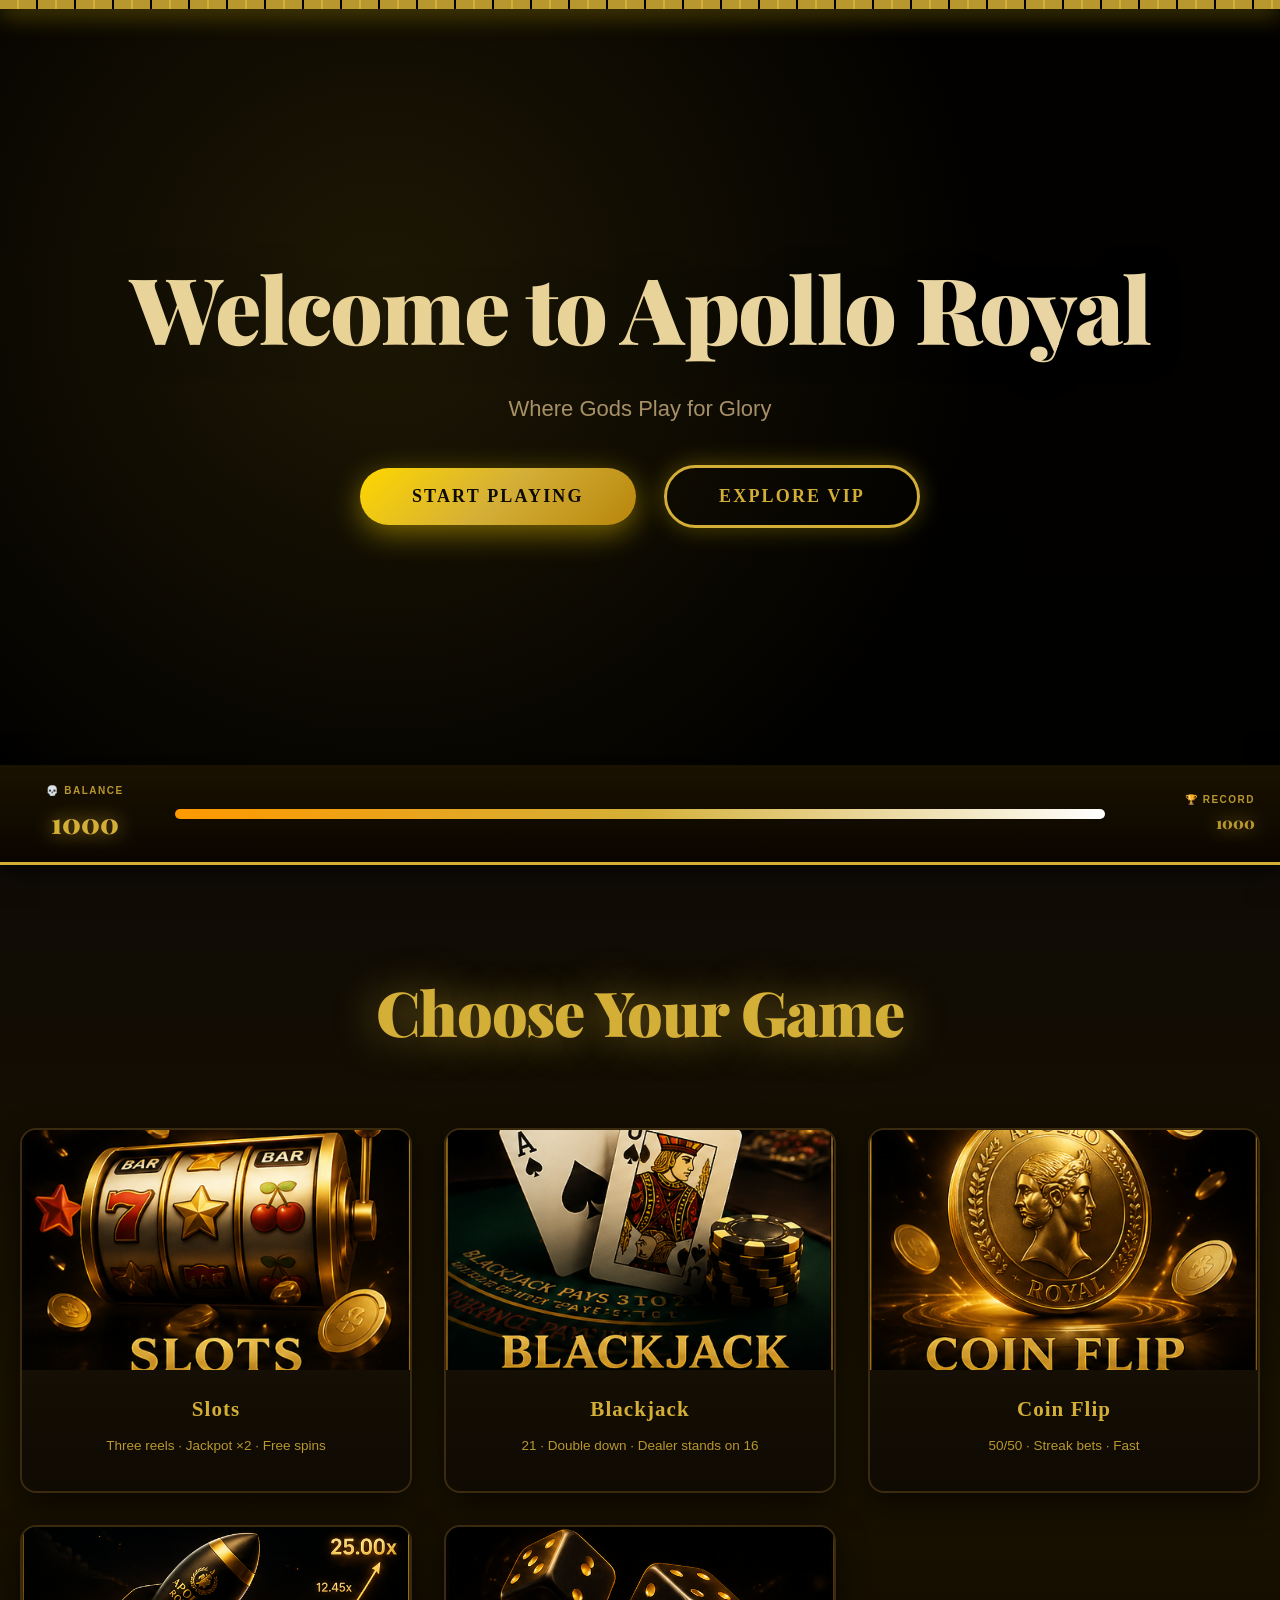
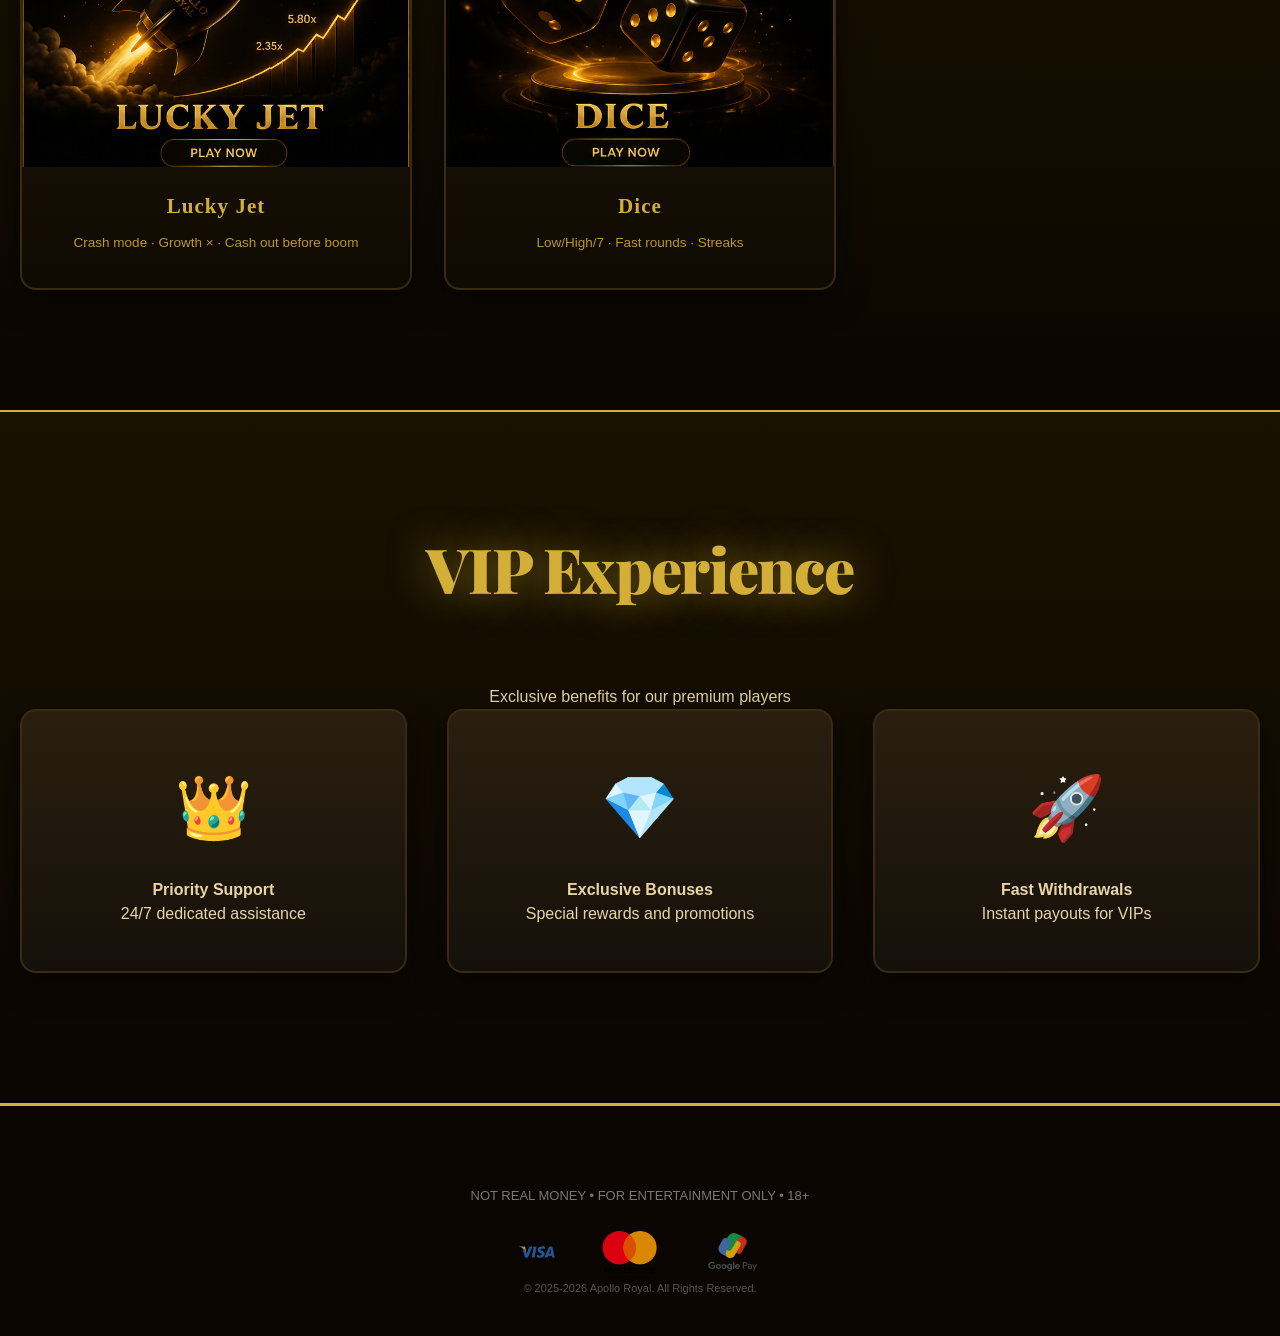
==== commit 50dfb8dc: "lll" ====
--- a/index.html
+++ b/index.html
@@ -256,237 +256,169 @@
   <footer><div class="footer-warn">💀 FOR KIDS ONLY · NOT REAL MONEY 💀</div></footer>
 </div>
 
+<!-- ====================== BLACKJACK ====================== -->
 <div class="screen" id="bjScreen">
-   <div class="site-header">
-  <div class="logo-frame">
-    <img class="logo-img" src="images/logos/apollo-royal-logo.png" alt="Apollo Royal">
-  </div>
-</div>
-  <div class="bal-bar">
-    <div class="bal-left">
-      <div class="bal-label">💀 BALANCE</div>
-      <div class="bal-value" id="bjBal">1000</div>
-    </div>
-    <div class="bal-track"><div class="bal-fill" id="bjBalFill" style="width:100%"></div></div>
-    <div class="bal-right">
-      <div class="bal-label">BET</div>
-      <div class="bal-value" id="bjBetShow" style="font-size:16px;color:var(--red2);">0</div>
-    </div>
-  </div>
-  <nav class="nav-menu">
-    <button class="nav-btn" onclick="gotoScreen('menuScreen')"><span class="nav-icon">🏠</span>MENU</button>
-    <button class="nav-btn" onclick="gotoScreen('slotsScreen')"><span class="nav-icon">🎰</span>SLOTS</button>
-    <button class="nav-btn active" onclick="void(0)" style="color:var(--gold);border-bottom:3px solid var(--gold);"><span class="nav-icon">🃏</span>BLACKJACK</button>
-    <button class="nav-btn" onclick="gotoScreen('cfScreen')"><span class="nav-icon">🪙</span>COIN FLIP</button>
-    <button class="nav-btn" onclick="gotoScreen('crashScreen')"><span class="nav-icon">🚀</span>LUCKY JET</button>
-    <button class="nav-btn" onclick="gotoScreen('diceScreen')"><span class="nav-icon">🎲</span>DICE</button>
-  </nav>
-  <div class="bj-body">
-    <div class="bj-section">
-      <div class="bj-label">🤖 DEALER</div>
-      <div class="cards-row" id="dealerCards"></div>
-      <div class="bj-score-display" id="dealerScore">—</div>
-    </div>
-    <div class="bj-msg" id="bjMsg"></div>
-    <div class="bj-section">
-      <div class="bj-label">👤 YOU</div>
-      <div class="cards-row" id="playerCards"></div>
-      <div class="bj-score-display" id="playerScore">—</div>
-    </div>
-    <div class="bj-section">
-      <div class="bj-label">PLACE YOUR BET</div>
-      <div class="bj-chips">
-        <div class="chip c10" onclick="addBet(10)">10</div>
-        <div class="chip c25" onclick="addBet(25)">25</div>
-        <div class="chip c50" onclick="addBet(50)">50</div>
-        <div class="chip c100" onclick="addBet(100)">100</div>
-        <div class="chip c500" onclick="addBet(500)">500</div>
-      </div>
-      <div class="bj-cur-bet"><span>CURRENT BET</span><span id="bjCurBet">0</span></div>
-    </div>
-    <div class="bj-actions">
-      <button class="bj-btn deal" id="bjDeal" onclick="bjDeal()">🃏 DEAL</button>
-      <button class="bj-btn hit" id="bjHit" onclick="bjHit()" disabled>➕ HIT</button>
-      <button class="bj-btn stand" id="bjStand" onclick="bjStand()" disabled>✋ STAND</button>
-      <button class="bj-btn double" id="bjDouble" onclick="bjDouble()" disabled>×2 DOUBLE</button>
-      <button class="bj-btn clear" id="bjClear" onclick="bjClear()">↺ CLEAR</button>
-    </div>
-  </div>
-  <footer><div class="footer-warn">💀 FOR KIDS ONLY · NOT REAL MONEY 💀</div></footer>
-</div>
-
-<!-- ═══ COIN FLIP SCREEN ═══ -->
+  <div class="site-header">...your header...</div>
+  
+  <div class="bal-bar"></div>
+  <nav class="nav-menu">...your nav...</nav>
+
+  <div class="game-body bj-body">
+    <div class="game-frame">
+      <div class="dealer-area">
+        <div class="area-label">🤖 DEALER</div>
+        <div class="cards-row" id="dealerCards"></div>
+        <div class="score-display" id="dealerScore">—</div>
+      </div>
+
+      <div class="player-area">
+        <div class="area-label">👤 YOU</div>
+        <div class="cards-row" id="playerCards"></div>
+        <div class="score-display" id="playerScore">—</div>
+      </div>
+
+      <div class="bet-panel">
+        <div class="current-bet">CURRENT BET <span id="bjCurBet">0</span></div>
+        <div class="chips" id="bjChips">
+          <div class="chip" data-value="10">10</div>
+          <div class="chip" data-value="25">25</div>
+          <div class="chip" data-value="50">50</div>
+          <div class="chip" data-value="100">100</div>
+          <div class="chip" data-value="500">500</div>
+        </div>
+      </div>
+
+      <div class="bj-actions">
+        <button id="bjDeal" onclick="bjDeal()">🃏 DEAL</button>
+        <button id="bjHit" onclick="bjHit()" disabled>HIT</button>
+        <button id="bjStand" onclick="bjStand()" disabled>STAND</button>
+        <button id="bjDouble" onclick="bjDouble()" disabled>DOUBLE</button>
+        <button id="bjClear" onclick="bjClear()">CLEAR</button>
+      </div>
+
+      <div class="bj-msg" id="bjMsg"></div>
+    </div>
+  </div>
+</div>
+
+<!-- ====================== COIN FLIP ====================== -->
 <div class="screen" id="cfScreen">
-    <div class="site-header">
-  <div class="logo-frame">
-    <img class="logo-img" src="images/logos/apollo-royal-logo.png" alt="Apollo Royal">
-  </div>
-</div>
-  <div class="bal-bar">
-    <div class="bal-left">
-      <div class="bal-label">💀 BALANCE</div>
-      <div class="bal-value" id="cfBal">1000</div>
-    </div>
-    <div class="bal-track"><div class="bal-fill" id="cfBalFill" style="width:100%"></div></div>
-    <div class="bal-right">
-      <div class="bal-label">STREAK</div>
-      <div class="bal-value" id="cfStreakDisp" style="font-size:16px;color:var(--green);">0</div>
-    </div>
-  </div>
-  <nav class="nav-menu">
-    <button class="nav-btn" onclick="gotoScreen('menuScreen')"><span class="nav-icon">🏠</span>MENU</button>
-    <button class="nav-btn" onclick="gotoScreen('slotsScreen')"><span class="nav-icon">🎰</span>SLOTS</button>
-    <button class="nav-btn" onclick="gotoScreen('bjScreen')"><span class="nav-icon">🃏</span>BLACKJACK</button>
-    <button class="nav-btn active" onclick="void(0)" style="color:var(--gold);border-bottom:3px solid var(--gold);"><span class="nav-icon">🪙</span>COIN FLIP</button>
-    <button class="nav-btn" onclick="gotoScreen('crashScreen')"><span class="nav-icon">🚀</span>LUCKY JET</button>
-    <button class="nav-btn" onclick="gotoScreen('diceScreen')"><span class="nav-icon">🎲</span>DICE</button>
-  </nav>
-  <div class="cf-body">
-    <div class="coin-arena" id="coinArena">
-      <div class="coin-wrap" id="coinWrap">
-        <div class="coin-face coin-heads">🚀</div>
-        <div class="coin-face coin-tails">💥</div>
-      </div>
-      <div class="coin-shadow"></div>
-    </div>
-    <div class="cf-result-text" id="cfResult"></div>
-    <div class="cf-choose">
-      <button class="cf-btn" id="cfHeadsBtn" onclick="chooseSide('heads')">
-        <div class="cf-btn-inner"><span class="cf-btn-icon">🚀</span><span class="cf-btn-lbl">РАКЕТА</span></div>
-      </button>
-      <button class="cf-btn" id="cfTailsBtn" onclick="chooseSide('tails')">
-        <div class="cf-btn-inner"><span class="cf-btn-icon">💥</span><span class="cf-btn-lbl">EXPLOSION</span></div>
-      </button>
-    </div>
-    <div class="bj-chips">
-      <div class="chip c10" onclick="cfAddBet(10)">10</div>
-      <div class="chip c25" onclick="cfAddBet(25)">25</div>
-      <div class="chip c50" onclick="cfAddBet(50)">50</div>
-      <div class="chip c100" onclick="cfAddBet(100)">100</div>
-    </div>
-    <div class="bj-cur-bet"><span>BET</span><span id="cfCurBet">0</span></div>
-    <button class="cf-toss-btn" id="cfTossBtn" onclick="cfToss()" disabled>🚀 LAUNCH 🚀</button>
-    <div class="cf-streak">STREAK: <span id="cfStreak">0</span> · BEST: <span id="cfBestStreak">0</span></div>
-  </div>
-  <footer><div class="footer-warn">💀 FOR KIDS ONLY · NOT REAL MONEY 💀</div></footer>
-</div>
-
+  <div class="site-header">...header...</div>
+  <div class="bal-bar"></div>
+  <nav class="nav-menu">...nav...</nav>
+
+  <div class="game-body cf-body">
+    <div class="game-frame">
+      <div class="coin-arena" id="coinArena">
+        <div class="coin-wrap" id="coinWrap">
+          <div class="coin-face coin-heads">🚀</div>
+          <div class="coin-face coin-tails">💥</div>
+        </div>
+      </div>
+
+      <div class="cf-result" id="cfResult"></div>
+
+      <div class="choose-side">
+        <button class="side-btn" id="cfHeadsBtn" onclick="chooseSide('heads')">🚀 ROCKET</button>
+        <button class="side-btn" id="cfTailsBtn" onclick="chooseSide('tails')">💥 EXPLOSION</button>
+      </div>
+
+      <div class="bet-panel">
+        <div class="current-bet">BET <span id="cfCurBet">0</span></div>
+        <div class="chips">
+          <div class="chip" data-value="10">10</div>
+          <div class="chip" data-value="25">25</div>
+          <div class="chip" data-value="50">50</div>
+          <div class="chip" data-value="100">100</div>
+        </div>
+      </div>
+
+      <button class="big-action-btn" id="cfTossBtn" onclick="cfToss()" disabled>🚀 LAUNCH COIN 🚀</button>
+      
+      <div class="streak-info">STREAK: <span id="cfStreak">0</span> | BEST: <span id="cfBestStreak">0</span></div>
+    </div>
+  </div>
+</div>
+
+<!-- ====================== LUCKY JET (CRASH) ====================== -->
 <div class="screen" id="crashScreen">
-   <div class="site-header">
-  <div class="logo-frame">
-    <img class="logo-img" src="images/logos/apollo-royal-logo.png" alt="Apollo Royal">
-  </div>
-</div>
-  <div class="bal-bar">
-    <div class="bal-left">
-      <div class="bal-label">💀 BALANCE</div>
-      <div class="bal-value" id="crashBal">1000</div>
-    </div>
-    <div class="bal-track"><div class="bal-fill" id="crashBalFill" style="width:100%"></div></div>
-    <div class="bal-right">
-      <div class="bal-label">MAX X</div>
-      <div class="bal-value" id="crashBestX" style="font-size:16px;color:var(--green);">1.00x</div>
-    </div>
-  </div>
-  <nav class="nav-menu">
-    <button class="nav-btn" onclick="gotoScreen('menuScreen')"><span class="nav-icon">🏠</span>MENU</button>
-    <button class="nav-btn" onclick="gotoScreen('slotsScreen')"><span class="nav-icon">🎰</span>SLOTS</button>
-    <button class="nav-btn" onclick="gotoScreen('bjScreen')"><span class="nav-icon">🃏</span>BLACKJACK</button>
-    <button class="nav-btn" onclick="gotoScreen('cfScreen')"><span class="nav-icon">🪙</span>COIN FLIP</button>
-    <button class="nav-btn active" onclick="void(0)" style="color:var(--gold);border-bottom:3px solid var(--gold);"><span class="nav-icon">🚀</span>LUCKY JET</button>
-    <button class="nav-btn" onclick="gotoScreen('diceScreen')"><span class="nav-icon">🎲</span>DICE</button>
-  </nav>
-  <div class="crash-body">
-    <div class="crash-top">
+  <div class="site-header">...header...</div>
+  <div class="bal-bar"></div>
+  <nav class="nav-menu">...nav...</nav>
+
+  <div class="game-body crash-body">
+    <div class="game-frame">
       <div class="crash-mult" id="crashMult">1.00x</div>
-      <div class="crash-msg" id="crashMsg">Place your bet and press start</div>
-    </div>
-    <div class="crash-arena">
-      <div class="crash-path"></div>
-      <div class="crash-rocket" id="crashRocket">
-        <img class="jet-rider" src="images/symbols/crash.jpg" alt="Lucky Jet">
-      </div>
-      <div class="crash-boom" id="crashBoom">💥</div>
-    </div>
-    <div class="bj-chips">
-      <div class="chip c10" onclick="crashAddBet(10)">10</div>
-      <div class="chip c25" onclick="crashAddBet(25)">25</div>
-      <div class="chip c50" onclick="crashAddBet(50)">50</div>
-      <div class="chip c100" onclick="crashAddBet(100)">100</div>
-      <div class="chip c500" onclick="crashAddBet(500)">500</div>
-    </div>
-    <div class="bj-cur-bet"><span>BET</span><span id="crashBet">0</span></div>
-    <div class="crash-auto">
-      <span class="crash-auto-lbl">AUTO-CASHOUT:</span>
-      <button class="crash-auto-btn" onclick="setCrashAuto(0)">OFF</button>
-      <button class="crash-auto-btn" onclick="setCrashAuto(1.5)">1.5x</button>
-      <button class="crash-auto-btn" onclick="setCrashAuto(2)">2x</button>
-      <button class="crash-auto-btn" onclick="setCrashAuto(3)">3x</button>
-      <span class="crash-auto-current" id="crashAutoDisp">OFF</span>
-    </div>
-    <div class="crash-actions">
-      <button class="crash-btn start" id="crashStartBtn" onclick="crashStart()">🚀 START</button>
-      <button class="crash-btn cashout" id="crashCashoutBtn" onclick="crashCashout()" disabled>💰 CASHOUT</button>
-      <button class="crash-btn clear" id="crashClearBtn" onclick="crashClearBet()">↺ CLEAR</button>
-    </div>
-    <div class="crash-history-title">ROUND HISTORY</div>
-    <div class="crash-history" id="crashHistory"></div>
-  </div>
-  <footer><div class="footer-warn">💀 FOR KIDS ONLY · NOT REAL MONEY 💀</div></footer>
-</div>
-
+      <div class="crash-msg" id="crashMsg">Place bet and launch</div>
+
+      <div class="crash-arena" id="crashArena">
+        <div class="crash-rocket" id="crashRocket">
+          <img class="jet-rider" src="images/symbols/crash.jpg" alt="Lucky Jet">
+        </div>
+        <div class="crash-boom" id="crashBoom">💥</div>
+      </div>
+
+      <div class="bet-panel">
+        <div class="current-bet">BET <span id="crashBet">0</span></div>
+        <div class="chips">
+          <div class="chip" data-value="10">10</div>
+          <div class="chip" data-value="25">25</div>
+          <div class="chip" data-value="50">50</div>
+          <div class="chip" data-value="100">100</div>
+          <div class="chip" data-value="500">500</div>
+        </div>
+      </div>
+
+      <div class="crash-actions">
+        <button id="crashStartBtn" onclick="crashStart()">🚀 START FLIGHT</button>
+        <button id="crashCashoutBtn" onclick="crashCashout()" disabled>💰 CASHOUT</button>
+        <button onclick="crashClearBet()">CLEAR</button>
+      </div>
+
+      <div class="crash-history" id="crashHistory"></div>
+    </div>
+  </div>
+</div>
+
+<!-- ====================== DICE ====================== -->
 <div class="screen" id="diceScreen">
-    <div class="site-header">
-  <div class="logo-frame">
-    <img class="logo-img" src="images/logos/apollo-royal-logo.png" alt="Apollo Royal">
-  </div>
-</div>
-  <div class="bal-bar">
-    <div class="bal-left">
-      <div class="bal-label">💀 BALANCE</div>
-      <div class="bal-value" id="diceBal">1000</div>
-    </div>
-    <div class="bal-track"><div class="bal-fill" id="diceBalFill" style="width:100%"></div></div>
-    <div class="bal-right">
-      <div class="bal-label">STREAK</div>
-      <div class="bal-value" id="diceStreakDisp" style="font-size:16px;color:var(--green);">0</div>
-    </div>
-  </div>
-  <nav class="nav-menu">
-    <button class="nav-btn" onclick="gotoScreen('menuScreen')"><span class="nav-icon">🏠</span>MENU</button>
-    <button class="nav-btn" onclick="gotoScreen('slotsScreen')"><span class="nav-icon">🎰</span>SLOTS</button>
-    <button class="nav-btn" onclick="gotoScreen('bjScreen')"><span class="nav-icon">🃏</span>BLACKJACK</button>
-    <button class="nav-btn" onclick="gotoScreen('cfScreen')"><span class="nav-icon">🪙</span>COIN FLIP</button>
-    <button class="nav-btn" onclick="gotoScreen('crashScreen')"><span class="nav-icon">🚀</span>LUCKY JET</button>
-    <button class="nav-btn active" onclick="void(0)" style="color:var(--gold);border-bottom:3px solid var(--gold);"><span class="nav-icon">🎲</span>DICE</button>
-  </nav>
-  <div class="dice-body">
-    <div class="dice-title">DICE DUEL</div>
-    <div class="dice-row">
-      <div class="die" id="die1">⚀</div>
-      <div class="die" id="die2">⚀</div>
-    </div>
-    <div class="dice-sum" id="diceSum">SUM: —</div>
-    <div class="dice-result" id="diceResult">Choose outcome and roll dice</div>
-    <div class="dice-choices">
-      <button class="dice-choice" id="diceLowBtn" onclick="diceChoose('low')">LOW 2-6 · x2</button>
-      <button class="dice-choice" id="diceSevenBtn" onclick="diceChoose('seven')">EXACT 7 · x5</button>
-      <button class="dice-choice" id="diceHighBtn" onclick="diceChoose('high')">HIGH 8-12 · x2</button>
-    </div>
-    <div class="bj-chips">
-      <div class="chip c10" onclick="diceAddBet(10)">10</div>
-      <div class="chip c25" onclick="diceAddBet(25)">25</div>
-      <div class="chip c50" onclick="diceAddBet(50)">50</div>
-      <div class="chip c100" onclick="diceAddBet(100)">100</div>
-    </div>
-    <div class="bj-cur-bet"><span>BET</span><span id="diceBet">0</span></div>
-    <div class="crash-actions">
-      <button class="crash-btn start" id="diceRollBtn" onclick="diceRoll()" disabled>🎲 ROLL</button>
-      <button class="crash-btn clear" onclick="diceClearBet()">↺ CLEAR</button>
-    </div>
-    <div class="cf-streak">STREAK: <span id="diceStreak">0</span> · BEST: <span id="diceBestStreak">0</span></div>
-  </div>
-  <footer><div class="footer-warn">💀 FOR KIDS ONLY · NOT REAL MONEY 💀</div></footer>
+  <div class="site-header">...header...</div>
+  <div class="bal-bar"></div>
+  <nav class="nav-menu">...nav...</nav>
+
+  <div class="game-body dice-body">
+    <div class="game-frame">
+      <div class="dice-title">DICE DUEL</div>
+      
+      <div class="dice-container">
+        <div class="dice-row">
+          <div class="die" id="die1">⚀</div>
+          <div class="die" id="die2">⚀</div>
+        </div>
+        <div class="dice-sum" id="diceSum">SUM: —</div>
+      </div>
+
+      <div class="dice-choices">
+        <button class="dice-choice" id="diceLowBtn" onclick="diceChoose('low')">LOW (2-6) ×2</button>
+        <button class="dice-choice" id="diceSevenBtn" onclick="diceChoose('seven')">EXACT 7 ×5</button>
+        <button class="dice-choice" id="diceHighBtn" onclick="diceChoose('high')">HIGH (8-12) ×2</button>
+      </div>
+
+      <div class="bet-panel">
+        <div class="current-bet">BET <span id="diceBet">0</span></div>
+        <div class="chips">
+          <div class="chip" data-value="10">10</div>
+          <div class="chip" data-value="25">25</div>
+          <div class="chip" data-value="50">50</div>
+          <div class="chip" data-value="100">100</div>
+        </div>
+      </div>
+
+      <button class="big-action-btn" id="diceRollBtn" onclick="diceRoll()" disabled>🎲 ROLL DICE</button>
+
+      <div class="streak-info">STREAK: <span id="diceStreak">0</span> | BEST: <span id="diceBestStreak">0</span></div>
+    </div>
+  </div>
 </div>
 
 </body>
--- a/styles.css
+++ b/styles.css
@@ -2,24 +2,27 @@
 
 body {
   font-family: 'Inter', system-ui, sans-serif;
-  color: #e8d5a3;
-}
-
-h1, h2, h3, .hero-title, .section-title, .game-title {
+  color: var(--text);
+  line-height: 1.5;
+}
+
+h1, h2, h3, .hero-title, .section-title {
   font-family: 'Playfair Display', serif;
   font-weight: 900;
+  letter-spacing: -0.02em;
 }
 
 :root {
-  --bg: #0a0500;
-  --dark: #120b08;
-  --gold: #e8b923;           
-  --gold2: #c49a1f;
-  --accent-red: #c8102e;
-  --neon-green: #00ff9d;
-  --radius: 18px;
-  --radius-sm: 12px;
-  --glow-gold: 0 0 25px rgba(232, 185, 35, 0.35);  
+  --bg: #0a0a0a;
+  --dark: #111111;
+  --card: #1a1a1a;
+  --gold: #d4af37;
+  --gold2: #b8972e;
+  --text: #e0d4b8;
+  --text-muted: #a38d6b;
+  --accent: #ff2d55;
+  --green: #22c55e;
+  --radius: 12px;
 }
 * {
   transition: border-radius 0.3s ease, box-shadow 0.3s ease;
@@ -136,32 +139,65 @@
 .bal-bar {
   display: flex;
   align-items: center;
-  justify-content: flex-end; 
-  padding: 10px 25px;
-  background: rgba(0,0,0,.96);
-  border-bottom: 1px solid rgba(255,215,0,.2);
+  justify-content: space-between;
+  padding: 18px 25px;
+  background: linear-gradient(180deg, #1a1200, #0a0500);
+  border-bottom: 3px solid var(--gold);
   position: sticky;
   top: 9px;
-  z-index: 50;
-  gap: 30px;
+  z-index: 100;
+  box-shadow: 0 4px 25px rgba(0, 0, 0, 0.8);
 }
 
 .bal-left, .bal-right {
-  text-align: right;
+  display: flex;
+  flex-direction: column;
+  align-items: center;
+  min-width: 120px;
+}
+
+.bal-label {
+  font-size: 10px;
+  letter-spacing: 1.5px;
+  color: var(--gold2);
+  font-weight: 600;
+  margin-bottom: 4px;
+}
+
+.bal-value {
+  font-family: 'Playfair Display', serif;
+  font-size: 28px;
+  font-weight: 900;
+  color: var(--gold);
+  text-shadow: 0 0 20px rgba(212, 175, 55, 0.8);
+  transition: all 0.4s ease;
+}
+
+.bal-value.flash {
+  animation: balFlash 0.6s ease;
+}
+
+@keyframes balFlash {
+  0%   { transform: scale(1.15); color: #fff; }
+  100% { transform: scale(1); }
 }
 
 .bal-track {
-  display: none;   
-}
-
-.bal-left{display:flex;flex-direction:column;align-items:flex-start;}
-.bal-label{font-size:9px;letter-spacing:.35em;color:var(--gold2);}
-.bal-value{font-family:'Cinzel',serif;font-size:22px;font-weight:900;color:var(--gold);text-shadow:0 0 12px rgba(255,215,0,.7);}
-.bal-value.flash{animation:sflash .4s ease;}
-@keyframes sflash{0%{transform:scale(1);}45%{transform:scale(1.4);color:#fff;text-shadow:0 0 40px #fff;}100%{transform:scale(1);}}
-.bal-track{flex:1;height:8px;background:#111;margin:0 16px;
-  clip-path:polygon(4px 0%,calc(100% - 4px) 0%,100% 4px,100% calc(100% - 4px),calc(100% - 4px) 100%,4px 100%,0% calc(100% - 4px),0% 4px);}
-.bal-fill{height:100%;background:linear-gradient(90deg,#660000,#cc0000 40%,#ffd700 80%,#fff9c4);transition:width .5s cubic-bezier(.4,0,.2,1);box-shadow:0 0 10px rgba(255,215,0,.5);}
+  flex: 1;
+  height: 10px;
+  background: #111;
+  margin: 0 30px;
+  border-radius: 10px;
+  overflow: hidden;
+  box-shadow: inset 0 2px 6px rgba(0,0,0,0.8);
+}
+
+.bal-fill {
+  height: 100%;
+  background: linear-gradient(90deg, #ff9900, var(--gold), #fff);
+  transition: width 0.6s cubic-bezier(0.34, 1.56, 0.64, 1);
+  box-shadow: 0 0 15px rgba(212, 175, 55, 0.9);
+}
 .bal-right{display:flex;flex-direction:column;align-items:flex-end;}
 .nav-menu {
   display: flex;
@@ -328,13 +364,13 @@
 
 .hero-section {
   position: relative;
-  height: 65vh;
+  min-height: 85vh;
   display: flex;
   align-items: center;
   justify-content: center;
-  background: linear-gradient(135deg, #0f0b05 0%, #1a1200 100%);
-  overflow: hidden;
-  border-bottom: 3px solid var(--gold);
+  background: linear-gradient(rgba(0,0,0,0.75), rgba(0,0,0,0.85)), url('https://images.unsplash.com/photo-1603145730889-2c0d1c9f7c0e') center/cover no-repeat;
+  text-align: center;
+  padding: 0 20px;
 }
 
 .hero-overlay {
@@ -344,11 +380,10 @@
   pointer-events: none;
 }
 
-.hero-content {
-  text-align: center;
-  z-index: 2;
-  max-width: 860px;
-  padding: 0 20px;
+.hero-content h1 {
+  font-size: clamp(48px, 9vw, 92px);
+  margin-bottom: 16px;
+  text-shadow: 0 4px 30px rgba(0,0,0,0.8);
 }
 
 .hero-title {
@@ -358,16 +393,18 @@
 }
 
 .hero-subtitle {
-  font-size: clamp(17px, 3.5vw, 22px);
-  color: #c8a97e;
-  margin-bottom: 50px;
-}
-
-.hero-buttons {
-  display: flex;
-  gap: 24px;
-  justify-content: center;
-  flex-wrap: wrap;
+  font-size: 22px;
+  max-width: 620px;
+  margin: 0 auto 40px;
+  color: var(--text-muted);
+}
+
+.hero-buttons button {
+  padding: 18px 52px;
+  font-size: 18px;
+  font-weight: 600;
+  border-radius: 50px;
+  margin: 0 12px;
 }
 
 .hero-btn {
@@ -411,46 +448,48 @@
 
 
 .games-section {
-  padding: 70px 20px 90px;
-  background: linear-gradient(to bottom, #0a0600, #1a1200);
+  padding: 100px 20px 120px;
+  background: linear-gradient(to bottom, #0f0b05, #1a1200, #0a0500);
+  position: relative;
 }
 
 .section-title {
-  font-family: 'Cinzel Decorative', serif;
-  font-size: clamp(32px, 7vw, 46px);
+  font-family: 'Playfair Display', serif;
+  font-size: clamp(42px, 7vw, 62px);
+  text-align: center;
+  margin-bottom: 70px;
   color: var(--gold);
-  margin-bottom: 55px;
-  letter-spacing: 0.08em;
-  text-shadow: 0 0 25px rgba(255,215,0,0.6);
-  text-align: center;
+  text-shadow: 0 0 40px rgba(212, 175, 55, 0.6);
+  letter-spacing: -0.02em;
 }
 
 .games-grid {
   display: grid;
-  grid-template-columns: repeat(auto-fit, minmax(270px, 1fr));
-  gap: 30px;
-  max-width: 1250px;
+  grid-template-columns: repeat(auto-fit, minmax(300px, 1fr));
+  gap: 32px;
+  max-width: 1400px;
   margin: 0 auto;
 }
 
 .game-card {
-  background: linear-gradient(180deg, #1f1505, #0f0a02);
-  border: 3px solid var(--gold2);
+  position: relative;
+  background: linear-gradient(180deg, #1f1708, #0f0a02);
+  border: 2px solid #3a2a10;
   border-radius: 18px;
   overflow: hidden;
-  cursor: pointer;
   transition: all 0.4s cubic-bezier(0.23, 1, 0.32, 1);
-  box-shadow: 0 10px 30px rgba(0,0,0,0.6);
+  height: 100%;
+  box-shadow: 0 15px 35px rgba(0, 0, 0, 0.7);
 }
 
 .game-card:hover {
+  transform: translateY(-18px) scale(1.03);
   border-color: var(--gold);
-  transform: translateY(-14px) scale(1.04);
-  box-shadow: 0 25px 60px rgba(255,215,0,0.35);
+  box-shadow: 0 30px 70px rgba(212, 175, 55, 0.25);
 }
 
 .game-image {
-  height: 195px;
+  height: 240px;
   position: relative;
   overflow: hidden;
 }
@@ -459,13 +498,70 @@
   width: 100%;
   height: 100%;
   object-fit: cover;
-  transition: transform 0.5s ease;
+  transition: transform 0.6s ease;
 }
 
 .game-card:hover .game-img {
-  transform: scale(1.15);
-}
-
+  transform: scale(1.12);
+}
+
+.game-overlay {
+  position: absolute;
+  inset: 0;
+  background: linear-gradient(transparent, rgba(10,6,0,0.92));
+  opacity: 0.7;
+  transition: 0.4s;
+}
+
+.game-card:hover .game-overlay {
+  opacity: 0.85;
+}
+
+.game-content {
+  padding: 28px 24px 32px;
+  text-align: center;
+}
+
+.game-title {
+  font-family: 'Playfair Display', serif;
+  font-size: 26px;
+  margin-bottom: 12px;
+  color: #f0d9a0;
+}
+
+.game-desc {
+  color: #c8a97e;
+  font-size: 15px;
+  line-height: 1.5;
+  margin-bottom: 20px;
+}
+
+/* Massive Game Tags - Only on Hover */
+.game-tag {
+  position: absolute;
+  top: 20px;
+  right: 20px;
+  background: rgba(0, 0, 0, 0.65);
+  backdrop-filter: blur(12px);
+  color: #fff;
+  font-size: 11.5px;
+  font-weight: 800;
+  padding: 7px 18px;
+  border-radius: 50px;
+  letter-spacing: 1px;
+  text-transform: uppercase;
+  border: 1px solid rgba(212, 175, 55, 0.4);
+  opacity: 0;
+  transform: translateY(-10px);
+  transition: all 0.4s ease;
+  z-index: 10;
+  box-shadow: 0 4px 15px rgba(0,0,0,0.6);
+}
+
+.game-card:hover .game-tag {
+  opacity: 1;
+  transform: translateY(0);
+}
 .game-overlay {
   position: absolute;
   inset: 0;
@@ -533,48 +629,43 @@
   background: rgba(255, 255, 255, 0.18);
 }
 .vip-section {
-  padding: 70px 20px 90px;
-  background: linear-gradient(180deg, #1a1200, #0a0600);
+  padding: 110px 20px 130px;
+  background: linear-gradient(180deg, #1a1200, #0a0500);
   text-align: center;
-}
-
-.vip-desc {
-  font-size: 18px;
-  color: var(--gold3);
-  max-width: 680px;
-  margin: 0 auto 50px;
-  letter-spacing: 0.06em;
+  border-top: 2px solid var(--gold);
 }
 
 .vip-features {
   display: grid;
-  grid-template-columns: repeat(auto-fit, minmax(260px, 1fr));
-  gap: 28px;
-  max-width: 1150px;
+  grid-template-columns: repeat(auto-fit, minmax(320px, 1fr));
+  gap: 40px;
+  max-width: 1300px;
   margin: 0 auto;
 }
 
 .vip-feature {
-  background: linear-gradient(180deg, #221800, #0f0a02);
-  border: 2px solid var(--gold2);
-  padding: 38px 24px;
+  background: linear-gradient(180deg, #2a1f0f, #15100a);
+  border: 2px solid #3a2a10;
+  padding: 50px 30px 45px;
   border-radius: 18px;
-  transition: all 0.35s ease;
+  transition: all 0.4s ease;
 }
 
 .vip-feature:hover {
   border-color: var(--gold);
-  transform: translateY(-10px);
-  box-shadow: 0 20px 50px rgba(255,215,0,0.25);
+  transform: translateY(-15px);
+  box-shadow: 0 25px 60px rgba(212, 175, 55, 0.2);
 }
 
 .vip-icon {
-  font-size: 48px;
-  margin-bottom: 20px;
-  filter: drop-shadow(0 0 12px rgba(255,215,0,0.6));
-}
-
-.game-body{flex:1;max-width:900px;width:100%;margin:0 auto;padding:20px 13px 30px;}
+  font-size: 62px;
+  margin-bottom: 24px;
+}
+
+.game-body {
+  padding: 20px 15px 40px;
+  background: #0a0500;
+}
 
 .machine-frame{
   background:linear-gradient(180deg,#1a1000,#090600 50%,#1a1000);
@@ -695,12 +786,12 @@
 
 .cards-row{display:flex;gap:8px;flex-wrap:wrap;justify-content:center;min-height:110px;align-items:center;}
 .card{
-  width:72px;height:104px;
+  width:82px;height:118px;
   background:linear-gradient(145deg,#1a1a1a,#111);
   border:2px solid var(--gold2);
   border-radius:6px;
   display:flex;flex-direction:column;align-items:center;justify-content:center;
-  font-size:28px;font-family:'Cinzel',serif;font-weight:900;
+  font-size:32px;font-family:'Cinzel',serif;font-weight:900;
   box-shadow:0 4px 16px rgba(0,0,0,.8),0 0 8px rgba(255,215,0,.15);
   position:relative;transition:transform .3s,box-shadow .3s;
   animation:cardDeal .3s cubic-bezier(.17,.67,.35,1.3) both;
@@ -884,7 +975,7 @@
 }
 .crash-arena{
   width:min(720px,96%);
-  height:260px;
+  height:320px;
   position:relative;
   border:2px solid var(--gold2);
   clip-path:polygon(12px 0%,calc(100% - 12px) 0%,100% 12px,100% calc(100% - 12px),calc(100% - 12px) 100%,12px 100%,0% calc(100% - 12px),0% 12px);
@@ -1246,40 +1337,67 @@
   .die{width:78px;height:78px;font-size:50px;}
 
 }
+.machine-frame,
+.bj-body,
+.cf-body,
+.crash-body,
+.dice-body {
+  background: linear-gradient(180deg, #1f1708, #0f0a02);
+  border: 3px solid var(--gold2);
+  border-radius: 20px;
+  padding: 25px 20px;
+  box-shadow: 0 20px 60px rgba(0, 0, 0, 0.85);
+  margin: 0 auto;
+  max-width: 960px;
+}
+
+/* Make game areas feel bigger */
+.reels-row {
+  margin-bottom: 30px;
+}
+
+.reel {
+  width: 190px;
+  height: 190px;
+  box-shadow: 0 0 30px rgba(0,0,0,0.9);
+}
+
+/* Bigger buttons */
+.btn-spin .spin-inner,
+.cf-toss-btn,
+.crash-btn.start,
+.crash-btn.cashout,
+.dice-choice,
+.bj-btn {
+  padding: 16px 40px;
+  font-size: 18px;
+  font-weight: 700;
+  letter-spacing: 1px;
+}
 
 .casino-footer {
-  background:linear-gradient(to bottom, #0a0600, #1a1200);
-  padding: 60px 20px 40px;
+  background: #0a0500;
+  padding: 80px 20px 40px;
+  border-top: 3px solid var(--gold);
   text-align: center;
-  border-top: 3px solid gold;
-}
-
-.footer-bottom p {
-  margin: 10px 0;
 }
 
 .disclaimer {
-  font-size: 12.5px;
+  font-size: 13px;
   color: #777;
-  letter-spacing: 0.5px;
-}
-
-.payments {
-  display: flex;
-  justify-content: center;
-  gap: 35px;
-  margin: 20px 0;
+  margin-bottom: 25px;
 }
 
 .payments img {
-  height: 36px;
-  opacity: 0.9;
+  height: 42px;
+  margin: 0 15px;
+  opacity: 0.85;
   transition: 0.3s;
 }
 
 .payments img:hover {
   opacity: 1;
-  transform: scale(1.08);
+  transform: scale(1.1);
 }
 
 .copyright {
